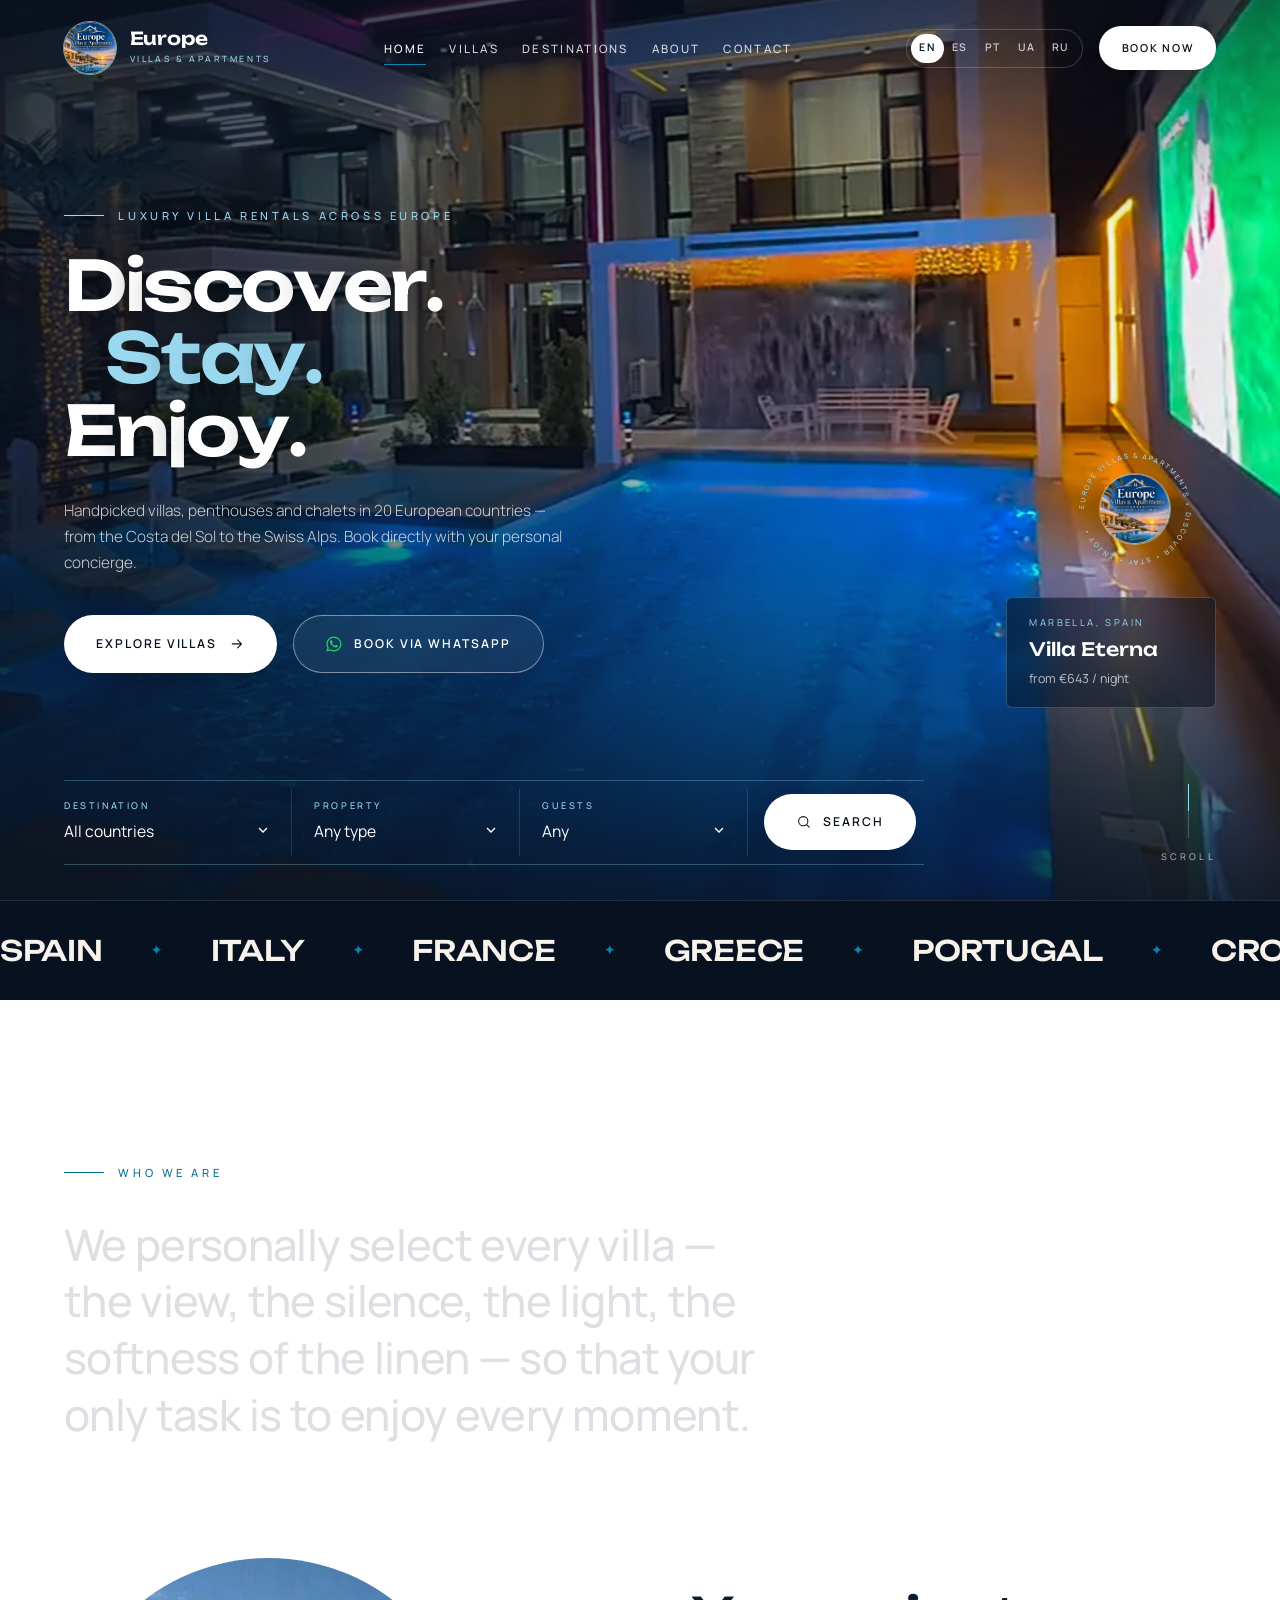
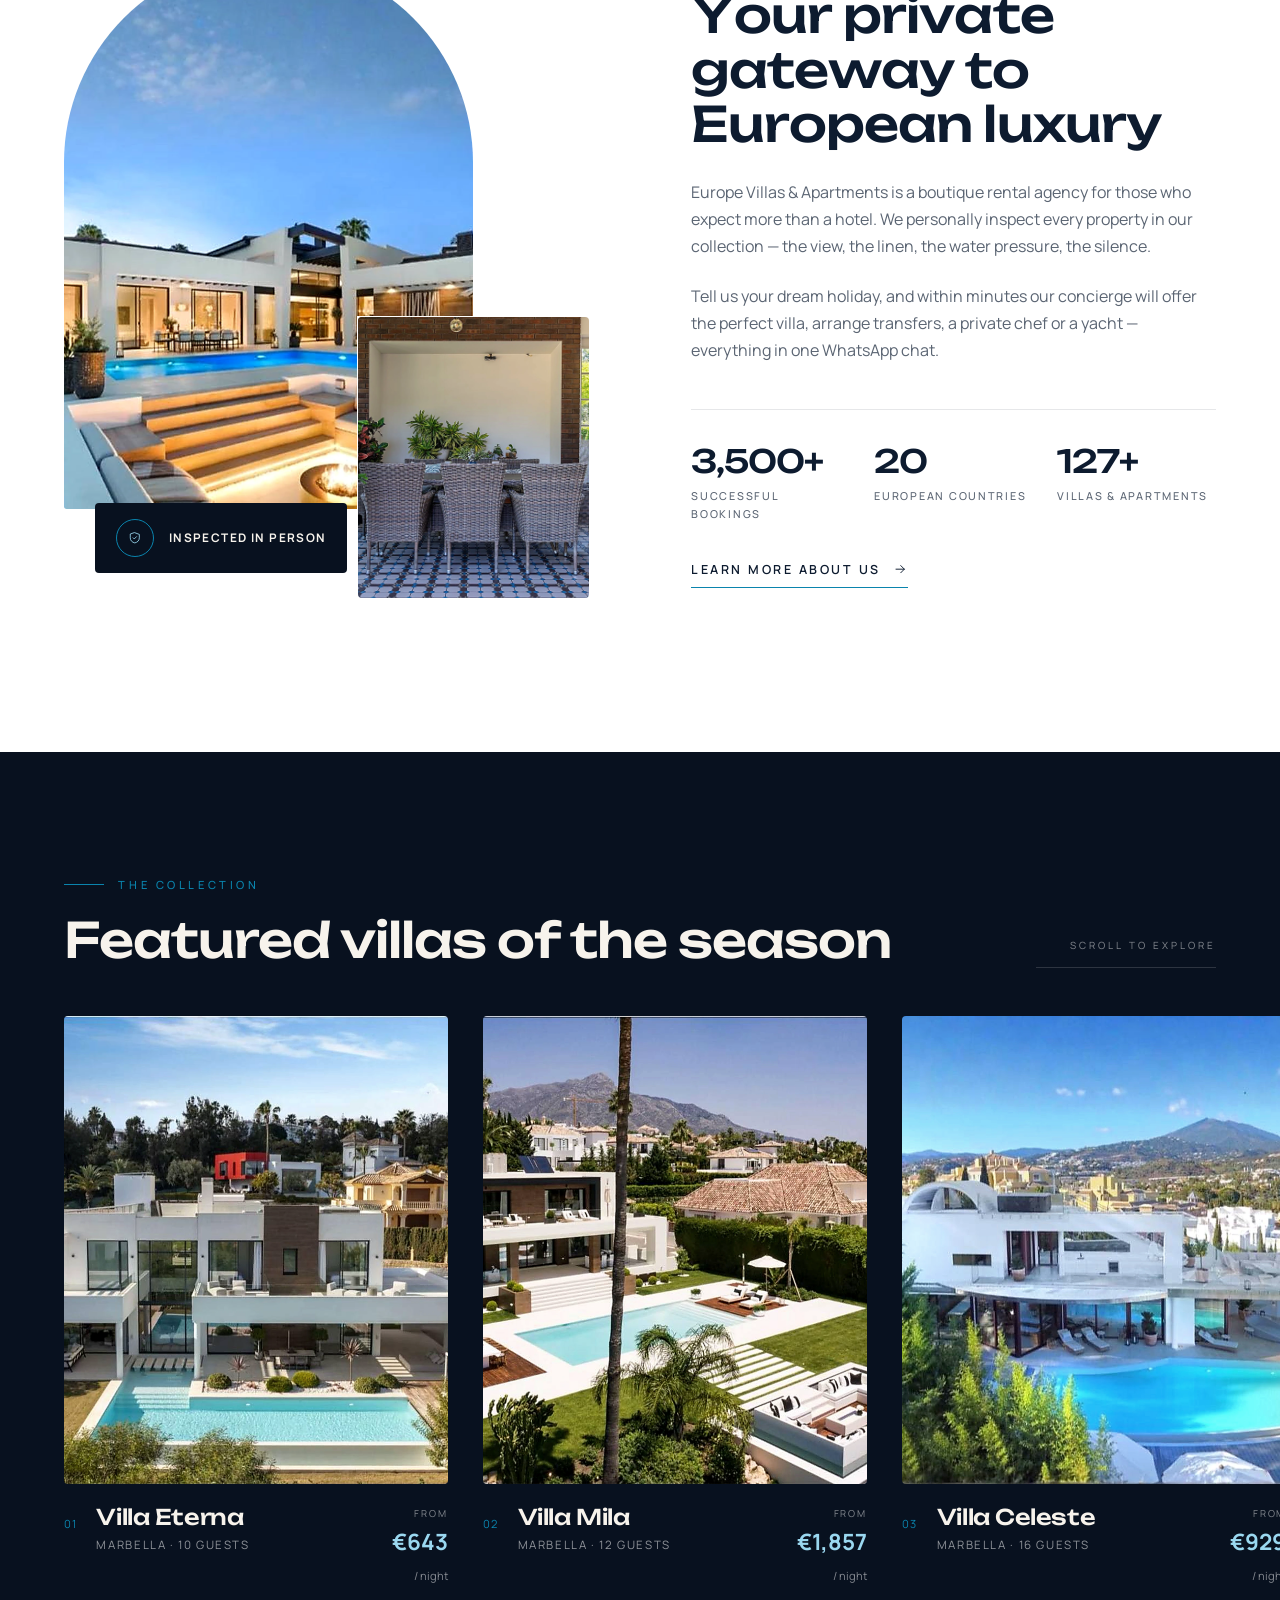
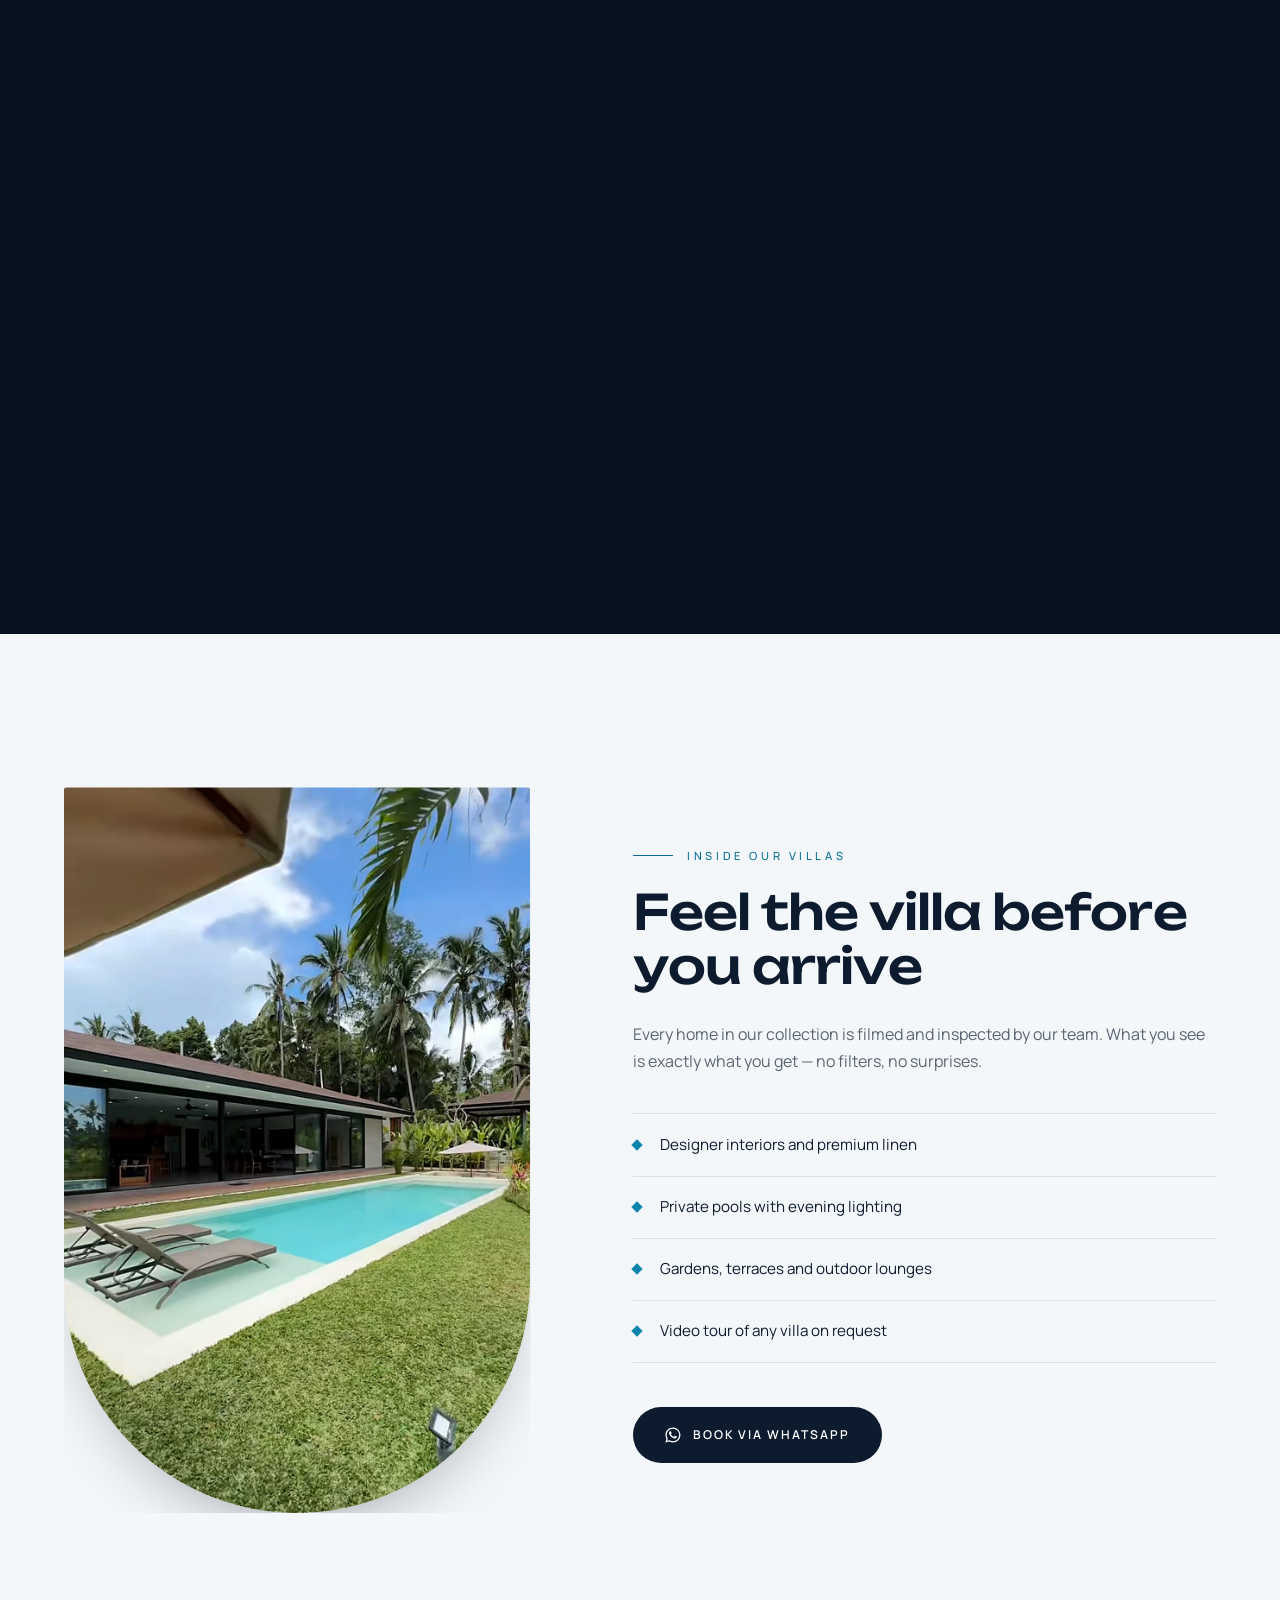
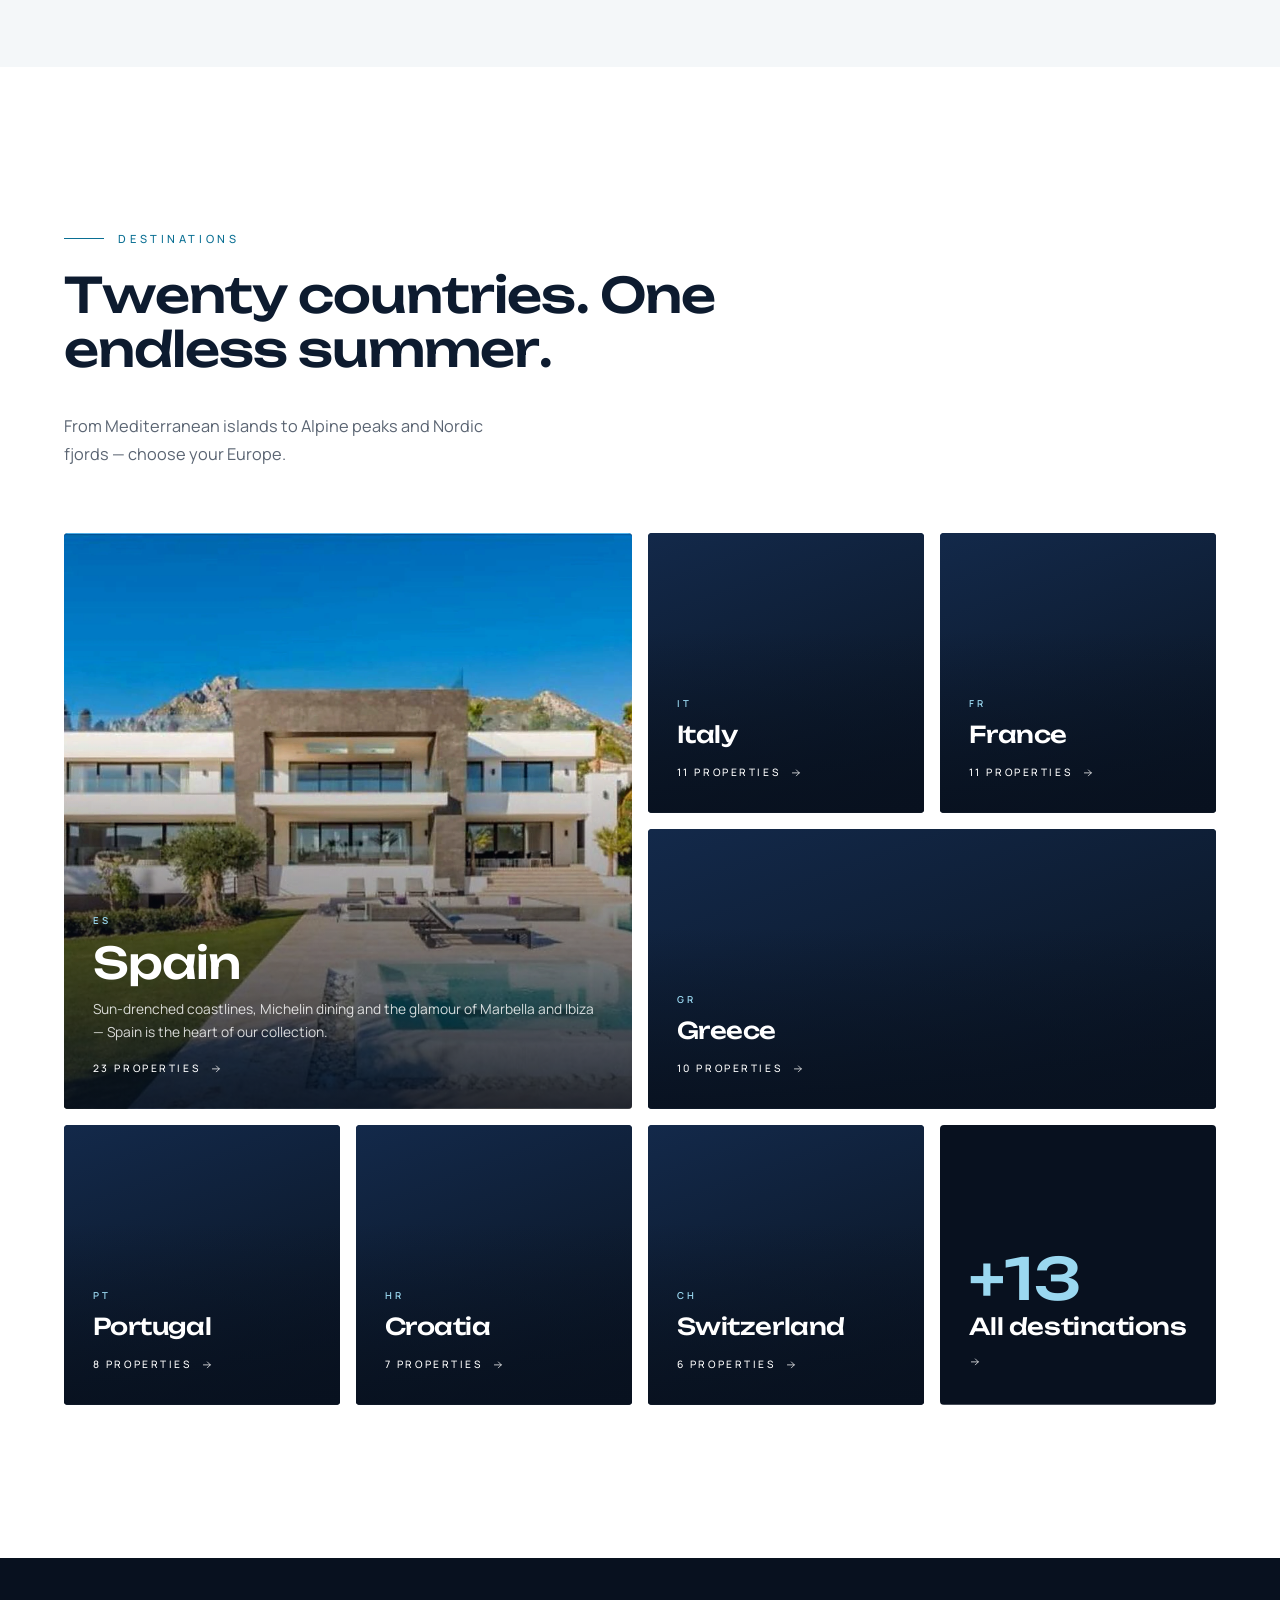
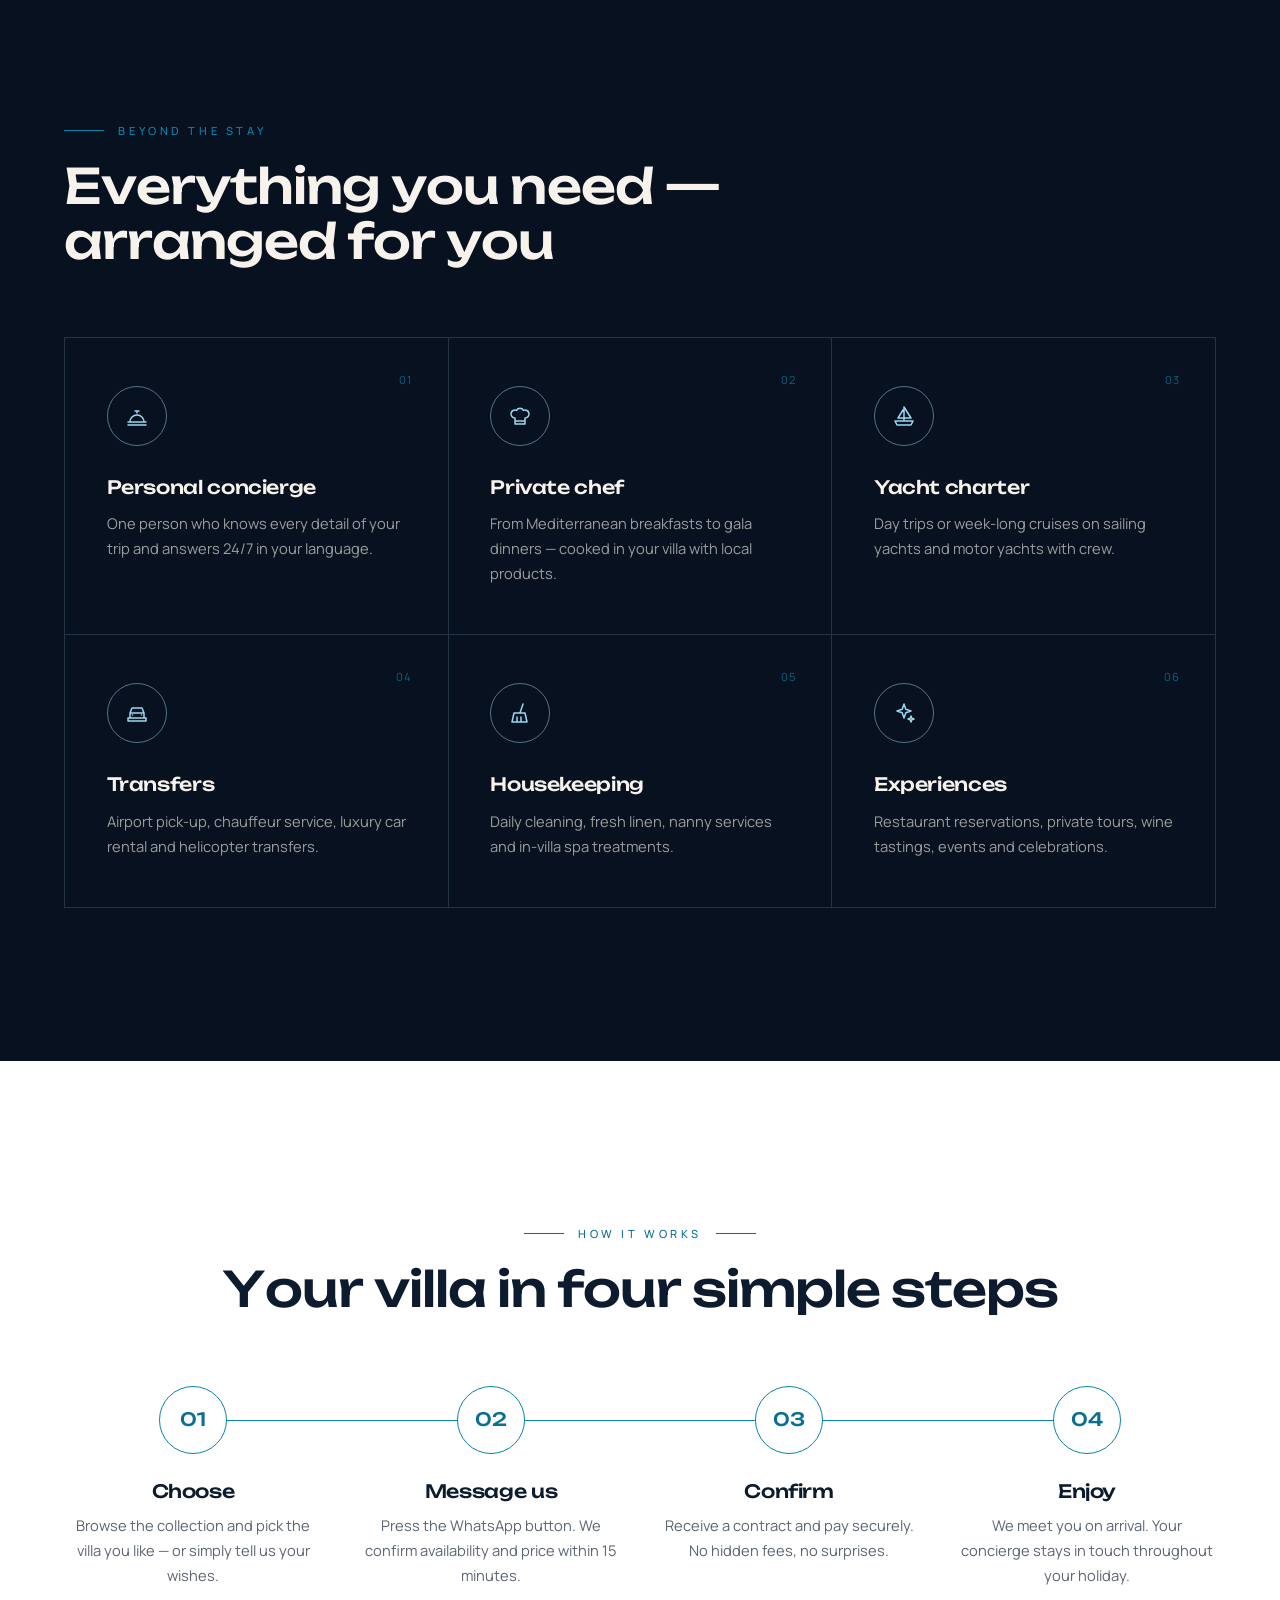
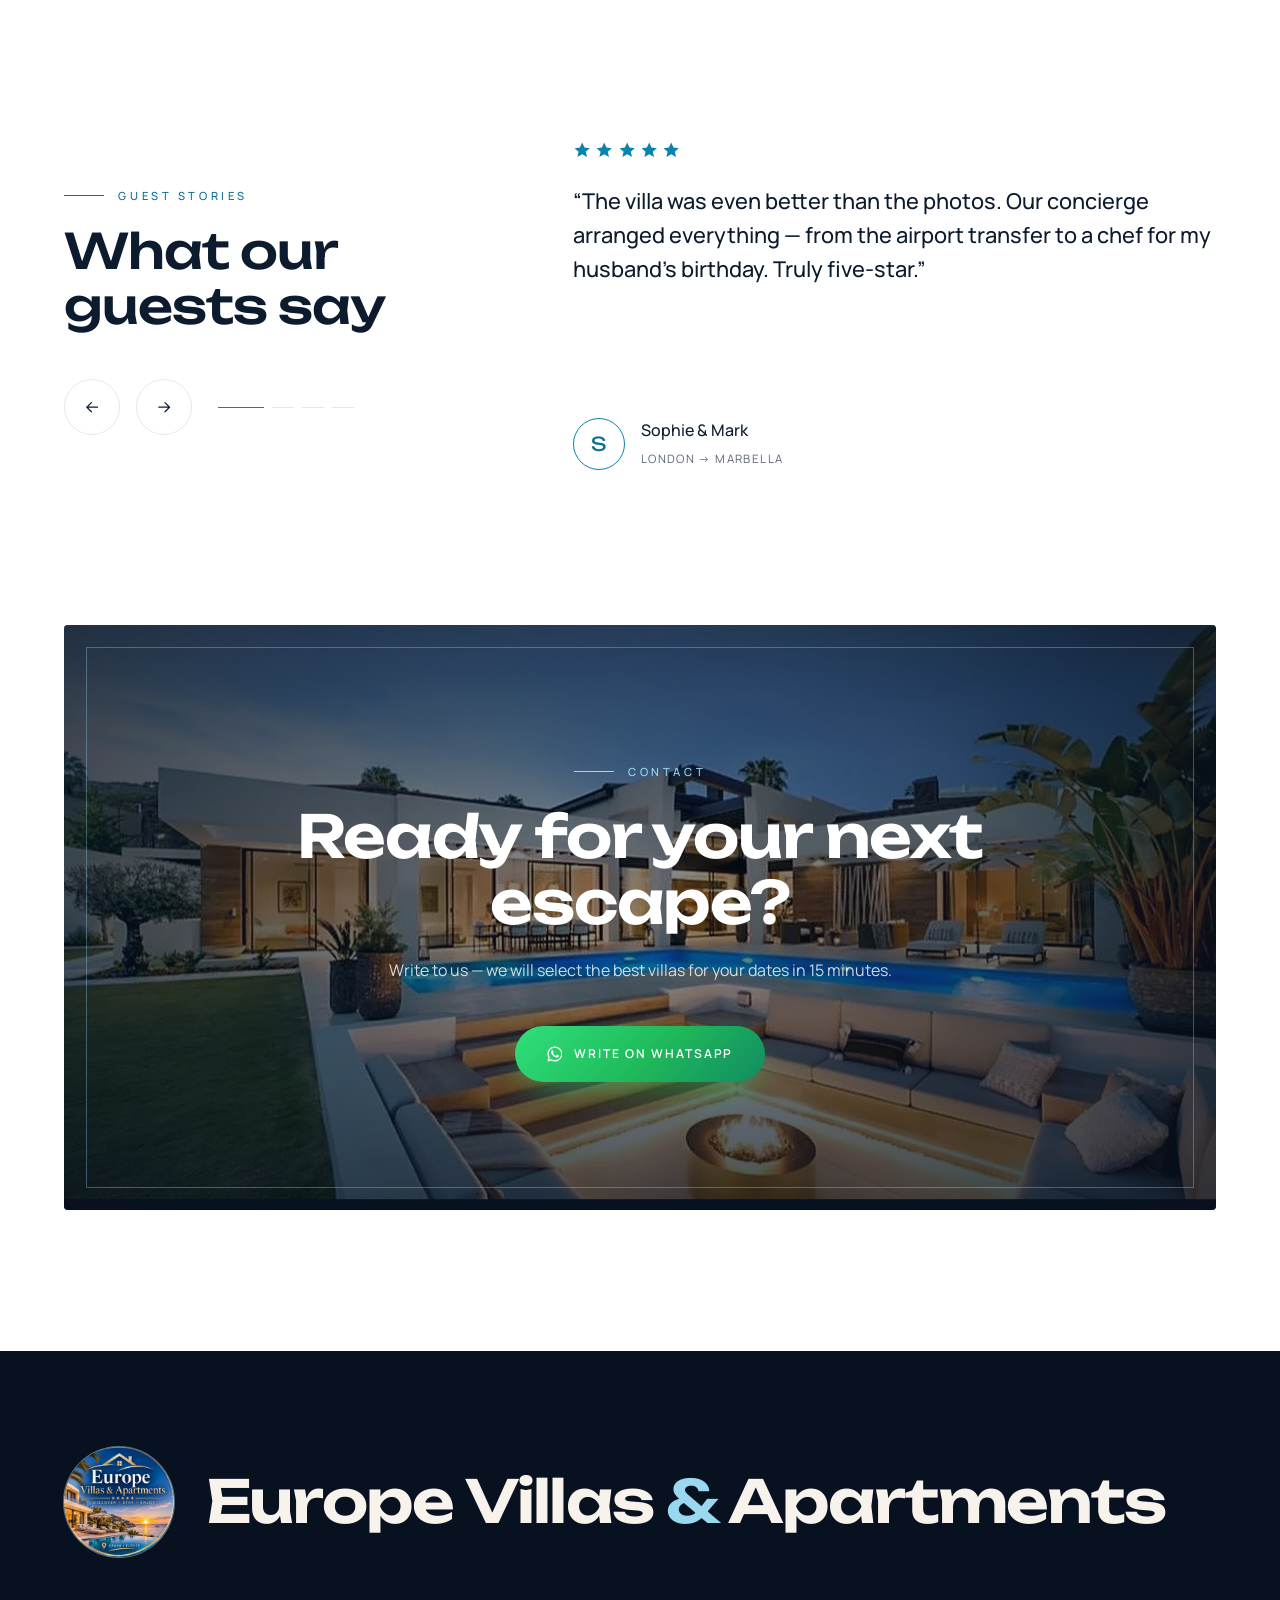
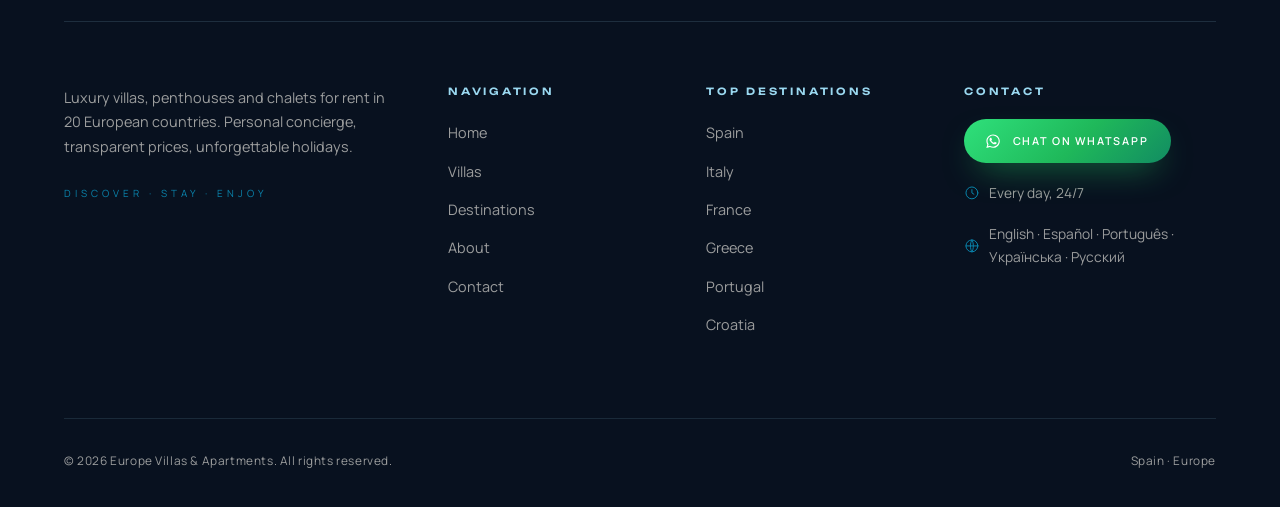
==== index.html @ a8a1c47b "Europe Villas & Apartments website Multi-page luxury villa rental site: 5 languages (EN/ES/PT/UA/RU)" ====
<!DOCTYPE html>
<html lang="en">
<head>
  <meta charset="UTF-8">
  <meta name="viewport" content="width=device-width, initial-scale=1">
  <title>Europe Villas & Apartments</title>
  <meta name="description" content="Luxury villa, penthouse and chalet rentals in 20 European countries. Personal concierge. Discover · Stay · Enjoy.">
  <meta name="theme-color" content="#08111f">
  <meta property="og:title" content="Europe Villas & Apartments">
  <meta property="og:image" content="assets/img/villas/salvia.jpg">
  <link rel="icon" href="assets/img/logo.jpg">
  <link rel="preconnect" href="https://fonts.googleapis.com">
  <link rel="preconnect" href="https://fonts.gstatic.com" crossorigin>
  <link href="https://fonts.googleapis.com/css2?family=Manrope:wght@300;400;500;600;700;800&family=Unbounded:wght@400;500;600;700&display=swap" rel="stylesheet">
  <link rel="stylesheet" href="assets/css/style.css">
</head>
<body data-page="home" data-title="meta.home">
  <div id="preloader">
    <div class="pl-panel top"></div><div class="pl-panel bottom"></div>
    <div class="pl-inner">
      <img class="pl-logo" src="assets/img/logo.jpg" alt="">
      <div class="pl-count"><span class="pl-num">0</span><small>%</small></div>
      <div class="pl-line"><i></i></div>
      <div class="pl-text" data-i18n="loader.text"></div>
    </div>
  </div>
  <div id="site-header"></div>

  <main>
    <!-- ============ HERO ============ -->
    <section class="hero">
      <div class="hero-bg">
        <video class="hero-bg-video" autoplay muted loop playsinline preload="auto" data-fallback="assets/video/hero-poster.webp" poster="assets/video/hero-poster.webp">
          <source src="assets/video/hero.mp4" type="video/mp4">
        </video>
      </div>
      <div class="hero-overlay"></div>
      <div class="film-grain" aria-hidden="true"></div>

      <div class="container hero-grid">
        <div class="hero-content">
          <span class="eyebrow" data-i18n="hero.eyebrow"></span>
          <h1 class="hero-title">
            <span class="split-line"><span class="split" data-i18n="hero.t1"></span></span>
            <span class="split-line serif"><span class="split" data-i18n="hero.t2"></span></span>
            <span class="split-line"><span class="split" data-i18n="hero.t3"></span></span>
          </h1>
          <p class="hero-sub" data-i18n="hero.sub"></p>
          <div class="hero-ctas">
            <a href="villas.html" class="btn btn-light magnetic"><span data-i18n="hero.cta1"></span><svg class="ic" viewBox="0 0 24 24" fill="none" stroke="currentColor" stroke-width="1.6" stroke-linecap="round"><path d="M5 12h14M13 6l6 6-6 6"/></svg></a>
            <button class="btn btn-ghost magnetic" data-wa><span class="wa-inline"></span><span data-i18n="hero.cta2"></span></button>
          </div>
        </div>

        <div class="hero-visual">
          <a class="hero-chip" id="hero-chip" href="villa.html?id=1"></a>
          <div class="hero-badge" aria-hidden="true">
            <svg viewBox="0 0 200 200"><defs><path id="circ" d="M100,100 m-78,0 a78,78 0 1,1 156,0 a78,78 0 1,1 -156,0"/></defs><text><textPath href="#circ" data-i18n="hero.badge"></textPath></text></svg>
            <img src="assets/img/logo.jpg" alt="">
          </div>
        </div>
      </div>

      <div class="container hero-bottom">
        <form class="hero-search" id="hero-search">
          <div class="hs-field"><label for="hs-country" data-i18n="search.where"></label><select id="hs-country"></select></div>
          <div class="hs-field"><label for="hs-type" data-i18n="search.type"></label><select id="hs-type"></select></div>
          <div class="hs-field"><label for="hs-guests" data-i18n="search.guests"></label><select id="hs-guests"></select></div>
          <button class="btn btn-light" type="submit"><svg class="ic" viewBox="0 0 24 24" fill="none" stroke="currentColor" stroke-width="1.6" stroke-linecap="round"><circle cx="11" cy="11" r="7"/><path d="M20 20l-4-4"/></svg><span data-i18n="search.btn"></span></button>
        </form>
        <div class="hero-scroll"><i></i><span data-i18n="hero.scroll"></span></div>
      </div>
    </section>

    <!-- ============ MARQUEE ============ -->
    <div class="marquee"><div class="marquee-track"></div></div>

    <!-- ============ STATEMENT + INTRO ============ -->
    <section class="section statement-sec">
      <div class="container">
        <span class="eyebrow reveal" data-i18n="intro.eyebrow"></span>
        <p class="statement hl" data-i18n="statement"></p>
      </div>
      <div class="container intro">
        <div class="intro-visual">
          <div class="iv-main reveal-clip"><div data-parallax="-0.06" style="background-image:url('assets/img/villas/salvia.webp')"></div></div>
          <div class="iv-small reveal-clip" data-delay="250"><div data-parallax="0.05" style="background-image:url('assets/img/villas/interior-garden.webp')"></div></div>
          <div class="iv-card reveal" data-delay="500"><span><svg class="ic" viewBox="0 0 24 24" fill="none" stroke="currentColor" stroke-width="1.5" stroke-linecap="round" stroke-linejoin="round"><path d="M12 3l8 3v6c0 5-3.5 8-8 9-4.5-1-8-4-8-9V6zM9 12l2 2 4-4"/></svg></span><b data-i18n="intro.card1"></b></div>
        </div>
        <div class="intro-text">
          <h2 class="section-title split-reveal"><span class="split" data-i18n="intro.title"></span></h2>
          <p class="reveal" data-i18n="intro.p1"></p>
          <p class="reveal" data-delay="100" data-i18n="intro.p2"></p>
          <div class="stats-inline reveal" data-delay="200">
            <div><b><span class="counter" id="stat-deals" data-to="0">0</span>+</b><span data-i18n="stats.deals"></span></div>
            <div><b><span class="counter" id="stat-countries" data-to="0">0</span></b><span data-i18n="stats.countries"></span></div>
            <div><b><span class="counter" id="stat-villas" data-to="0">0</span>+</b><span data-i18n="stats.villas"></span></div>
          </div>
          <a href="about.html" class="link-arrow reveal" data-delay="300"><span data-i18n="intro.cta"></span><svg class="ic" viewBox="0 0 24 24" fill="none" stroke="currentColor" stroke-width="1.6" stroke-linecap="round"><path d="M5 12h14M13 6l6 6-6 6"/></svg></a>
        </div>
      </div>
    </section>

    <!-- ============ HORIZONTAL SHOWCASE ============ -->
    <section class="hscroll">
      <div class="hs-sticky">
        <div class="container hs-head">
          <div>
            <span class="eyebrow" data-i18n="featured.eyebrow"></span>
            <h2 class="section-title" data-i18n="featured.title"></h2>
          </div>
          <div class="hs-hint"><span data-i18n="featured.hint"></span><div class="hs-bar"><i></i></div></div>
        </div>
        <div class="hs-track" id="hs-track"></div>
      </div>
    </section>

    <!-- ============ EXPERIENCE (VIDEO) ============ -->
    <section class="section experience">
      <div class="container exp-grid">
        <div class="exp-visual reveal-clip">
          <video autoplay muted loop playsinline preload="metadata" data-fallback="assets/video/villa-poster.webp" poster="assets/video/villa-poster.webp">
            <source src="assets/video/villa.mp4" type="video/mp4">
          </video>
          <div class="film-grain" aria-hidden="true"></div>
        </div>
        <div class="exp-text">
          <span class="eyebrow reveal" data-i18n="exp.eyebrow"></span>
          <h2 class="section-title split-reveal"><span class="split" data-i18n="exp.title"></span></h2>
          <p class="reveal" data-i18n="exp.text"></p>
          <ul class="exp-list">
            <li class="reveal" data-delay="0"><i></i><span data-i18n="exp.l1"></span></li>
            <li class="reveal" data-delay="100"><i></i><span data-i18n="exp.l2"></span></li>
            <li class="reveal" data-delay="200"><i></i><span data-i18n="exp.l3"></span></li>
            <li class="reveal" data-delay="300"><i></i><span data-i18n="exp.l4"></span></li>
          </ul>
          <button class="btn btn-dark magnetic reveal" data-delay="400" data-wa><span class="wa-inline"></span><span data-i18n="hero.cta2"></span></button>
        </div>
      </div>
    </section>

    <!-- ============ DESTINATIONS ============ -->
    <section class="section">
      <div class="container">
        <div class="section-head">
          <div>
            <span class="eyebrow reveal" data-i18n="dest.eyebrow"></span>
            <h2 class="section-title split-reveal"><span class="split" data-i18n="dest.title"></span></h2>
          </div>
          <p class="section-sub reveal" data-i18n="dest.sub"></p>
        </div>
        <div class="bento" id="dest-bento"></div>
      </div>
    </section>

    <!-- ============ SERVICES ============ -->
    <section class="section services">
      <div class="container">
        <div class="section-head">
          <div>
            <span class="eyebrow reveal" data-i18n="services.eyebrow"></span>
            <h2 class="section-title split-reveal"><span class="split" data-i18n="services.title"></span></h2>
          </div>
        </div>
        <div class="svc-grid" id="svc-grid"></div>
      </div>
    </section>

    <!-- ============ STEPS ============ -->
    <section class="section">
      <div class="container">
        <div class="section-head center">
          <div>
            <span class="eyebrow reveal" data-i18n="steps.eyebrow"></span>
            <h2 class="section-title split-reveal"><span class="split" data-i18n="steps.title"></span></h2>
          </div>
        </div>
        <div class="steps line-reveal">
          <div class="steps-line"></div>
          <div class="step"><div class="step-num">01</div><h3 data-i18n="st1.t"></h3><p data-i18n="st1.d"></p></div>
          <div class="step"><div class="step-num">02</div><h3 data-i18n="st2.t"></h3><p data-i18n="st2.d"></p></div>
          <div class="step"><div class="step-num">03</div><h3 data-i18n="st3.t"></h3><p data-i18n="st3.d"></p></div>
          <div class="step"><div class="step-num">04</div><h3 data-i18n="st4.t"></h3><p data-i18n="st4.d"></p></div>
        </div>
      </div>
    </section>

    <!-- ============ TESTIMONIALS ============ -->
    <section class="section" style="padding-top:0">
      <div class="container testi-wrap">
        <div>
          <span class="eyebrow reveal" data-i18n="testi.eyebrow"></span>
          <h2 class="section-title split-reveal"><span class="split" data-i18n="testi.title"></span></h2>
          <div class="testi-nav reveal">
            <button class="arrow" id="testi-prev" aria-label="Previous"><svg class="ic" viewBox="0 0 24 24" fill="none" stroke="currentColor" stroke-width="1.6" stroke-linecap="round"><path d="M19 12H5M11 6l-6 6 6 6"/></svg></button>
            <button class="arrow" id="testi-next" aria-label="Next"><svg class="ic" viewBox="0 0 24 24" fill="none" stroke="currentColor" stroke-width="1.6" stroke-linecap="round"><path d="M5 12h14M13 6l6 6-6 6"/></svg></button>
            <div id="testi-dots"></div>
          </div>
        </div>
        <div class="testi-track reveal" id="testi-track"></div>
      </div>
    </section>

    <!-- ============ CTA ============ -->
    <section class="container">
      <div class="cta-band reveal-clip">
        <div class="cta-bg" data-parallax="0.12" style="background-image:url('assets/img/villas/salvia.webp')"></div>
        <span class="eyebrow" data-i18n="footer.contact"></span>
        <h2 data-i18n="cta.title"></h2>
        <p data-i18n="cta.text"></p>
        <button class="btn btn-wa magnetic" data-wa><span class="wa-inline"></span><span data-i18n="cta.btn"></span></button>
      </div>
    </section>
  </main>

  <div id="site-footer"></div>

  <script src="assets/js/i18n.js"></script>
  <script src="assets/js/data.js"></script>
  <script src="assets/js/i18n-pt-uk.js"></script>
  <script src="assets/js/main.js"></script>
  <script src="assets/js/pages.js"></script>
</body>
</html>
---- assets/css/style.css ----
/* =========================================================
   Europe Villas & Apartments — "Midnight Riviera"
   Ночной синий · шампанское золото · слоновая кость
   ========================================================= */
:root {
  --night: #08111f;
  --navy: #0d1b2f;
  --navy-2: #13294a;
  --ivory: #f7f3ec;
  --ivory-2: #efe8dc;
  --paper: #ffffff;
  --aqua-1: #c6efeb;
  --aqua-2: #8fd8d3;
  --aqua-3: #5cc1bf;
  --glass: #ffffff;
  --glass-b: #ffffff;
  --ink: #0d1b2f;
  --muted: #5b6573;
  --line: rgba(13, 27, 47, .1);
  --gold: #0a84ad;
  --gold-2: #9ad8f0;
  --gold-3: #0a6f93;
  --wa: #25d366;

  --grad-gold: linear-gradient(120deg, #0a6f93 0%, #3fb6dc 100%);
  --grad-deep: linear-gradient(160deg, #13294a 0%, #0d1b2f 60%, #08111f 100%);
  --grad-wa: linear-gradient(135deg, #2fe07b 0%, #1fb85a 55%, #128c62 100%);

  --serif: "Unbounded", "Manrope", sans-serif;
  --sans: "Manrope", system-ui, -apple-system, "Segoe UI", sans-serif;
  --ease: cubic-bezier(.22, .8, .2, 1);
  --ease-io: cubic-bezier(.76, 0, .24, 1);
  --radius: 4px;
  --shadow: 0 30px 70px -35px rgba(8, 17, 31, .45);
}

*, *::before, *::after { box-sizing: border-box; margin: 0; padding: 0; }
html { -webkit-text-size-adjust: 100%; }
body { font-family: var(--sans); font-weight: 400; background: var(--paper); color: var(--ink); line-height: 1.7; overflow-x: hidden; -webkit-font-smoothing: antialiased; }
body.loading, body.menu-open { overflow: hidden; }
img { max-width: 100%; display: block; }
a { color: inherit; text-decoration: none; }
button, input, select { font: inherit; color: inherit; }
button { cursor: pointer; border: 0; background: none; }
::selection { background: var(--gold); color: var(--night); }
.container { width: min(1320px, 90vw); margin: 0 auto; }
h1, h2, h3, h4 { font-weight: 300; line-height: 1.12; letter-spacing: -.01em; }
.ic { width: 1.15em; height: 1.15em; flex: none; vertical-align: -.2em; }
main { position: relative; z-index: 1; }
body.lang-switching main, body.lang-switching .site-footer { opacity: .25; transition: opacity .25s; }
main, .site-footer { transition: opacity .35s; }

body { background: #fff; }

/* ---------- Preloader: counter + curtain ---------- */
#preloader { position: fixed; inset: 0; z-index: 1000; display: grid; place-items: center; color: var(--ivory); pointer-events: none; }
.pl-panel { position: absolute; left: 0; right: 0; height: 50.5%; background: var(--night); transition: transform 1.2s var(--ease-io) .25s; }
.pl-panel.top { top: 0; } .pl-panel.bottom { bottom: 0; }
#preloader.hide .pl-panel.top { transform: translateY(-100%); }
#preloader.hide .pl-panel.bottom { transform: translateY(100%); }
.pl-inner { position: relative; z-index: 2; text-align: center; transition: opacity .5s, transform .8s var(--ease-io); }
#preloader.hide .pl-inner { opacity: 0; transform: scale(.94); }
.pl-logo { width: 96px; height: 96px; margin: 0 auto 1.8rem; border-radius: 50%; object-fit: cover; box-shadow: 0 0 0 1px rgba(154, 216, 240, .5), 0 0 60px rgba(10, 132, 173, .25); }
.pl-count { font-weight: 200; font-size: clamp(3.5rem, 8vw, 6rem); line-height: 1; letter-spacing: -.03em; }
.pl-count small { font-size: .35em; color: var(--gold); margin-left: .2rem; vertical-align: top; }
.pl-line { width: 220px; height: 1px; margin: 1.6rem auto 1.2rem; background: rgba(255,255,255,.12); }
.pl-line i { display: block; height: 100%; background: var(--grad-gold); transform-origin: 0 50%; transform: scaleX(var(--p, 0)); }
.pl-text { font-size: .66rem; letter-spacing: .5em; text-transform: uppercase; color: var(--gold-2); opacity: .8; }

/* ---------- Cursor ---------- */
.cursor-dot, .cursor-ring { position: fixed; top: 0; left: 0; z-index: 999; pointer-events: none; border-radius: 50%; opacity: 0; transition: opacity .3s; }
.cursor-on .cursor-dot, .cursor-on .cursor-ring { opacity: 1; }
.cursor-dot { width: 6px; height: 6px; margin: -3px 0 0 -3px; background: var(--gold); mix-blend-mode: difference; }
.cursor-ring { display: grid; place-items: center; width: 38px; height: 38px; margin: -19px 0 0 -19px; border: 1px solid rgba(10, 132, 173, .7); transition: width .45s var(--ease), height .45s var(--ease), margin .45s var(--ease), background .4s, border-color .4s, opacity .3s; }
.cursor-ring span { font-size: .62rem; font-weight: 600; letter-spacing: .2em; text-transform: uppercase; color: var(--night); opacity: 0; transition: opacity .3s; }
.cursor-ring.hover { width: 60px; height: 60px; margin: -30px 0 0 -30px; border-color: var(--gold); }
.cursor-ring.label { width: 96px; height: 96px; margin: -48px 0 0 -48px; background: var(--gold-2); border-color: transparent; }
.cursor-ring.label span { opacity: 1; }
.cursor-on .cursor-ring.label + .cursor-dot, .cursor-ring.label ~ .cursor-dot { opacity: 0; }

/* ---------- Scroll progress ---------- */
.scroll-progress { position: fixed; top: 0; left: 0; right: 0; height: 2px; z-index: 200; pointer-events: none; }
.scroll-progress span { display: block; height: 100%; background: var(--grad-gold); transform-origin: 0 50%; transform: scaleX(0); }

/* ---------- Typography helpers ---------- */
.eyebrow { display: inline-flex; align-items: center; gap: .9rem; font-size: .7rem; font-weight: 500; letter-spacing: .32em; text-transform: uppercase; color: var(--gold-3); }
.eyebrow::before { content: ""; width: 40px; height: 1px; background: currentColor; }
.section { position: relative; padding: clamp(90px, 12vw, 170px) 0; }
.section-head { display: flex; justify-content: space-between; align-items: flex-end; gap: 2rem; margin-bottom: clamp(3rem, 5vw, 4.5rem); flex-wrap: wrap; }
.section-head.center { justify-content: center; text-align: center; }
.section-head.center .eyebrow::after { content: ""; width: 40px; height: 1px; background: currentColor; }
.section-title { margin-top: 1.2rem; font-size: clamp(2.1rem, 4.4vw, 3.9rem); font-weight: 300; max-width: 20ch; }
.section-head.center .section-title { margin-inline: auto; }
.section-sub { max-width: 44ch; color: var(--muted); font-size: 1.02rem; }
.link-arrow { display: inline-flex; align-items: center; gap: .8rem; margin-top: 2.2rem; padding-bottom: .4rem; font-size: .78rem; font-weight: 600; letter-spacing: .2em; text-transform: uppercase; border-bottom: 1px solid var(--gold); transition: gap .4s var(--ease), color .3s; }
.link-arrow:hover { gap: 1.4rem; color: var(--gold-3); }

/* ---------- Buttons ---------- */
.btn { position: relative; display: inline-flex; align-items: center; justify-content: center; gap: .75rem; padding: 1.1rem 2rem; border-radius: 999px; font-size: .76rem; font-weight: 600; letter-spacing: .16em; text-transform: uppercase; white-space: nowrap; overflow: hidden; isolation: isolate; transition: transform .4s var(--ease), box-shadow .4s, color .4s, background-color .4s, border-color .4s; }
.btn svg { width: 1.3em; height: 1.3em; }
.btn::before { content: ""; position: absolute; inset: 0; z-index: -1; border-radius: inherit; transform: translateY(101%); transition: transform .55s var(--ease); }
.btn:hover::before { transform: none; }
.btn:active { transform: scale(.97); }
.btn-sm { padding: .8rem 1.4rem; font-size: .68rem; }
.btn-block { width: 100%; }
.btn-light { color: var(--night); background: #fff; box-shadow: 0 14px 34px -16px rgba(0, 0, 0, .45); }
.btn-light::before { background: #e4e9f0; }
.btn-ghost { color: #fff; border: 1px solid rgba(255,255,255,.45); backdrop-filter: blur(10px); -webkit-backdrop-filter: blur(10px); background: rgba(255,255,255,.06); }
.btn-ghost::before { background: #fff; }
.btn-ghost:hover { color: var(--night); }
.btn-ghost svg { color: var(--wa); }
.btn-dark { color: #fff; background: var(--navy); }
.btn-dark::before { background: var(--navy-2); }
.btn-dark:hover { color: #fff; }
.btn-outline { color: var(--ink); border: 1px solid var(--ink); }
.btn-outline::before { background: var(--ink); }
.btn-outline:hover { color: #fff; }
.btn-wa { color: #fff; background: var(--grad-wa); box-shadow: 0 14px 34px -14px rgba(37, 211, 102, .7); }
.btn-wa::before { background: #128c62; }

/* ---------- Header ---------- */
.site-header { position: fixed; inset: 0 0 auto; z-index: 100; padding: 1.4rem 0; transition: padding .5s var(--ease), background .5s, box-shadow .5s, transform .5s; }
.site-header.scrolled { padding: .7rem 0; background: rgba(8, 17, 31, .95); backdrop-filter: blur(18px) saturate(1.3); -webkit-backdrop-filter: blur(18px) saturate(1.3); box-shadow: 0 1px 0 rgba(154, 216, 240, .12); }
.nav { display: flex; align-items: center; justify-content: space-between; gap: 1.2rem; }
.brand { display: flex; align-items: center; gap: .85rem; color: #fff; }
.brand img { width: 52px; height: 52px; border-radius: 50%; object-fit: cover; box-shadow: 0 0 0 1px rgba(154, 216, 240, .7); transition: transform .8s var(--ease), width .5s, height .5s; }
.brand:hover img { transform: rotate(-12deg); }
.scrolled .brand img { width: 42px; height: 42px; }
.brand-text b { display: block; font-family: var(--serif); font-weight: 500; font-size: 1.45rem; line-height: 1; letter-spacing: .02em; }
.brand-text small { display: block; margin-top: .3rem; font-size: .54rem; font-weight: 500; letter-spacing: .3em; text-transform: uppercase; color: var(--gold-2); }
.nav-links { display: flex; gap: clamp(1rem, 1.8vw, 2.2rem); }
.nav-links a { position: relative; padding: .4rem 0; color: rgba(255,255,255,.82); font-size: .72rem; font-weight: 500; letter-spacing: .2em; text-transform: uppercase; overflow: hidden; transition: color .3s; }
.nav-links a::after { content: ""; position: absolute; left: 0; right: 0; bottom: 0; height: 1px; background: var(--gold); transform: scaleX(0); transform-origin: right; transition: transform .5s var(--ease); }
.nav-links a:hover, .nav-links a.active { color: #fff; }
.nav-links a:hover::after, .nav-links a.active::after { transform: scaleX(1); transform-origin: left; }
.nav-actions { display: flex; align-items: center; gap: 1rem; }
.lang { position: relative; display: flex; padding: 4px; border-radius: 999px; border: 1px solid rgba(255,255,255,.2); }
.lang button { position: relative; z-index: 1; padding: .35rem .55rem; font-size: .66rem; font-weight: 600; letter-spacing: .1em; color: rgba(255,255,255,.75); transition: color .3s; }
.lang button.active { color: var(--night); }
.lang-pill { position: absolute; top: 4px; bottom: 4px; left: 4px; border-radius: 999px; background: #fff; transition: transform .6s var(--ease-io), width .6s var(--ease-io); }
.burger { display: none; position: relative; z-index: 120; width: 48px; height: 48px; border-radius: 50%; border: 1px solid rgba(255,255,255,.3); }
.burger span { position: absolute; left: 14px; right: 14px; height: 1px; background: #fff; transition: transform .5s var(--ease-io), top .5s var(--ease-io); }
.burger span:first-child { top: 20px; } .burger span:last-child { top: 27px; }
.burger.open span:first-child { top: 23.5px; transform: rotate(45deg); }
.burger.open span:last-child { top: 23.5px; transform: rotate(-45deg); }
.mobile-menu { position: fixed; inset: 0; z-index: 110; display: flex; flex-direction: column; justify-content: center; padding: 6rem 8vw 3rem; background: var(--night); color: #fff; clip-path: inset(0 0 100% 0); transition: clip-path .9s var(--ease-io); }
.mobile-menu.open { clip-path: inset(0 0 0 0); }
.mobile-menu nav { display: flex; flex-direction: column; gap: .3rem; }
.mobile-menu nav a { display: flex; align-items: baseline; gap: 1.2rem; font-family: var(--serif); font-size: clamp(2.4rem, 9vw, 3.6rem); line-height: 1.2; opacity: 0; transform: translateY(40px); transition: opacity .6s, transform .8s var(--ease); }
.mobile-menu nav a small { font-family: var(--sans); font-size: .7rem; letter-spacing: .2em; color: var(--gold); }
.mobile-menu.open nav a { opacity: 1; transform: none; transition-delay: calc(.35s + var(--d) * .07s); }
.mm-foot { display: flex; flex-wrap: wrap; gap: 1rem; align-items: center; margin-top: 3rem; }

/* ---------- Floating WhatsApp ---------- */
.wa-float { position: fixed; right: 28px; bottom: 28px; z-index: 95; width: 62px; height: 62px; border-radius: 50%; display: grid; place-items: center; color: #fff; background: var(--grad-wa); box-shadow: 0 18px 40px -12px rgba(18, 140, 98, .8); transform: scale(0); transition: transform .8s var(--ease), box-shadow .3s; }
.wa-float.show { transform: scale(1); }
.wa-icon { position: relative; z-index: 2; width: 30px; height: 30px; }
.wa-icon svg { width: 100%; height: 100%; }
.wa-ring { position: absolute; inset: 0; border-radius: 50%; border: 1px solid var(--wa); animation: waRing 2.8s ease-out infinite; }
.wa-ring.r2 { animation-delay: 1.4s; }
.wa-label { position: absolute; right: calc(100% + 14px); top: 50%; padding: .7rem 1.2rem; border-radius: 999px; background: var(--night); color: var(--ivory); font-size: .72rem; font-weight: 500; letter-spacing: .12em; text-transform: uppercase; white-space: nowrap; opacity: 0; transform: translate(10px, -50%); pointer-events: none; transition: opacity .4s, transform .4s var(--ease); }
.wa-float:hover .wa-label { opacity: 1; transform: translate(0, -50%); }
@keyframes waRing { from { transform: scale(1); opacity: .8; } to { transform: scale(1.8); opacity: 0; } }

/* ---------- Reveal animations ---------- */
.reveal, .reveal-left, .reveal-right { opacity: 0; transition: opacity 1.2s var(--ease), transform 1.2s var(--ease); }
.reveal { transform: translateY(40px); }
.reveal-left { transform: translateX(-60px); }
.reveal-right { transform: translateX(60px); }
.in.reveal, .in.reveal-left, .in.reveal-right { opacity: 1; transform: none; }
.reveal-clip { clip-path: inset(100% 0 0 0); transition: clip-path 1.5s var(--ease-io); }
.reveal-clip.in { clip-path: inset(0 0 0 0); }
.reveal-clip > div, .reveal-clip .dc-img, .reveal-clip .dr-img, .reveal-clip video { transition: scale 2s var(--ease); scale: 1.25; }
.reveal-clip.in > div, .reveal-clip.in .dc-img, .reveal-clip.in .dr-img, .reveal-clip.in video { scale: 1; }

.split .word { display: inline-block; white-space: nowrap; }
.split .char { display: inline-block; transform: translateY(110%); opacity: 0; transition: transform 1.1s var(--ease), opacity 1.1s var(--ease); transition-delay: calc(var(--i) * 22ms + var(--base, 0ms)); }
.loaded .hero .split .char, .split-reveal.in .char { transform: none; opacity: 1; }
.split-reveal { overflow: hidden; padding-bottom: .1em; }
.split-line { display: block; overflow: hidden; padding-bottom: .06em; }

/* word highlight on scroll */
.hl .w { color: rgba(13, 27, 47, .14); transition: color .5s; }
.hl .w.on { color: var(--ink); }

/* ---------- HERO ---------- */
.hero { --hp: 0; --mx: 0; --my: 0; position: relative; min-height: 100svh; display: flex; flex-direction: column; color: #fff; overflow: hidden; isolation: isolate; background: var(--night); }
.hero-bg { position: absolute; inset: 0; z-index: -2; overflow: hidden; }
/* Film grain: masks compression blocks when a phone video is stretched to a big screen */
.film-grain { position: absolute; inset: -50%; z-index: 0; pointer-events: none; opacity: .09; mix-blend-mode: overlay;
  background-image: url("data:image/svg+xml,%3Csvg xmlns='http://www.w3.org/2000/svg' width='220' height='220'%3E%3Cfilter id='n'%3E%3CfeTurbulence type='fractalNoise' baseFrequency='.85' numOctaves='3' stitchTiles='stitch'/%3E%3CfeColorMatrix values='0 0 0 0 .5 0 0 0 0 .5 0 0 0 0 .5 0 0 0 1.4 -.2'/%3E%3C/filter%3E%3Crect width='100%25' height='100%25' filter='url(%23n)'/%3E%3C/svg%3E");
  }
.hero > .film-grain { z-index: -1; }
.exp-visual .film-grain { opacity: .06; }
@keyframes grain { 0% { transform: translate(0, 0); } 20% { transform: translate(-3%, 2%); } 40% { transform: translate(2%, -3%); } 60% { transform: translate(-2%, -1%); } 80% { transform: translate(3%, 3%); } 100% { transform: translate(0, 0); } }
.hero-bg-video, .hero-bg .vfallback { position: absolute; inset: 0; width: 100%; height: 100%; object-fit: cover; object-position: center 60%; background-size: cover; background-position: center; background-color: var(--night); filter: saturate(1.12) contrast(1.06); transform: scale(calc(1.04 + var(--hp) * .12)); animation: heroZoom 2.8s var(--ease) both; }
@keyframes heroZoom { from { scale: 1.15; opacity: 0; } to { scale: 1; opacity: 1; } }
.hero-overlay { position: absolute; inset: 0; z-index: -1; background:
  linear-gradient(90deg, rgba(8,17,31,.78) 0%, rgba(8,17,31,.45) 40%, rgba(8,17,31,.05) 75%),
  linear-gradient(180deg, rgba(8,17,31,.55) 0%, transparent 25%, transparent 60%, rgba(8,17,31,.85) 100%); }
.hero-grid { position: relative; flex: 1; display: grid; grid-template-columns: 1fr; align-items: center; padding-top: 130px; transform: translateY(calc(var(--hp) * 120px)); opacity: calc(1 - var(--hp) * 1.3); }
.hero-grid > *, .hero-bottom > * { min-width: 0; }
.hero-content { max-width: 920px; }
.hero .eyebrow { color: var(--gold-2); opacity: 0; transform: translateY(15px); transition: 1.2s var(--ease) .2s; }
.loaded .hero .eyebrow { opacity: 1; transform: none; }
.hero-title { margin: 1.6rem 0 1.8rem; font-size: clamp(2.6rem, 5.6vw, 6.2rem); text-shadow: 0 4px 30px rgba(0,0,0,.35); font-weight: 200; line-height: 1; letter-spacing: -.03em; text-transform: uppercase; }
.hero-title .split-line:nth-child(2) .split { --base: 300ms; }
.hero-title .split-line:nth-child(3) .split { --base: 600ms; }
.hero-title .serif { font-family: var(--serif); font-style: italic; font-weight: 400; text-transform: none; font-size: 1.12em; letter-spacing: 0; color: var(--gold-2); padding-left: .6em; line-height: .95; }
.hero-sub { max-width: 500px; font-size: clamp(.95rem, 1.2vw, 1.06rem); font-weight: 300; color: rgba(255,255,255,.78); opacity: 0; transform: translateY(20px); transition: 1.2s var(--ease) 1.2s; }
.hero-ctas { display: flex; flex-wrap: wrap; gap: 1rem; margin-top: 2.4rem; opacity: 0; transform: translateY(20px); transition: 1.2s var(--ease) 1.4s; }
.loaded .hero-sub, .loaded .hero-ctas { opacity: 1; transform: none; }

.hero-visual { position: absolute; right: 0; bottom: 2rem; display: flex; flex-direction: column; align-items: flex-end; gap: 1.4rem; transform: translate3d(calc(var(--mx) * -14px), calc(var(--my) * -14px), 0); transition: transform .4s ease-out; }
.hero-visual .hero-chip { position: static; }
.hero-visual .hero-badge { position: relative; inset: auto; order: -1; margin-right: 1rem; }
.hero-frame { position: absolute; inset: 0; border-radius: 999px 999px 6px 6px; overflow: hidden; box-shadow: 0 60px 120px -40px rgba(0,0,0,.8); clip-path: inset(100% 0 0 0 round 999px 999px 6px 6px); transition: clip-path 1.8s var(--ease-io) .5s; }
.loaded .hero-frame { clip-path: inset(0 0 0 0 round 999px 999px 6px 6px); }
.hero-frame video, .hero-frame .vfallback { width: 100%; height: 100%; object-fit: cover; background-size: cover; background-position: center; scale: 1.25; transition: scale 2.6s var(--ease) .5s; }
.loaded .hero-frame video, .loaded .hero-frame .vfallback { scale: 1; }
.hero-frame-line { position: absolute; inset: -16px; border: 1px solid rgba(154, 216, 240, .45); border-radius: 999px 999px 10px 10px; transform: translate3d(calc(var(--mx) * 14px), calc(var(--my) * 14px), 0); opacity: 0; transition: opacity 1.5s 1.6s, transform .4s ease-out; }
.loaded .hero-frame-line { opacity: 1; }
.hero-chip { position: absolute; left: -22%; bottom: 14%; display: flex; flex-direction: column; gap: .15rem; padding: 1.1rem 1.4rem; min-width: 210px; border-radius: 6px; background: rgba(8, 17, 31, .55); border: 1px solid rgba(154, 216, 240, .25); backdrop-filter: blur(16px); -webkit-backdrop-filter: blur(16px); opacity: 0; transform: translateX(-30px); transition: opacity 1s 2s, transform 1.2s var(--ease) 2s, border-color .3s; }
.loaded .hero-chip { opacity: 1; transform: none; }
.hero-chip:hover { border-color: var(--gold); }
.hero-chip small { font-size: .6rem; letter-spacing: .25em; text-transform: uppercase; color: var(--gold-2); }
.hero-chip b { font-family: var(--serif); font-size: 1.5rem; font-weight: 500; }
.hero-chip span { font-size: .78rem; color: rgba(255,255,255,.7); }
.hero-badge { position: absolute; right: -16%; top: 6%; width: 130px; height: 130px; opacity: 0; transition: opacity 1.4s 2.2s; }
.loaded .hero-badge { opacity: 1; }
.hero-badge svg { width: 100%; height: 100%; animation: spin 26s linear infinite; }
.hero-badge text { font-size: 10.5px; font-weight: 500; letter-spacing: 3px; fill: var(--gold-2); }
.hero-badge img { position: absolute; inset: 30px; width: calc(100% - 60px); height: calc(100% - 60px); border-radius: 50%; object-fit: cover; box-shadow: 0 0 0 1px rgba(154,216,240,.6); }
@keyframes spin { to { transform: rotate(360deg); } }

.hero-bottom { position: relative; display: flex; align-items: flex-end; justify-content: space-between; gap: 2rem; padding: 2.5rem 0 2.2rem; }
.hero-search { flex: 1; max-width: 860px; display: grid; grid-template-columns: repeat(3, 1fr) auto; align-items: center; gap: 0; padding: .5rem .5rem .5rem 0; border-top: 1px solid rgba(154, 216, 240, .3); border-bottom: 1px solid rgba(154, 216, 240, .3); opacity: 0; transform: translateY(20px); transition: 1.2s var(--ease) 1.7s; }
.loaded .hero-search { opacity: 1; transform: none; }
.hs-field { display: flex; flex-direction: column; padding: .6rem 1.4rem; border-right: 1px solid rgba(255,255,255,.12); }
.hs-field:first-child { padding-left: 0; }
.hs-field label { font-size: .58rem; font-weight: 500; letter-spacing: .28em; text-transform: uppercase; color: var(--gold-2); }
.hs-field select { appearance: none; -webkit-appearance: none; border: 0; outline: 0; background: transparent; color: #fff; font-weight: 400; font-size: .98rem; padding: .25rem 1.2rem .1rem 0; cursor: pointer; background-image: url("data:image/svg+xml,%3Csvg xmlns='http://www.w3.org/2000/svg' width='10' height='6' fill='none' stroke='%23ffffff' stroke-width='1.3'%3E%3Cpath d='M1 1l4 4 4-4'/%3E%3C/svg%3E"); background-repeat: no-repeat; background-position: right center; }
.hs-field select option, .filters select option { color: var(--night); background: #fff; }
.hero-search .btn { margin-left: 1rem; }
.hero-scroll { display: flex; flex-direction: column; align-items: center; gap: .7rem; font-size: .58rem; font-weight: 500; letter-spacing: .35em; text-transform: uppercase; color: rgba(255,255,255,.6); }
.hero-scroll i { width: 1px; height: 54px; background: rgba(255,255,255,.2); position: relative; overflow: hidden; }
.hero-scroll i::after { content: ""; position: absolute; left: 0; top: 0; width: 1px; height: 50%; background: var(--gold-2); animation: scrollLine 2.2s var(--ease-io) infinite; }
@keyframes scrollLine { from { transform: translateY(-100%); } to { transform: translateY(200%); } }

/* ---------- Marquee ---------- */
.marquee { position: relative; z-index: 2; padding: 1.6rem 0; overflow: hidden; background: var(--night); border-top: 1px solid rgba(154, 216, 240, .15); }
.marquee-track { display: flex; width: max-content; gap: 3rem; align-items: center; animation: marquee 80s linear infinite; }
.marquee:hover .marquee-track { animation-play-state: paused; }
.marquee-track span { font-family: var(--serif); font-style: italic; font-size: clamp(1.4rem, 2.6vw, 2.2rem); color: var(--ivory); white-space: nowrap; }
.marquee-track i { font-style: normal; color: var(--gold); font-size: .9rem; }
@keyframes marquee { to { transform: translateX(-50%); } }

/* ---------- Statement / intro ---------- */
.statement-sec { background: transparent; }
.statement { margin: 2.2rem 0 clamp(5rem, 9vw, 8rem); font-size: clamp(1.6rem, 3.4vw, 3rem); font-weight: 300; line-height: 1.3; letter-spacing: -.01em; max-width: 26ch; }
.intro { display: grid; grid-template-columns: 1fr 1fr; gap: clamp(3rem, 8vw, 8rem); align-items: center; }
.intro-visual { position: relative; height: clamp(480px, 50vw, 680px); }
.iv-main, .iv-small { position: absolute; overflow: hidden; }
.iv-main > div, .iv-small > div { position: absolute; inset: -10% 0; background-size: cover; background-position: center; }
.iv-main { inset: 0 22% 14% 0; border-radius: 300px 300px 4px 4px; }
.iv-small { width: 44%; height: 44%; right: 0; bottom: 0; border-radius: 4px; outline: 10px solid #fff; }
.iv-card { position: absolute; left: 6%; bottom: 4%; display: flex; align-items: center; gap: .9rem; padding: 1rem 1.3rem; background: var(--night); color: var(--ivory); font-size: .74rem; font-weight: 500; letter-spacing: .12em; text-transform: uppercase; border-radius: 4px; box-shadow: var(--shadow); }
.iv-card span { display: grid; place-items: center; width: 38px; height: 38px; border-radius: 50%; border: 1px solid var(--gold); color: var(--gold-2); }
.intro-text p { margin-top: 1.4rem; color: var(--muted); font-size: 1rem; }
.stats-inline { display: grid; grid-template-columns: repeat(3, 1fr); gap: 1.5rem; margin-top: 2.8rem; padding-top: 2.2rem; border-top: 1px solid var(--line); }
.stats-inline b { display: block; font-weight: 200; font-size: clamp(2rem, 3.4vw, 3rem); line-height: 1; letter-spacing: -.03em; color: var(--ink); }
.stats-inline span { display: block; margin-top: .6rem; font-size: .68rem; font-weight: 500; letter-spacing: .16em; text-transform: uppercase; color: var(--muted); }
.stats-inline b span { display: inline; margin: 0; font-size: inherit; letter-spacing: inherit; color: inherit; text-transform: none; font-weight: inherit; }

/* ---------- Horizontal showcase ---------- */
.hscroll { position: relative; background: var(--night); color: var(--ivory); --hsp: 0; }
.hs-sticky { position: sticky; top: 0; height: 100vh; display: flex; flex-direction: column; justify-content: center; gap: 3rem; overflow: hidden; padding: 90px 0 40px; }
.hs-head { display: flex; justify-content: space-between; align-items: flex-end; gap: 2rem; }
.hscroll .eyebrow { color: var(--gold); }
.hscroll .section-title { color: var(--ivory); }
.hs-hint { display: flex; flex-direction: column; align-items: flex-end; gap: .8rem; font-size: .62rem; letter-spacing: .3em; text-transform: uppercase; color: rgba(255,255,255,.5); }
.hs-bar { width: 180px; height: 1px; background: rgba(255,255,255,.15); }
.hs-bar i { display: block; height: 100%; background: var(--gold); transform-origin: 0 50%; transform: scaleX(var(--hsp)); }
.hs-track { display: flex; gap: 2.2rem; padding-left: 5vw; width: max-content; will-change: transform; }
.hs-card { position: relative; flex: none; width: clamp(300px, 30vw, 440px); color: var(--ivory); }
.hs-img { position: relative; height: min(52vh, 480px); overflow: hidden; border-radius: 4px; }
.hs-img > div { position: absolute; inset: 0; background-size: cover; background-position: center; transition: transform 1.4s var(--ease), filter .8s; filter: saturate(.92); }
.hs-card:hover .hs-img > div { transform: scale(1.08); filter: saturate(1.1); }
.hs-img::after { content: ""; position: absolute; inset: 0; border: 1px solid rgba(154,216,240,0); transition: border-color .6s, inset .6s var(--ease); }
.hs-card:hover .hs-img::after { inset: 12px; border-color: rgba(154,216,240,.7); }
.hs-info { display: grid; grid-template-columns: auto 1fr auto; gap: 1.2rem; align-items: start; padding-top: 1.4rem; }
.hs-idx { font-size: .7rem; color: var(--gold); letter-spacing: .1em; padding-top: .5rem; }
.hs-info h3 { font-family: var(--serif); font-size: 1.9rem; font-weight: 400; line-height: 1.1; }
.hs-info p { margin-top: .3rem; font-size: .72rem; letter-spacing: .14em; text-transform: uppercase; color: rgba(255,255,255,.55); }
.hs-price { text-align: right; }
.hs-price small { display: block; font-size: .6rem; letter-spacing: .2em; text-transform: uppercase; color: rgba(255,255,255,.5); }
.hs-price b { display: block; font-weight: 300; font-size: 1.4rem; color: var(--gold-2); }
.hs-price span { font-size: .7rem; color: rgba(255,255,255,.5); }
.hs-all { display: flex; flex-direction: column; justify-content: center; align-items: flex-start; height: min(52vh, 480px); padding: 3rem; border: 1px solid rgba(154,216,240,.3); border-radius: 4px; transition: background .6s, border-color .6s; }
.hs-all:hover { background: rgba(154,216,240,.06); border-color: var(--gold); }
.hs-all-num { font-weight: 200; font-size: 5rem; line-height: 1; color: var(--gold-2); }
.hs-all-t { margin-top: 1rem; font-family: var(--serif); font-size: 2rem; font-style: italic; }
.hs-all-ic { display: grid; place-items: center; width: 64px; height: 64px; margin-top: 2rem; border: 1px solid rgba(255,255,255,.5); border-radius: 50%; color: #fff; transition: transform .6s var(--ease), background .4s, color .4s; }
.hs-all:hover .hs-all-ic { transform: rotate(-45deg); background: #fff; color: var(--night); border-color: #fff; }

/* ---------- Experience ---------- */
.experience { background: #f4f7f9; }
.exp-grid { display: grid; grid-template-columns: .8fr 1fr; gap: clamp(3rem, 8vw, 8rem); align-items: center; }
.exp-visual { position: relative; aspect-ratio: 9 / 14; max-height: 760px; border-radius: 4px 4px 300px 300px; overflow: hidden; box-shadow: var(--shadow); }
.exp-visual video, .exp-visual .vfallback { width: 100%; height: 100%; object-fit: cover; background-size: cover; background-position: center; }
.exp-text p { margin-top: 1.4rem; color: var(--muted); }
.exp-list { list-style: none; margin: 2.4rem 0 2.8rem; border-top: 1px solid var(--line); }
.exp-list li { display: flex; align-items: center; gap: 1.2rem; padding: 1.1rem 0; border-bottom: 1px solid var(--line); font-size: .95rem; }
.exp-list i { width: 8px; height: 8px; flex: none; transform: rotate(45deg); background: var(--gold); }

/* ---------- Villa cards (grid) ---------- */
.villa-grid { display: grid; grid-template-columns: repeat(auto-fill, minmax(min(100%, 340px), 1fr)); gap: 3rem 2.2rem; }
.villa-card > a { display: block; }
.vc-media { position: relative; aspect-ratio: 4 / 3.2; overflow: hidden; border-radius: 4px; background: var(--grad-deep); }
.vc-img { position: absolute; inset: 0; background-size: cover; background-position: center; transition: transform 1.4s var(--ease); }
.villa-card:hover .vc-img { transform: scale(1.07); }
.vc-media::after { content: ""; position: absolute; inset: 0; border: 1px solid rgba(154,216,240,0); transition: inset .6s var(--ease), border-color .6s; }
.villa-card:hover .vc-media::after { inset: 12px; border-color: rgba(154,216,240,.8); }
.vc-badge, .vc-rating { position: absolute; top: 18px; z-index: 2; display: inline-flex; align-items: center; gap: .35rem; padding: .45rem .9rem; border-radius: 999px; font-size: .6rem; font-weight: 600; letter-spacing: .2em; text-transform: uppercase; }
.vc-badge { left: 18px; color: #fff; background: rgba(8, 17, 31, .55); backdrop-filter: blur(8px); -webkit-backdrop-filter: blur(8px); }
.vc-rating { right: 18px; background: #fff; color: var(--night); letter-spacing: .05em; }
.vc-rating svg { color: var(--gold); }
.vc-body { padding: 1.4rem .2rem 0; }
.vc-loc { font-size: .64rem; font-weight: 500; letter-spacing: .26em; text-transform: uppercase; color: var(--gold-3); }
.vc-body h3 { margin: .5rem 0 .8rem; font-family: var(--serif); font-size: 1.85rem; font-weight: 500; line-height: 1.1; }
.vc-specs { display: flex; flex-wrap: wrap; gap: .4rem 1.3rem; font-size: .82rem; color: var(--muted); }
.vc-specs span { display: inline-flex; align-items: center; gap: .4rem; }
.vc-specs .ic { color: var(--gold-3); }
.vc-foot { display: flex; justify-content: space-between; align-items: center; margin-top: 1.2rem; padding-top: 1.2rem; border-top: 1px solid var(--line); }
.vc-price small { margin-right: .35rem; font-size: .7rem; color: var(--muted); }
.vc-price b { font-weight: 500; font-size: 1.2rem; }
.vc-price span { margin-left: .3rem; font-size: .78rem; color: var(--muted); }
.vc-arrow { display: grid; place-items: center; width: 44px; height: 44px; border-radius: 50%; border: 1px solid var(--line); transition: background .4s, color .4s, border-color .4s, transform .6s var(--ease); }
.villa-card:hover .vc-arrow { background: var(--ink); color: #fff; border-color: var(--ink); transform: rotate(-45deg); }

/* ---------- Destinations bento ---------- */
.bento { display: grid; grid-template-columns: repeat(4, 1fr); grid-auto-rows: 280px; gap: 1rem; }
.dest-card { position: relative; overflow: hidden; border-radius: 4px; color: #fff; isolation: isolate; background: var(--grad-deep); }
.dest-card.big { grid-column: span 2; grid-row: span 2; }
.dest-card.wide { grid-column: span 2; }
.dc-img { position: absolute; inset: 0; z-index: -2; background-size: cover; background-position: center; transition: transform 1.6s var(--ease), scale 2s var(--ease) !important; }
.dest-card:hover .dc-img { transform: scale(1.08); }
.dest-card::after { content: ""; position: absolute; inset: 0; z-index: -1; background: linear-gradient(180deg, rgba(8,17,31,0) 35%, rgba(8,17,31,.88)); transition: background .6s; }
.dest-card:hover::after { background: linear-gradient(180deg, rgba(8,17,31,.25) 0%, rgba(8,17,31,.92)); }
.dest-card::before { content: ""; position: absolute; inset: 14px; z-index: 1; border: 1px solid rgba(154,216,240,0); pointer-events: none; transition: border-color .6s, inset .6s var(--ease); }
.dest-card:hover::before { inset: 18px; border-color: rgba(154,216,240,.6); }
.dc-body { position: absolute; inset: auto 0 0 0; padding: 1.8rem; }
.dc-code { font-size: .6rem; font-weight: 600; letter-spacing: .35em; color: var(--gold-2); }
.dc-body h3 { margin-top: .4rem; font-family: var(--serif); font-size: 2rem; font-weight: 500; }
.dest-card.big .dc-body h3 { font-size: clamp(2.6rem, 4.4vw, 4rem); }
.dc-body p { max-height: 0; overflow: hidden; opacity: 0; font-size: .86rem; color: rgba(255,255,255,.82); transition: max-height .8s var(--ease), opacity .6s, margin .6s; }
.dest-card:hover .dc-body p, .dest-card.big .dc-body p { max-height: 140px; opacity: 1; margin-top: .6rem; }
.dc-count { display: inline-flex; align-items: center; gap: .6rem; margin-top: 1rem; font-size: .64rem; font-weight: 500; letter-spacing: .25em; text-transform: uppercase; }
.dc-count svg { transition: transform .5s var(--ease); }
.dest-card:hover .dc-count svg { transform: translateX(6px); }
.dest-more { background: var(--night); display: flex; }
.dest-more::after { display: none; }
.dc-plus { display: block; font-weight: 200; font-size: 3.6rem; line-height: 1; color: var(--gold-2); }

/* ---------- Services ---------- */
.services { background: var(--night); color: var(--ivory); }
.services .eyebrow { color: var(--gold); }
.svc-grid { display: grid; grid-template-columns: repeat(3, 1fr); border-top: 1px solid rgba(154,216,240,.18); border-left: 1px solid rgba(154,216,240,.18); }
.svc { position: relative; padding: 3rem 2.6rem; border-right: 1px solid rgba(154,216,240,.18); border-bottom: 1px solid rgba(154,216,240,.18); overflow: hidden; isolation: isolate; transition: color .5s; }
.svc::before { content: ""; position: absolute; inset: 0; z-index: -1; background: linear-gradient(160deg, rgba(154,216,240,.12), rgba(154,216,240,0)); opacity: 0; transition: opacity .6s; }
.svc:hover::before { opacity: 1; }
.svc-num { position: absolute; top: 2rem; right: 2.2rem; font-size: .7rem; letter-spacing: .1em; color: var(--gold); opacity: .7; }
.svc-ic { display: grid; place-items: center; width: 60px; height: 60px; margin-bottom: 2rem; border: 1px solid rgba(154,216,240,.5); border-radius: 50%; color: var(--gold-2); transition: background .5s, color .5s, transform .8s var(--ease); }
.svc-ic .ic { width: 24px; height: 24px; }
.svc:hover .svc-ic { background: var(--gold); color: var(--night); transform: rotate(360deg); }
.svc h3 { font-family: var(--serif); font-size: 1.7rem; font-weight: 500; }
.svc p { margin-top: .8rem; font-size: .92rem; color: rgba(247,243,236,.62); }

/* ---------- Steps ---------- */
.steps { position: relative; display: grid; grid-template-columns: repeat(4, 1fr); gap: 2.5rem; }
.steps-line { position: absolute; top: 34px; left: 12.5%; right: 12.5%; height: 1px; background: var(--line); }
.steps-line::after { content: ""; position: absolute; inset: 0; background: var(--gold); transform: scaleX(0); transform-origin: left; transition: transform 2.4s var(--ease-io) .3s; }
.steps.in .steps-line::after { transform: scaleX(1); }
.step { position: relative; text-align: center; opacity: 0; transform: translateY(30px); transition: opacity 1s var(--ease), transform 1s var(--ease); }
.steps.in .step { opacity: 1; transform: none; }
.steps.in .step:nth-child(3) { transition-delay: .5s; } .steps.in .step:nth-child(4) { transition-delay: 1s; } .steps.in .step:nth-child(5) { transition-delay: 1.5s; }
.step-num { position: relative; display: grid; place-items: center; width: 68px; height: 68px; margin: 0 auto 1.8rem; border-radius: 50%; background: #fff; border: 1px solid var(--gold); font-family: var(--serif); font-size: 1.5rem; font-style: italic; color: var(--gold-3); }
.step h3 { font-family: var(--serif); font-size: 1.6rem; font-weight: 500; }
.step p { margin-top: .6rem; color: var(--muted); font-size: .92rem; }

/* ---------- Testimonials ---------- */
.testi-wrap { display: grid; grid-template-columns: 1fr 1.5fr; gap: 5rem; align-items: center; }
.testi-track { position: relative; min-height: 330px; }
.testi { position: absolute; inset: 0; display: flex; flex-direction: column; opacity: 0; transform: translateY(20px); transition: opacity 1s var(--ease), transform 1s var(--ease); pointer-events: none; }
.testi.active { opacity: 1; transform: none; pointer-events: auto; }
.testi-stars { display: flex; gap: .25rem; color: var(--gold); }
.testi blockquote { flex: 1; margin: 1.6rem 0 2rem; font-family: var(--serif); font-size: clamp(1.4rem, 2.3vw, 2.1rem); font-style: italic; line-height: 1.35; }
.testi figcaption { display: flex; align-items: center; gap: 1rem; }
.testi-ava { display: grid; place-items: center; width: 52px; height: 52px; border-radius: 50%; border: 1px solid var(--gold); font-family: var(--serif); font-size: 1.4rem; color: var(--gold-3); }
.testi figcaption b { display: block; font-weight: 500; }
.testi figcaption small { font-size: .72rem; letter-spacing: .12em; text-transform: uppercase; color: var(--muted); }
.testi-nav { display: flex; align-items: center; gap: 1rem; margin-top: 2.6rem; }
.testi-nav .arrow { display: grid; place-items: center; width: 56px; height: 56px; border-radius: 50%; border: 1px solid var(--line); transition: background .4s, color .4s, border-color .4s; }
.testi-nav .arrow:hover { background: var(--ink); color: #fff; border-color: var(--ink); }
#testi-dots { display: flex; gap: .5rem; margin-left: .6rem; }
#testi-dots button { width: 22px; height: 1px; background: var(--line); transition: width .6s var(--ease), background .4s; }
#testi-dots button.active { width: 46px; background: var(--gold); }

/* ---------- CTA ---------- */
.cta-band { position: relative; padding: clamp(5rem, 10vw, 9rem) 2rem; border-radius: 4px; overflow: hidden; color: #fff; text-align: center; isolation: isolate; background: var(--night); }
.cta-bg { position: absolute; inset: -15% 0; z-index: -2; background-size: cover; background-position: center; }
.cta-band::before { content: ""; position: absolute; inset: 0; z-index: -1; background: radial-gradient(ellipse at center, rgba(8,17,31,.45), rgba(8,17,31,.85)); }
.cta-band::after { content: ""; position: absolute; inset: 22px; border: 1px solid rgba(154,216,240,.35); pointer-events: none; }
.cta-band .eyebrow { color: var(--gold-2); }
.cta-band h2 { margin: 1.4rem auto 0; max-width: 18ch; font-size: clamp(2.4rem, 5.6vw, 5rem); font-weight: 200; }
.cta-band p { max-width: 520px; margin: 1.4rem auto 2.6rem; color: rgba(255,255,255,.8); }

/* ---------- Page hero (inner pages) ---------- */
.page-hero { position: relative; min-height: 72vh; display: flex; align-items: flex-end; color: #fff; overflow: hidden; isolation: isolate; background: var(--night); }
.ph-bg { position: absolute; inset: -12% 0; z-index: -2; background-size: cover; background-position: center; }
.ph-overlay { position: absolute; inset: 0; z-index: -1; background: linear-gradient(180deg, rgba(8,17,31,.65) 0%, rgba(8,17,31,.15) 40%, rgba(8,17,31,.9) 100%); }
.ph-content { padding: 170px 0 80px; }
.page-hero .eyebrow { color: var(--gold-2); }
.ph-title { margin: 1.2rem 0 1.2rem; font-size: clamp(2.6rem, 6.4vw, 6rem); font-weight: 200; letter-spacing: -.03em; max-width: 18ch; }
.ph-sub { display: flex; align-items: center; gap: .5rem; max-width: 600px; font-weight: 300; color: rgba(255,255,255,.8); }
.ph-wave { display: none; }
.back-link { display: inline-flex; align-items: center; gap: .6rem; margin-bottom: 1.4rem; font-size: .66rem; font-weight: 500; letter-spacing: .25em; text-transform: uppercase; color: var(--gold-2); transition: gap .4s var(--ease); }
.back-link:hover { gap: 1rem; }
.vh-tags { display: flex; flex-wrap: wrap; gap: .5rem; }
.tag-glass { display: inline-flex; align-items: center; gap: .4rem; padding: .45rem 1rem; border-radius: 999px; font-size: .6rem; font-weight: 500; letter-spacing: .2em; text-transform: uppercase; border: 1px solid rgba(154,216,240,.4); backdrop-filter: blur(10px); }
.tag-glass svg { color: var(--gold-2); }

/* ---------- Catalog ---------- */
.catalog { padding-top: 3.5rem; }
.filters { position: sticky; top: 74px; z-index: 50; padding: 1.2rem 1.4rem; margin-bottom: 1.6rem; background: rgba(255,255,255,.95); border: 1px solid var(--line); border-radius: 4px; -webkit-backdrop-filter: blur(18px); box-shadow: 0 20px 50px -35px rgba(8,17,31,.45); }
.f-row { display: grid; grid-template-columns: 1.6fr repeat(4, 1fr) 1.3fr; gap: .8rem; align-items: end; }
.f-row + .f-row { grid-template-columns: 1.6fr auto auto 1fr auto; margin-top: 1rem; align-items: center; }
.f-field { display: flex; flex-direction: column; gap: .35rem; }
.f-field label, .f-label { font-size: .58rem; font-weight: 600; letter-spacing: .24em; text-transform: uppercase; color: var(--muted); }
.f-input { position: relative; }
.f-input .ic { position: absolute; left: 1rem; top: 50%; transform: translateY(-50%); color: var(--muted); }
.filters input[type="text"], .filters select { width: 100%; height: 48px; padding: 0 1rem; border-radius: 2px; border: 1px solid var(--line); background-color: #fff; color: var(--ink); outline: 0; font-size: .86rem; transition: border-color .3s; appearance: none; -webkit-appearance: none; }
.filters input[type="text"] { padding-left: 2.7rem; }
.filters select { padding-right: 2.2rem; cursor: pointer; background-image: url("data:image/svg+xml,%3Csvg xmlns='http://www.w3.org/2000/svg' width='10' height='6' fill='none' stroke='%230d1b2f' stroke-width='1.3'%3E%3Cpath d='M1 1l4 4 4-4'/%3E%3C/svg%3E"); background-repeat: no-repeat; background-position: right 1rem center; }
.filters input:focus, .filters select:focus { border-color: var(--gold); }
.price-box { display: flex; align-items: center; gap: 1rem; }
.price-box output { min-width: 84px; font-weight: 500; font-size: .9rem; }
input[type="range"] { -webkit-appearance: none; appearance: none; width: 100%; height: 2px; background: linear-gradient(var(--gold), var(--gold)) 0 0 / var(--p, 100%) 100% no-repeat, var(--line); outline: 0; cursor: pointer; }
input[type="range"]::-webkit-slider-thumb { -webkit-appearance: none; width: 18px; height: 18px; border-radius: 50%; background: #fff; border: 1px solid var(--gold); box-shadow: 0 0 0 4px rgba(10,132,173,.15); }
input[type="range"]::-moz-range-thumb { width: 16px; height: 16px; border-radius: 50%; background: var(--paper); border: 1px solid var(--gold); }
.switch { display: inline-flex; align-items: center; gap: .7rem; font-size: .8rem; cursor: pointer; user-select: none; white-space: nowrap; }
.switch input { display: none; }
.switch i { position: relative; width: 40px; height: 22px; border-radius: 999px; border: 1px solid var(--line); background: var(--glass-b); transition: background .4s, border-color .4s; }
.switch i::after { content: ""; position: absolute; top: 3px; left: 3px; width: 14px; height: 14px; border-radius: 50%; background: var(--muted); transition: transform .45s var(--ease), background .4s; }
.switch input:checked + i { background: var(--navy); border-color: var(--navy); }
.switch input:checked + i::after { transform: translateX(18px); background: #fff; }
.f-reset { justify-self: end; display: inline-flex; align-items: center; gap: .4rem; font-size: .66rem; font-weight: 600; letter-spacing: .2em; text-transform: uppercase; color: var(--gold-3); padding: .6rem 0; }
.f-toggle { display: none; }
#f-regions { display: none; flex-wrap: wrap; gap: .5rem; margin-bottom: 1.6rem; }
#f-regions.show { display: flex; }
.chip { display: inline-flex; align-items: center; padding: .55rem 1.1rem; border-radius: 999px; font-size: .74rem; letter-spacing: .05em; border: 1px solid var(--line); background: #fff; transition: background .3s, color .3s, border-color .3s; }
.chip:hover { border-color: var(--gold); }
.chip.active { color: #fff; background: var(--navy); border-color: var(--navy); }
.v-meta { margin-bottom: 2rem; font-size: .7rem; letter-spacing: .22em; text-transform: uppercase; color: var(--muted); }
.v-meta b { color: var(--ink); font-weight: 600; }
.more-wrap { text-align: center; margin-top: 4.5rem; }
.empty { grid-column: 1 / -1; text-align: center; padding: 5rem 1rem; color: var(--muted); }
.empty .ic { width: 46px; height: 46px; color: var(--gold); margin-bottom: 1rem; }
.empty p { margin-bottom: 1.6rem; }

/* ---------- Villa page ---------- */
.villa-page .page-hero { min-height: 78vh; }
.gallery { position: relative; z-index: 3; display: grid; gap: .8rem; height: clamp(340px, 46vw, 600px); margin-top: -60px; }
.gallery.n1 { grid-template-columns: 1fr; }
.gallery.n2 { grid-template-columns: 2fr 1fr; }
.gallery.n3 { grid-template-columns: 2fr 1fr; grid-template-rows: 1fr 1fr; }
.gallery.n4, .gallery.n5 { grid-template-columns: 2fr 1fr 1fr; grid-template-rows: 1fr 1fr; }
.gallery.n3 .g0, .gallery.n4 .g0, .gallery.n5 .g0 { grid-row: span 2; }
.gallery.n4 .g3 { grid-column: span 2; }
.g-item { border-radius: 4px; background-size: cover; background-position: center; transition: filter .5s; }
.g-item:hover { filter: brightness(1.08); }
.g-all { position: absolute; right: 1.4rem; bottom: 1.4rem; background: rgba(8,17,31,.55); }
.villa-layout { display: grid; grid-template-columns: 1fr 380px; gap: clamp(2rem, 6vw, 6rem); margin-top: 4rem; align-items: start; }
.spec-row { display: grid; grid-template-columns: repeat(4, 1fr); border-top: 1px solid var(--line); border-bottom: 1px solid var(--line); }
.spec-row.s3 { grid-template-columns: repeat(3, 1fr); }
.spec { padding: 1.6rem 1rem; text-align: center; border-right: 1px solid var(--line); }
.spec:last-child { border-right: 0; }
.spec .ic { width: 24px; height: 24px; color: var(--gold-3); }
.spec b { display: block; margin-top: .5rem; font-weight: 200; font-size: 2.2rem; line-height: 1; }
.spec span { font-size: .62rem; font-weight: 500; letter-spacing: .2em; text-transform: uppercase; color: var(--muted); }
.v-sec { margin-top: 3.6rem; }
.v-sec h2 { display: flex; align-items: center; gap: .6rem; font-family: var(--serif); font-size: 2.1rem; font-weight: 500; margin-bottom: 1.2rem; }
.v-sec h2 .ic { color: var(--gold); }
.v-sec p { color: var(--muted); margin-bottom: 1rem; }
.amenities { display: grid; grid-template-columns: repeat(auto-fill, minmax(210px, 1fr)); border-top: 1px solid var(--line); }
.amenity { display: flex; align-items: center; gap: .9rem; padding: 1.1rem .2rem; border-bottom: 1px solid var(--line); font-size: .9rem; }
.amenity .ic { width: 22px; height: 22px; color: var(--gold-3); }
.included { list-style: none; display: grid; grid-template-columns: 1fr 1fr; gap: 1rem; }
.included li { display: flex; align-items: center; gap: .7rem; font-size: .92rem; }
.included .ic { width: 20px; height: 20px; color: var(--gold-3); }
.book-card { position: sticky; top: 100px; padding: 2.4rem 2.2rem; background: var(--night); color: var(--ivory); border-radius: 4px; box-shadow: 0 50px 90px -45px rgba(8,17,31,.8); }
.book-card::before { content: ""; position: absolute; inset: 10px; border: 1px solid rgba(154,216,240,.25); pointer-events: none; }
.bc-price small { display: block; font-size: .62rem; letter-spacing: .25em; text-transform: uppercase; color: var(--gold); }
.bc-price b { font-weight: 200; font-size: 3rem; letter-spacing: -.02em; }
.bc-price span { margin-left: .3rem; color: rgba(255,255,255,.6); font-size: .85rem; }
.bc-list { list-style: none; display: grid; gap: .7rem; padding: 1.4rem 0; margin: 1.2rem 0 1.6rem; border-top: 1px solid rgba(154,216,240,.2); border-bottom: 1px solid rgba(154,216,240,.2); }
.bc-list li { display: flex; align-items: center; gap: .7rem; font-size: .9rem; }
.bc-list .ic { color: var(--gold-2); }
.bc-note { display: flex; gap: .6rem; margin-top: 1.2rem; font-size: .76rem; color: rgba(255,255,255,.55); }
.bc-note .ic { flex: none; margin-top: .15rem; color: var(--gold-2); }
.similar { margin-top: 8rem; }

.lightbox { position: fixed; inset: 0; z-index: 500; display: grid; place-items: center; background: rgba(8, 17, 31, .96); opacity: 0; pointer-events: none; transition: opacity .5s; }
.lightbox.open { opacity: 1; pointer-events: auto; }
.lb-img { width: min(1200px, 88vw); height: min(800px, 80vh); background-size: contain; background-repeat: no-repeat; background-position: center; }
.lb-btn { position: absolute; display: grid; place-items: center; width: 56px; height: 56px; border-radius: 50%; color: #fff; border: 1px solid rgba(154,216,240,.4); transition: background .3s, color .3s; }
.lb-btn:hover { background: #fff; color: var(--night); }
.lb-close { top: 24px; right: 24px; }
.lb-prev { left: 24px; top: 50%; margin-top: -28px; }
.lb-next { right: 24px; top: 50%; margin-top: -28px; }
.lb-count { position: absolute; bottom: 28px; left: 50%; transform: translateX(-50%); color: var(--gold-2); font-size: .8rem; letter-spacing: .2em; }

/* ---------- Destinations page ---------- */
.dest-index { display: flex; flex-wrap: wrap; justify-content: center; gap: .4rem 1.6rem; margin: 4rem auto 1rem; max-width: 1000px; }
.dest-index a { font-family: var(--serif); font-size: 1.25rem; font-style: italic; color: var(--muted); transition: color .3s; }
.dest-index a:hover { color: var(--gold-3); }
.dest-row { display: grid; grid-template-columns: 1.15fr 1fr; gap: clamp(2rem, 7vw, 7rem); align-items: center; padding: clamp(3rem, 6vw, 5.5rem) 0; border-bottom: 1px solid var(--line); }
.dest-row:last-child { border-bottom: 0; }
.dest-row.rev .dr-media { order: 2; }
.dr-media { position: relative; display: block; height: clamp(320px, 38vw, 520px); border-radius: 4px; overflow: hidden; background: var(--grad-deep); }
.dr-img { position: absolute; inset: -10% 0; background-size: cover; background-position: center; }
.dr-num { position: absolute; left: 1.8rem; bottom: 1.2rem; z-index: 2; font-weight: 200; font-size: clamp(3.5rem, 7vw, 6rem); line-height: 1; color: #fff; text-shadow: 0 10px 30px rgba(0,0,0,.4); }
.dr-body h2 { margin: 1rem 0 1rem; font-family: var(--serif); font-weight: 500; font-size: clamp(2.8rem, 5vw, 4.4rem); }
.dr-body > p { color: var(--muted); }
.dr-body h4 { margin: 2rem 0 .9rem; font-size: .6rem; font-weight: 600; letter-spacing: .26em; text-transform: uppercase; color: var(--muted); }
.chips { display: flex; flex-wrap: wrap; gap: .5rem; margin-bottom: 2.2rem; }

/* ---------- About ---------- */
.about-grid { display: grid; grid-template-columns: 1fr 1fr; gap: clamp(3rem, 8vw, 8rem); align-items: center; }
.about-img { position: relative; height: clamp(440px, 48vw, 640px); border-radius: 300px 300px 4px 4px; overflow: hidden; }
.about-img > div { position: absolute; inset: -10% 0; background-size: cover; background-position: center; }
.about-text p { margin-top: 1.3rem; color: var(--muted); }
.stats { display: grid; grid-template-columns: repeat(4, 1fr); border-top: 1px solid var(--line); border-bottom: 1px solid var(--line); }
.stat { padding: 2.6rem 1.6rem; border-right: 1px solid var(--line); }
.stat:last-child { border-right: 0; }
.stat-num { font-weight: 200; font-size: clamp(2.4rem, 4vw, 3.6rem); line-height: 1; letter-spacing: -.03em; }
.stat-num sup { font-size: .45em; color: var(--gold-3); }
.stat p { margin-top: .8rem; font-size: .64rem; font-weight: 500; letter-spacing: .2em; text-transform: uppercase; color: var(--muted); }
.values { display: grid; grid-template-columns: repeat(4, 1fr); gap: 1.4rem; }
.value { position: relative; padding: 2.6rem 2rem; background: #fff; border: 1px solid var(--line); border-radius: 4px; transition: transform .6s var(--ease), box-shadow .6s; }
.value:hover { transform: translateY(-8px); box-shadow: var(--shadow); }
.value .svc-num { color: var(--gold-3); }
.value .svc-ic { border-color: var(--gold); color: var(--gold-3); }
.value:hover .svc-ic { background: var(--gold); color: var(--night); transform: rotate(360deg); }
.value h3 { font-family: var(--serif); font-size: 1.6rem; font-weight: 500; }
.value p { margin-top: .6rem; color: var(--muted); font-size: .9rem; }

/* ---------- Contact ---------- */
.contact-grid { display: grid; grid-template-columns: 1.2fr 1fr; gap: 1.4rem; align-items: stretch; }
.wa-card { position: relative; padding: clamp(2.6rem, 5vw, 4.4rem); border-radius: 4px; color: var(--ivory); overflow: hidden; isolation: isolate; background: var(--night); }
.wa-card::before { content: ""; position: absolute; inset: 12px; border: 1px solid rgba(154,216,240,.25); pointer-events: none; }
.wa-card::after { content: ""; position: absolute; z-index: -1; width: 500px; height: 500px; right: -200px; top: -200px; border-radius: 50%; background: radial-gradient(circle, rgba(37,211,102,.22), transparent 65%); }
.wa-big { width: 74px; height: 74px; padding: 18px; margin-bottom: 2rem; border-radius: 50%; color: #fff; background: var(--grad-wa); }
.wa-big svg { width: 100%; height: 100%; }
.wa-card h2 { font-family: var(--serif); font-weight: 500; font-size: clamp(2.2rem, 4vw, 3.4rem); }
.wa-card p { margin: 1.2rem 0 2.4rem; color: rgba(247,243,236,.7); max-width: 46ch; }
.ct-facts { display: grid; grid-template-columns: 1fr 1fr; gap: 1.4rem; }
.ct-fact { position: relative; padding: 2rem; background: #fff; border: 1px solid var(--line); border-radius: 4px; transition: transform .6s var(--ease), box-shadow .6s; }
.ct-fact:hover { transform: translateY(-6px); box-shadow: var(--shadow); }
.ct-fact .svc-num { color: var(--gold-3); top: 1.4rem; right: 1.6rem; }
.ct-fact .svc-ic { width: 52px; height: 52px; margin-bottom: 1.4rem; border-color: var(--gold); color: var(--gold-3); }
.ct-fact h3 { font-size: .68rem; font-weight: 600; letter-spacing: .22em; text-transform: uppercase; }
.ct-fact p { margin-top: .5rem; font-family: var(--serif); font-size: 1.35rem; }

/* ---------- Footer ---------- */
.site-footer { position: relative; z-index: 1; margin-top: clamp(90px, 11vw, 160px); padding: 6rem 0 2.2rem; color: rgba(247,243,236,.62); background: var(--night); overflow: hidden; }
.footer-top { display: flex; align-items: center; gap: 2rem; padding-bottom: 4rem; margin-bottom: 4rem; border-bottom: 1px solid rgba(154,216,240,.15); }
.footer-logo { width: 110px; height: 110px; flex: none; border-radius: 50%; object-fit: cover; box-shadow: 0 0 0 1px rgba(154,216,240,.5); }
.footer-big { font-family: var(--serif); font-size: clamp(2.4rem, 6.4vw, 6rem); line-height: 1; color: var(--ivory); }
.footer-big em { color: var(--gold); }
.footer-grid { display: grid; grid-template-columns: 1.6fr 1fr 1fr 1.2fr; gap: 3rem; }
.footer-brand p { max-width: 36ch; font-size: .9rem; }
.footer-tag { margin-top: 1.6rem; font-size: .62rem; letter-spacing: .4em; color: var(--gold); }
.site-footer h4 { margin-bottom: 1.4rem; font-size: .62rem; font-weight: 600; letter-spacing: .28em; text-transform: uppercase; color: var(--gold-2); }
.site-footer ul { list-style: none; display: grid; gap: .7rem; }
.site-footer ul a { font-size: .9rem; transition: color .3s, padding .4s var(--ease); }
.site-footer ul a:hover { color: var(--ivory); padding-left: .5rem; }
.footer-meta { display: flex; align-items: center; gap: .6rem; margin-top: 1.1rem; font-size: .86rem; }
.footer-meta .ic { color: var(--gold); }
.footer-bottom { display: flex; justify-content: space-between; gap: 1rem; flex-wrap: wrap; margin-top: 5rem; padding-top: 2rem; border-top: 1px solid rgba(154,216,240,.12); font-size: .74rem; letter-spacing: .05em; }

/* ---------- Responsive ---------- */
@media (max-width: 1180px) {
  .nav-links, .nav-book, .site-header .lang { display: none; }
  .burger { display: block; }
  .svc-grid { grid-template-columns: repeat(2, 1fr); }
  .values { grid-template-columns: repeat(2, 1fr); }
  .stats { grid-template-columns: repeat(2, 1fr); }
  .stat:nth-child(2) { border-right: 0; }
  .stat:nth-child(-n+2) { border-bottom: 1px solid var(--line); }
  .f-row { grid-template-columns: repeat(3, 1fr); }
  .f-row .f-field:first-child { grid-column: 1 / -1; }
  .f-row + .f-row { grid-template-columns: 1fr auto auto; }
  .f-row + .f-row .f-reset { grid-column: 1 / -1; justify-self: start; }
  .hero-chip { left: -12%; }
  .hero-badge { right: -10%; }
}
@media (max-width: 900px) {
  .hero-grid { grid-template-columns: 1fr; padding-top: 110px; }
  .hero-visual { display: none; }
  .hero-bg-video, .hero-bg .vfallback { filter: brightness(.6); inset: 0; width: 100%; height: 100%; }
  .hero-overlay { background: linear-gradient(180deg, rgba(8,17,31,.55) 0%, rgba(8,17,31,.2) 35%, rgba(8,17,31,.9) 100%); }
  .hero-bottom { flex-direction: column; align-items: stretch; }
  .hero-scroll { display: none; }
  .hero-search { grid-template-columns: 1fr 1fr; padding: .5rem 0 1rem; }
  .hs-field { padding: .6rem 1.2rem .6rem 0; border-right: 0; }
  .hs-field:nth-child(3) { grid-column: 1 / -1; }
  .hero-search .btn { grid-column: 1 / -1; margin: .6rem 0 0; }
  .intro, .exp-grid, .testi-wrap, .about-grid, .contact-grid, .villa-layout, .dest-row { grid-template-columns: 1fr; }
  .dest-row.rev .dr-media { order: 0; }
  .exp-visual { max-width: 420px; width: 100%; margin: 0 auto; }
  .hscroll { height: auto !important; }
  .hs-sticky { position: relative; height: auto; padding: 90px 0; }
  .hs-head { flex-direction: column; align-items: flex-start; }
  .hs-hint { align-items: flex-start; }
  .hs-track { width: auto; overflow-x: auto; scroll-snap-type: x mandatory; padding: 0 5vw 1rem; transform: none !important; scrollbar-width: none; }
  .hs-track::-webkit-scrollbar { display: none; }
  .hs-card { width: 78vw; scroll-snap-align: start; }
  .hs-img, .hs-all { height: 56vh; max-height: 460px; }
  .bento { grid-template-columns: repeat(2, 1fr); grid-auto-rows: 230px; }
  .steps { grid-template-columns: repeat(2, 1fr); gap: 3rem 2rem; }
  .steps-line { display: none; }
  .steps.in .step { transition-delay: 0s !important; }
  .footer-grid { grid-template-columns: 1fr 1fr; }
  .book-card { position: relative; top: 0; }
  .filters { position: relative; top: 0; padding: .8rem; }
  .f-toggle { display: inline-flex; }
  .filters .f-body { display: none; margin-top: 1rem; }
  .filters.open .f-body { display: block; }
}
@media (max-width: 620px) {
  .brand-text small { display: none; }
  .brand img { width: 44px; height: 44px; }
  .hero-title { font-size: 8.2vw; }
  .hero-title .serif { padding-left: .3em; }
  .hero-ctas { flex-direction: column; }
  .hero-ctas .btn { width: 100%; }
  .bento { grid-template-columns: 1fr; }
  .dest-card.big, .dest-card.wide { grid-column: auto; grid-row: auto; }
  .dest-card.big { height: 400px; }
  .svc-grid, .values, .ct-facts, .steps { grid-template-columns: 1fr; }
  .svc { padding: 2.4rem 1.8rem; }
  .stats-inline { grid-template-columns: 1fr 1fr 1fr; gap: 1rem; }
  .stats-inline span { font-size: .56rem; letter-spacing: .1em; }
  .spec-row, .spec-row.s3 { grid-template-columns: 1fr 1fr; }
  .spec:nth-child(2) { border-right: 0; }
  .gallery.n4, .gallery.n5, .gallery.n3 { grid-template-columns: 1fr 1fr; grid-template-rows: 2fr 1fr; }
  .gallery .g0 { grid-column: 1 / -1; grid-row: auto !important; }
  .gallery .g3, .gallery .g4 { display: none; }
  .included { grid-template-columns: 1fr; }
  .footer-grid { grid-template-columns: 1fr; }
  .footer-top { flex-direction: column; align-items: flex-start; }
  .f-row { grid-template-columns: 1fr 1fr; }
  .f-row + .f-row { grid-template-columns: 1fr; }
  .wa-float { right: 18px; bottom: 18px; width: 58px; height: 58px; }
  .iv-card { display: none; }
  .testi-track { min-height: 420px; }
  .cta-band::after { inset: 12px; }
}

@media (prefers-reduced-motion: reduce) {
  *, *::before, *::after { animation-duration: .01ms !important; animation-iteration-count: 1 !important; transition-duration: .01ms !important; }
}

/* =========================================================
   TYPOGRAPHY — как в первой версии: Unbounded + Manrope
   ========================================================= */
h1, h2, h3, h4 { font-family: var(--serif); font-weight: 500; letter-spacing: -.02em; }
.section-title { font-family: var(--serif); font-weight: 500; font-size: clamp(1.9rem, 3.8vw, 3.3rem); }
.hero-title { font-family: var(--serif); font-weight: 600; text-transform: none; letter-spacing: -.035em; font-size: clamp(2.4rem, 5.4vw, 5.8rem); line-height: 1.02; }
.hero-title .serif { font-family: var(--serif); font-style: normal; font-weight: 600; font-size: 1em; letter-spacing: -.035em; color: var(--gold-2); }
.ph-title { font-family: var(--serif); font-weight: 600; font-size: clamp(2.2rem, 5.4vw, 4.8rem); }
.statement { font-weight: 500; letter-spacing: -.015em; }
.brand-text b { font-family: var(--serif); font-weight: 600; font-size: 1.12rem; letter-spacing: -.01em; }
.mobile-menu nav a { font-family: var(--serif); font-weight: 500; font-size: clamp(1.8rem, 7vw, 2.6rem); }
.marquee-track span { font-family: var(--serif); font-style: normal; font-weight: 500; text-transform: uppercase; font-size: clamp(1.1rem, 2.2vw, 1.8rem); letter-spacing: -.01em; }
.vc-body h3 { font-family: var(--serif); font-weight: 500; font-size: 1.3rem; }
.hs-info h3 { font-family: var(--serif); font-weight: 500; font-size: 1.35rem; }
.hs-all-t { font-family: var(--serif); font-style: normal; font-size: 1.4rem; }
.hs-all-num, .dc-plus, .dr-num, .stat-num, .stats-inline b, .spec b, .pl-count { font-family: var(--serif); font-weight: 500; }
.hs-price b { font-weight: 700; }
.bc-price b { font-family: var(--serif); font-weight: 600; font-size: 2.3rem; }
.dc-body h3 { font-family: var(--serif); font-weight: 500; font-size: 1.45rem; }
.dest-card.big .dc-body h3 { font-size: clamp(2rem, 3.4vw, 3rem); }
.svc h3, .value h3 { font-family: var(--serif); font-weight: 500; font-size: 1.15rem; }
.step h3 { font-family: var(--serif); font-weight: 500; font-size: 1.15rem; }
.step-num { font-family: var(--serif); font-style: normal; font-weight: 500; font-size: 1.15rem; }
.v-sec h2 { font-family: var(--serif); font-weight: 500; font-size: 1.5rem; }
.dr-body h2 { font-family: var(--serif); font-weight: 600; font-size: clamp(2.2rem, 4vw, 3.2rem); }
.dest-index a { font-family: var(--sans); font-style: normal; font-weight: 600; font-size: .95rem; }
.wa-card h2 { font-family: var(--serif); font-weight: 600; font-size: clamp(1.8rem, 3.2vw, 2.5rem); }
.ct-fact p { font-family: var(--sans); font-weight: 600; font-size: 1.05rem; }
.testi blockquote { font-family: var(--sans); font-style: normal; font-weight: 500; font-size: clamp(1.1rem, 1.7vw, 1.4rem); line-height: 1.55; }
.testi-ava { font-family: var(--serif); font-size: 1.2rem; }
.hero-chip b { font-family: var(--serif); font-weight: 500; font-size: 1.15rem; }
.footer-big { font-family: var(--serif); font-weight: 600; font-size: clamp(1.8rem, 4.6vw, 4.4rem); letter-spacing: -.03em; }
.footer-big em { font-style: normal; color: var(--gold-2); }
.cta-band h2 { font-family: var(--serif); font-weight: 600; font-size: clamp(2rem, 4.6vw, 4rem); }
@media (max-width: 620px) { .hero-title { font-size: 8.4vw; } }.stats-inline b { font-size: clamp(1.5rem, 2.5vw, 2.3rem); }

/* =========================================================
   MOBILE — app-like experience
   ========================================================= */
.m-tabbar, .m-progress { display: none; }
@media (max-width: 900px) {
  /* --- app tab bar --- */
  .m-tabbar { position: fixed; left: 12px; right: 12px; bottom: calc(12px + env(safe-area-inset-bottom)); z-index: 96;
    display: grid; grid-template-columns: minmax(0,1fr) minmax(0,1fr) 76px minmax(0,1fr) minmax(0,1fr); align-items: center; height: 66px; padding: 0 6px;
    border-radius: 22px; background: rgba(8, 17, 31, .86); border: 1px solid rgba(255,255,255,.08);
    backdrop-filter: blur(18px) saturate(1.4); -webkit-backdrop-filter: blur(18px) saturate(1.4);
    box-shadow: 0 20px 40px -12px rgba(0,0,0,.55); transform: translateY(140%); transition: transform .6s var(--ease); }
  .loaded .m-tabbar { transform: none; }
  .loaded .m-tabbar.hide, body.menu-open .m-tabbar { transform: translateY(140%); }
  .m-tabbar a, .m-tab-menu { position: relative; display: flex; flex-direction: column; align-items: center; justify-content: center; gap: 4px; height: 100%;
    color: rgba(255,255,255,.55); font-size: .56rem; font-weight: 700; letter-spacing: .04em; text-transform: uppercase; transition: color .3s; -webkit-tap-highlight-color: transparent; }
  .m-tabbar a span, .m-tab-menu span { max-width: 100%; overflow: hidden; text-overflow: ellipsis; white-space: nowrap; }
  .m-tabbar .ic { width: 22px; height: 22px; transition: transform .4s var(--ease); }
  .m-tabbar a.active { color: #fff; }
  .m-tabbar a.active::before { content: ""; position: absolute; top: 6px; width: 4px; height: 4px; border-radius: 50%; background: var(--gold-2); box-shadow: 0 0 10px var(--gold-2); }
  .m-tabbar a:active .ic, .m-tab-menu:active .ic { transform: scale(.85); }
  .m-tab-wa { position: relative; justify-self: center; width: 62px; height: 62px; margin-top: -30px; border-radius: 50%; display: grid; place-items: center;
    color: #fff; background: var(--grad-wa); border: 4px solid #fff; box-shadow: 0 12px 28px -6px rgba(18,140,98,.75); -webkit-tap-highlight-color: transparent; }
  .m-tab-wa svg { width: 28px; height: 28px; position: relative; z-index: 1; }
  .m-tab-wa .wa-ring { inset: -4px; }
  .m-tab-wa:active { transform: scale(.92); }
  .wa-float { display: none; }
  .burger { display: none; }
  .site-footer { padding-bottom: 110px; }

  /* --- tighter rhythm --- */
  .section { padding: 72px 0; }
  .section-head { margin-bottom: 2rem; }

  /* --- hero: video + big title only --- */
  .hero { min-height: 100svh; }
  .hero-grid { align-items: end; padding-top: 100px; padding-bottom: 10px; }
  .hero-bottom { padding: 0 0 110px; }
  .hero-search { display: none; }
  .hero-title { font-size: 11vw; line-height: 1.02; }
  .hero-sub { font-size: .95rem; }
  .hero-overlay { background: linear-gradient(180deg, rgba(8,17,31,.55) 0%, rgba(8,17,31,0) 30%, rgba(8,17,31,.35) 55%, rgba(8,17,31,.95) 100%); }

  /* --- swipe carousels --- */
  .m-carousel { display: flex !important; gap: 14px; overflow-x: auto; overflow-y: hidden; scroll-snap-type: x mandatory; -webkit-overflow-scrolling: touch;
    margin-inline: -5vw; padding: 6px 10vw 18px; scrollbar-width: none; border: 0 !important; }
  .m-carousel::-webkit-scrollbar { display: none; }
  .m-carousel > * { flex: 0 0 80vw; scroll-snap-align: center; scale: var(--cs, 1); filter: brightness(var(--cb, 1)); transition: scale .15s linear, filter .15s linear, opacity 1s var(--ease), transform 1s var(--ease), clip-path 1.3s var(--ease-io); }
  #dest-bento > * { height: 440px; grid-column: auto !important; grid-row: auto !important; }
  #dest-bento .dc-body p { max-height: 140px; opacity: 1; margin-top: .6rem; }
  .svc-grid > .svc { border: 1px solid rgba(154,216,240,.2) !important; border-radius: 14px; min-height: 300px; }
  .values > .value { min-height: 260px; }
  .m-progress { display: block; height: 2px; margin: 6px auto 0; width: 120px; background: var(--line); border-radius: 2px; overflow: hidden; }
  .services .m-progress { background: rgba(255,255,255,.15); }
  .m-progress i { display: block; height: 100%; background: var(--gold); transform-origin: 0 50%; transform: scaleX(.12); transition: transform .2s; }

  /* --- steps as a vertical timeline --- */
  .steps { grid-template-columns: 1fr !important; gap: 0 !important; max-width: 520px; margin: 0 auto; }
  .step { display: grid; grid-template-columns: 56px 1fr; column-gap: 1.2rem; text-align: left; padding-bottom: 2.2rem; }
  .step-num { grid-row: span 2; width: 56px; height: 56px; margin: 0; position: relative; z-index: 1; }
  .step:not(:last-child)::after { content: ""; position: absolute; left: 28px; top: 60px; bottom: 4px; width: 1px; background: linear-gradient(var(--gold), var(--line)); }
  .step h3 { align-self: end; }
  .step p { margin-top: .3rem; }

  /* --- misc --- */
  .ct-facts { grid-template-columns: 1fr 1fr !important; gap: .8rem; }
  .ct-fact { padding: 1.3rem; }
  .ct-fact .svc-ic { width: 42px; height: 42px; margin-bottom: 1rem; }
  .testi-track { min-height: 380px; }
  .hs-card { width: 80vw; }
  .statement { font-size: 1.45rem; margin-bottom: 4rem; }
}
@media (max-width: 620px) {
  .footer-grid { grid-template-columns: 1fr 1fr; gap: 2.2rem 1.5rem; }
  .footer-grid > .footer-brand, .footer-grid > div:last-child { grid-column: 1 / -1; }
  .footer-top { padding-bottom: 2.5rem; margin-bottom: 2.5rem; }
  .footer-logo { width: 72px; height: 72px; }
}
.villa-layout > *, .intro > *, .exp-grid > *, .about-grid > *, .contact-grid > *, .testi-wrap > *, .dest-row > * { min-width: 0; }
.btn-block { white-space: normal; text-align: center; }
@media (max-width: 620px) { .spec-row.s3 { grid-template-columns: repeat(3, 1fr); } .spec-row.s3 .spec:nth-child(2) { border-right: 1px solid var(--line); } }
/* never let animated elements widen the page on phones */
html, body { overflow-x: hidden; }
main, .site-footer { overflow-x: clip; }
@media (max-width: 900px) {
  .dest-row { gap: 1.4rem; padding: 2.4rem 0; }
  .dr-media { height: 230px; }
  .dr-num { font-size: 3rem; }
  .dr-body h2 { font-size: 2rem; margin: .6rem 0; }
  .dr-body > p { font-size: .92rem; }
  .dr-body h4 { margin: 1.2rem 0 .6rem; }
  .chips { gap: .35rem; margin-bottom: 1.4rem; }
  .chips .chip { padding: .4rem .8rem; font-size: .68rem; }
  .dr-body .btn { padding: .8rem 1.4rem; font-size: .68rem; }
}
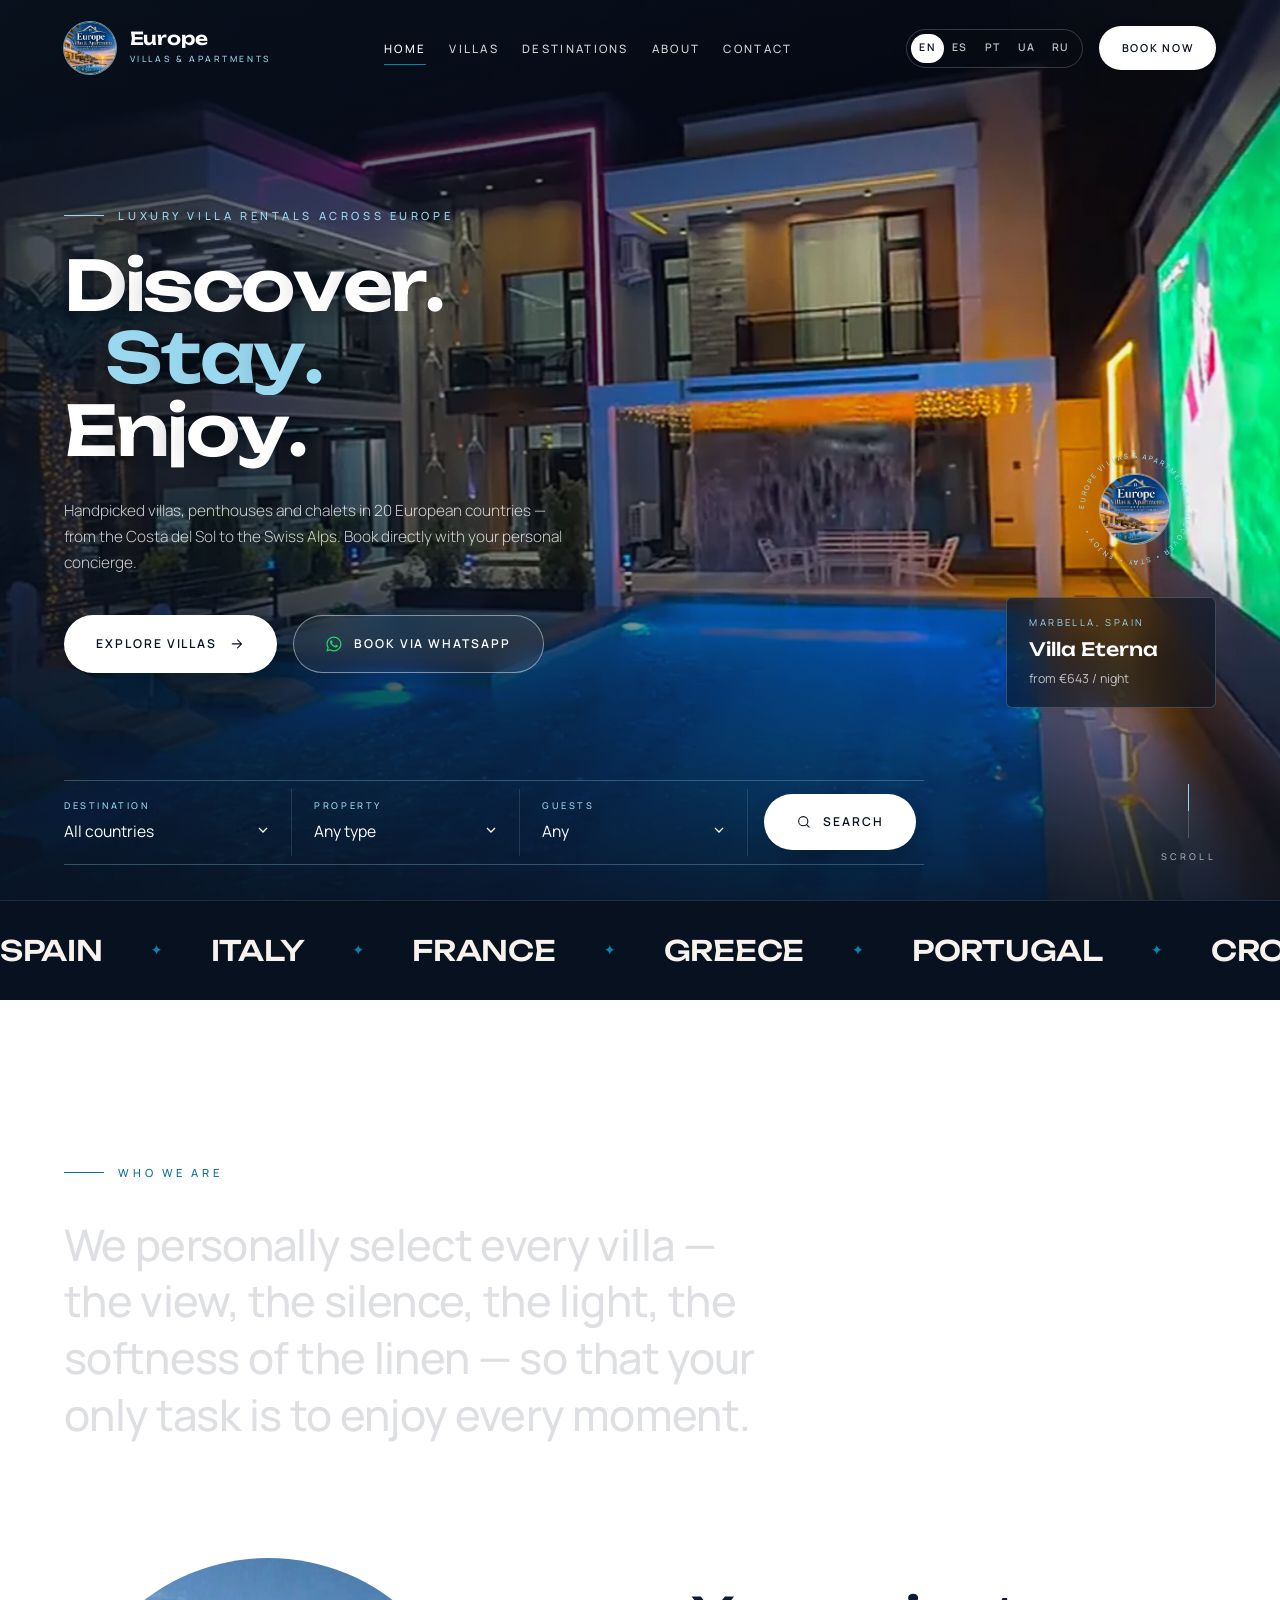
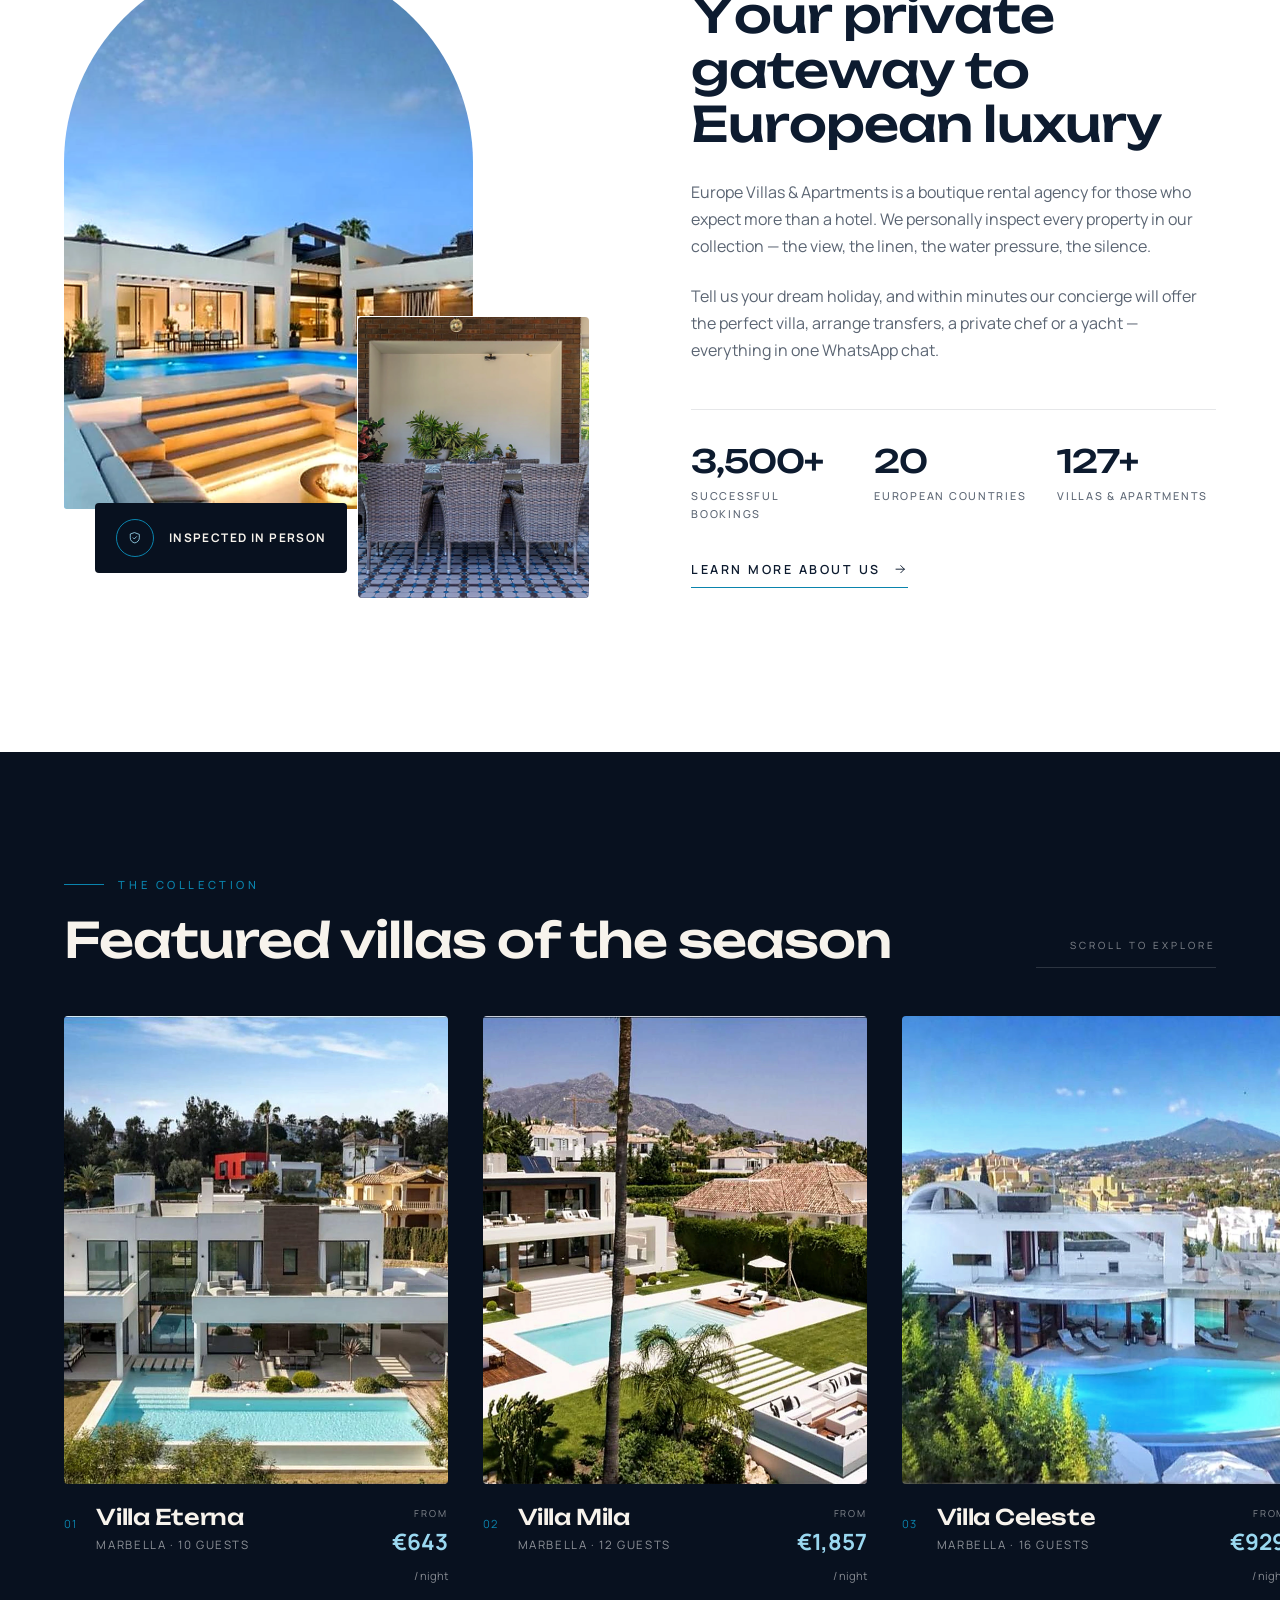
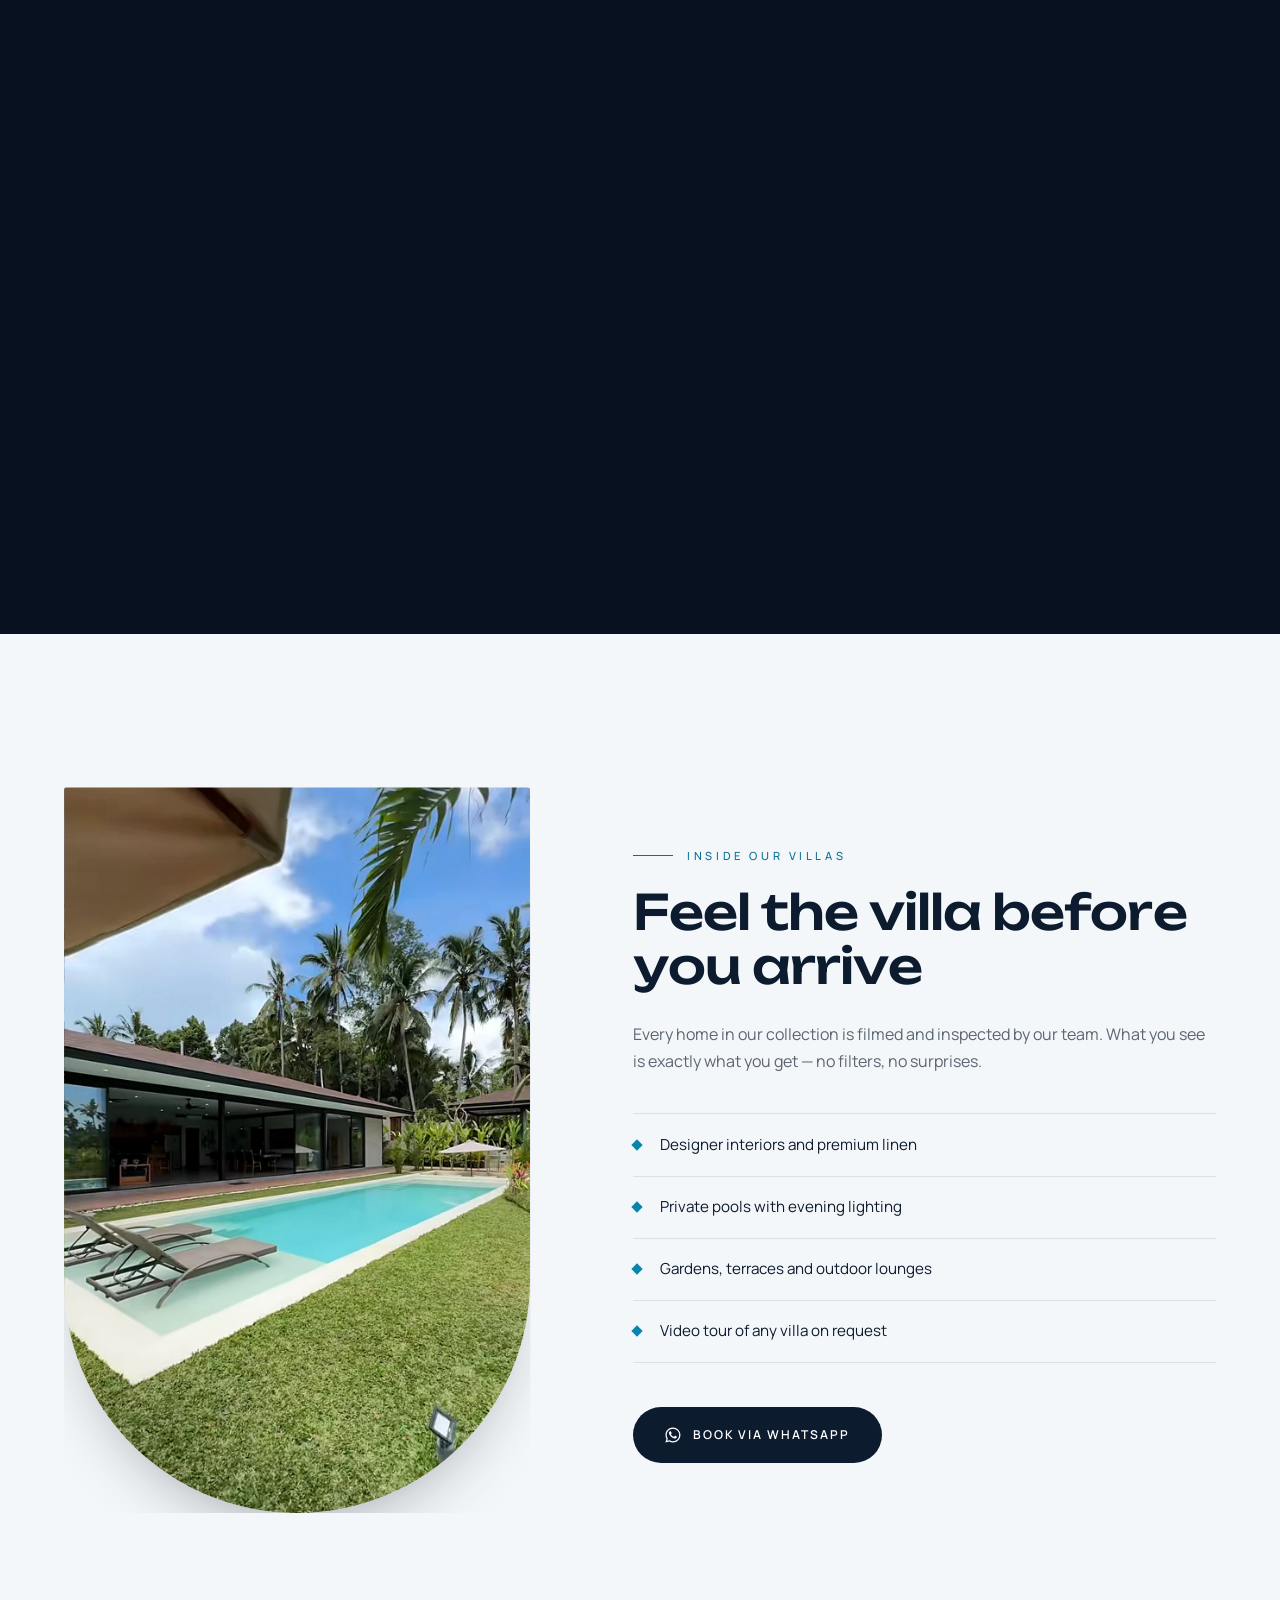
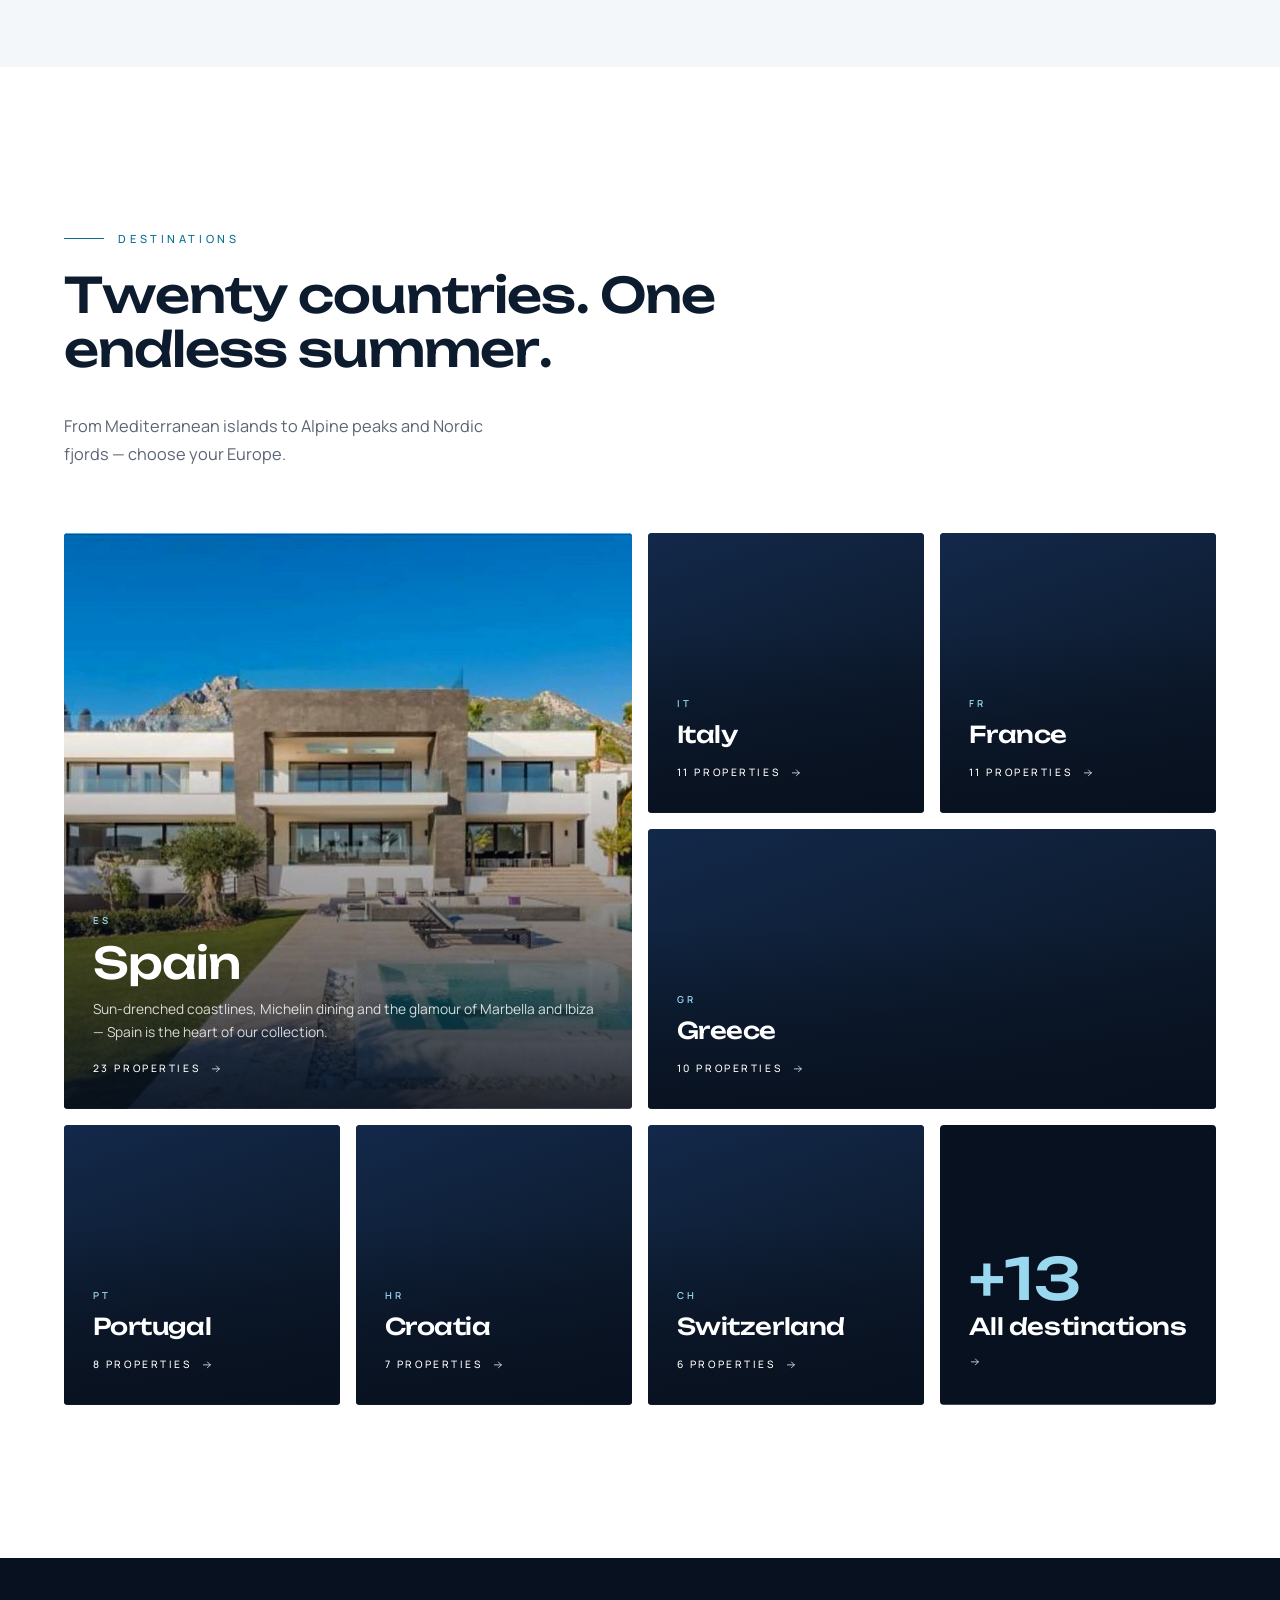
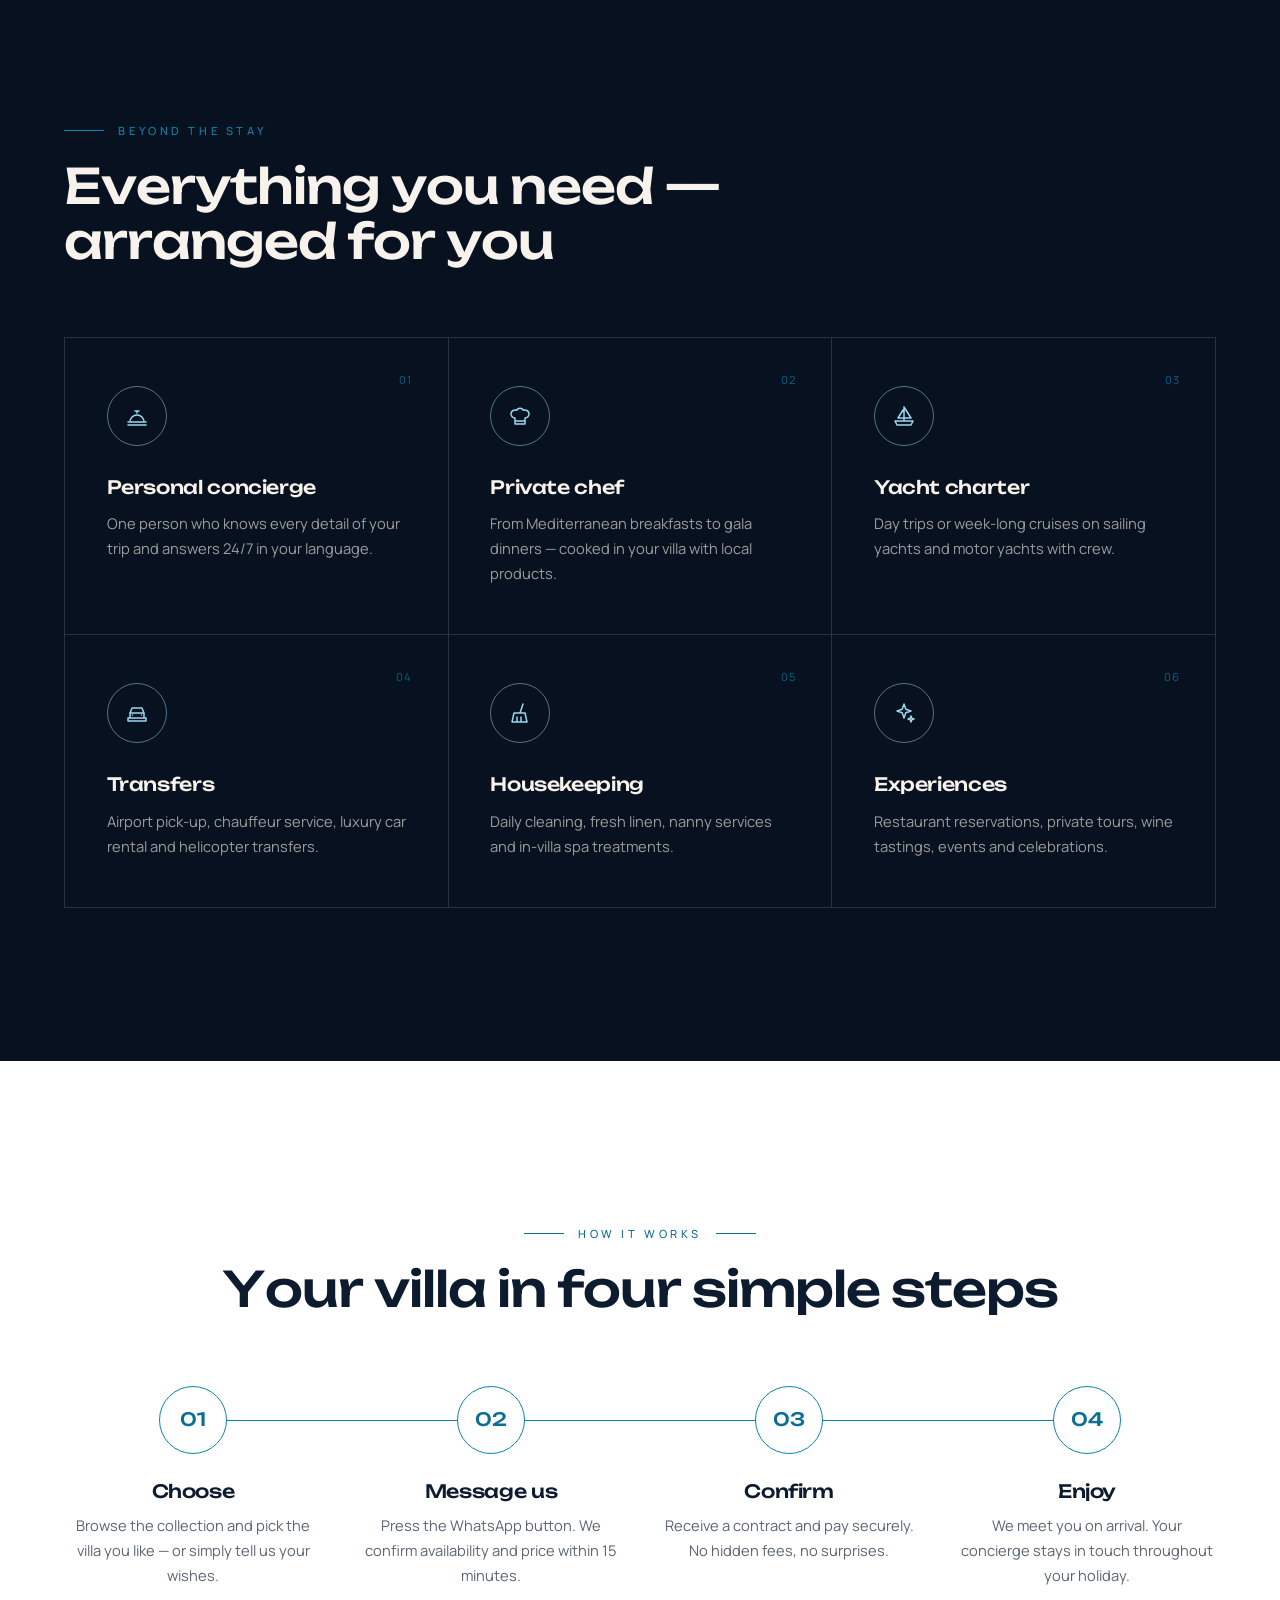
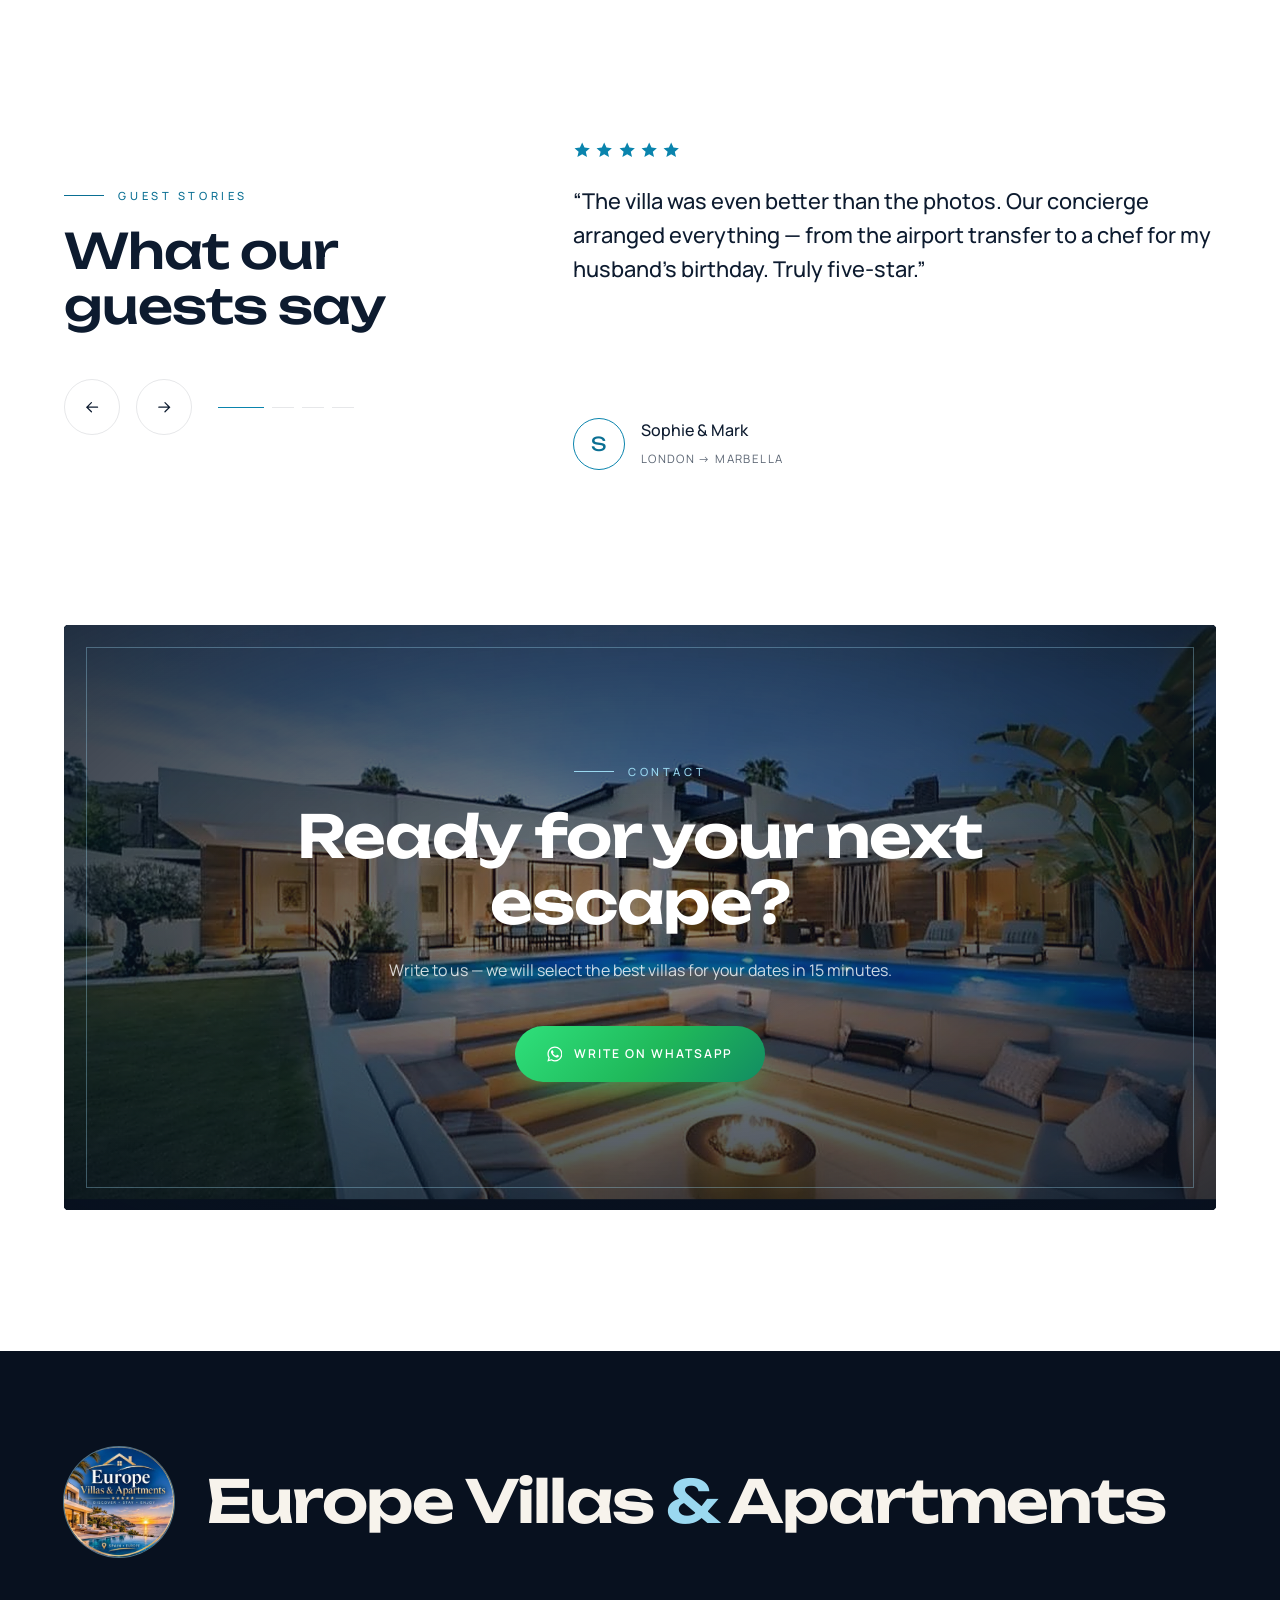
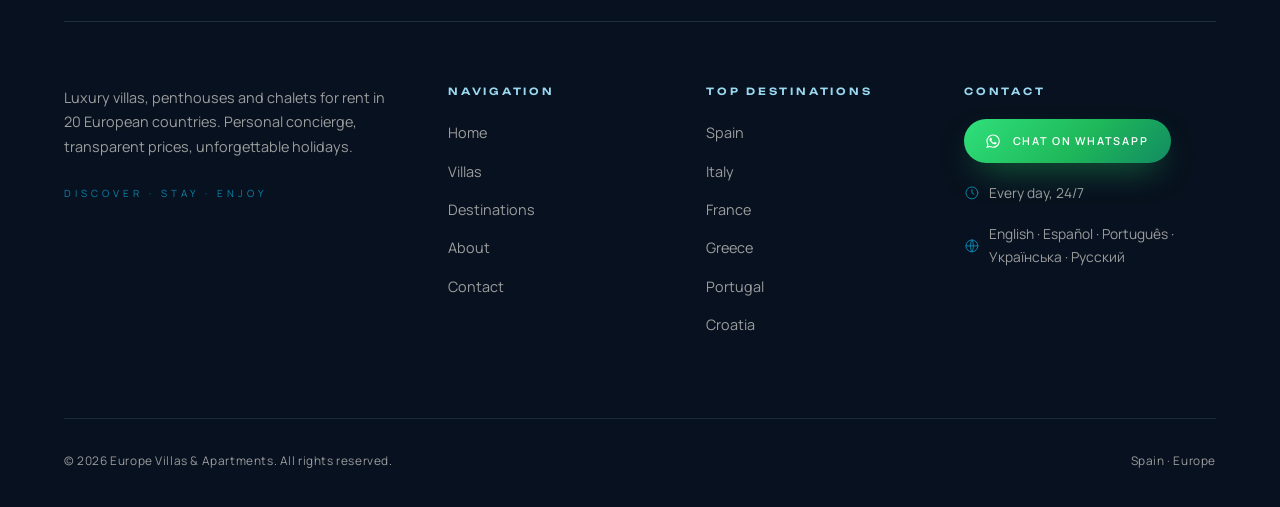
==== commit b4097889: "Add version query to CSS/JS links so browsers load updates immediately Co-Authored-By: Claude Opus 5" ====
--- a/index.html
+++ b/index.html
@@ -12,7 +12,7 @@
   <link rel="preconnect" href="https://fonts.googleapis.com">
   <link rel="preconnect" href="https://fonts.gstatic.com" crossorigin>
   <link href="https://fonts.googleapis.com/css2?family=Manrope:wght@300;400;500;600;700;800&family=Unbounded:wght@400;500;600;700&display=swap" rel="stylesheet">
-  <link rel="stylesheet" href="assets/css/style.css">
+  <link rel="stylesheet" href="assets/css/style.css?v=202611222056">
 </head>
 <body data-page="home" data-title="meta.home">
   <div id="preloader">
@@ -215,10 +215,10 @@
 
   <div id="site-footer"></div>
 
-  <script src="assets/js/i18n.js"></script>
-  <script src="assets/js/data.js"></script>
-  <script src="assets/js/i18n-pt-uk.js"></script>
-  <script src="assets/js/main.js"></script>
-  <script src="assets/js/pages.js"></script>
+  <script src="assets/js/i18n.js?v=202611222056"></script>
+  <script src="assets/js/data.js?v=202611222056"></script>
+  <script src="assets/js/i18n-pt-uk.js?v=202611222056"></script>
+  <script src="assets/js/main.js?v=202611222056"></script>
+  <script src="assets/js/pages.js?v=202611222056"></script>
 </body>
 </html>
--- a/assets/css/style.css
+++ b/assets/css/style.css
@@ -789,7 +789,7 @@
 .btn-block { white-space: normal; text-align: center; }
 @media (max-width: 620px) { .spec-row.s3 { grid-template-columns: repeat(3, 1fr); } .spec-row.s3 .spec:nth-child(2) { border-right: 1px solid var(--line); } }
 /* never let animated elements widen the page on phones */
-html, body { overflow-x: hidden; }
+html, body { overflow-x: clip; } /* clip (not hidden): keeps position:sticky working */
 main, .site-footer { overflow-x: clip; }
 @media (max-width: 900px) {
   .dest-row { gap: 1.4rem; padding: 2.4rem 0; }
@@ -802,3 +802,11 @@
   .chips .chip { padding: .4rem .8rem; font-size: .68rem; }
   .dr-body .btn { padding: .8rem 1.4rem; font-size: .68rem; }
 }
+
+/* horizontal showcase: fit short laptop screens */
+@media (min-width: 901px) and (max-height: 820px) {
+  .hs-sticky { padding: 78px 0 22px; gap: 1.6rem; }
+  .hscroll .section-title { font-size: clamp(1.6rem, 2.8vw, 2.5rem); margin-top: .6rem; }
+  .hs-img, .hs-all { height: calc(100vh - 330px); min-height: 240px; }
+  .hs-info { padding-top: 1rem; }
+}
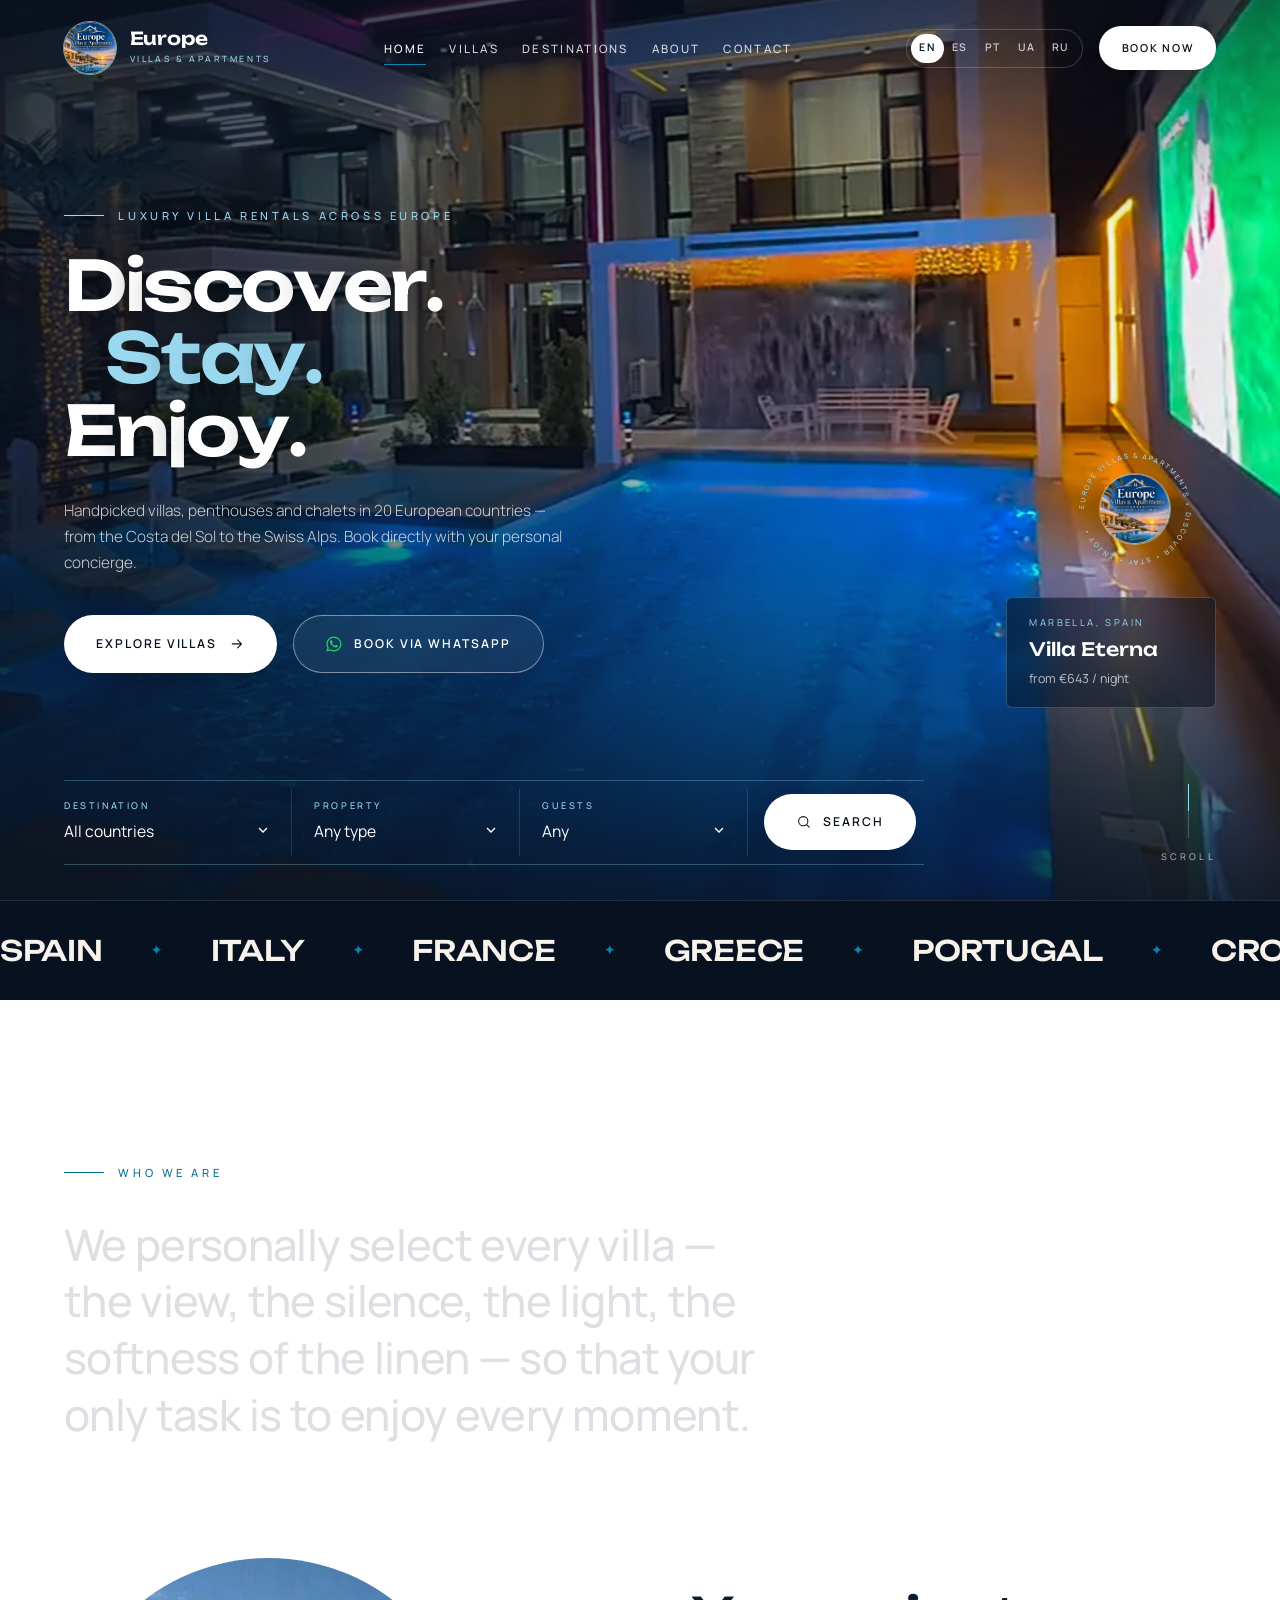
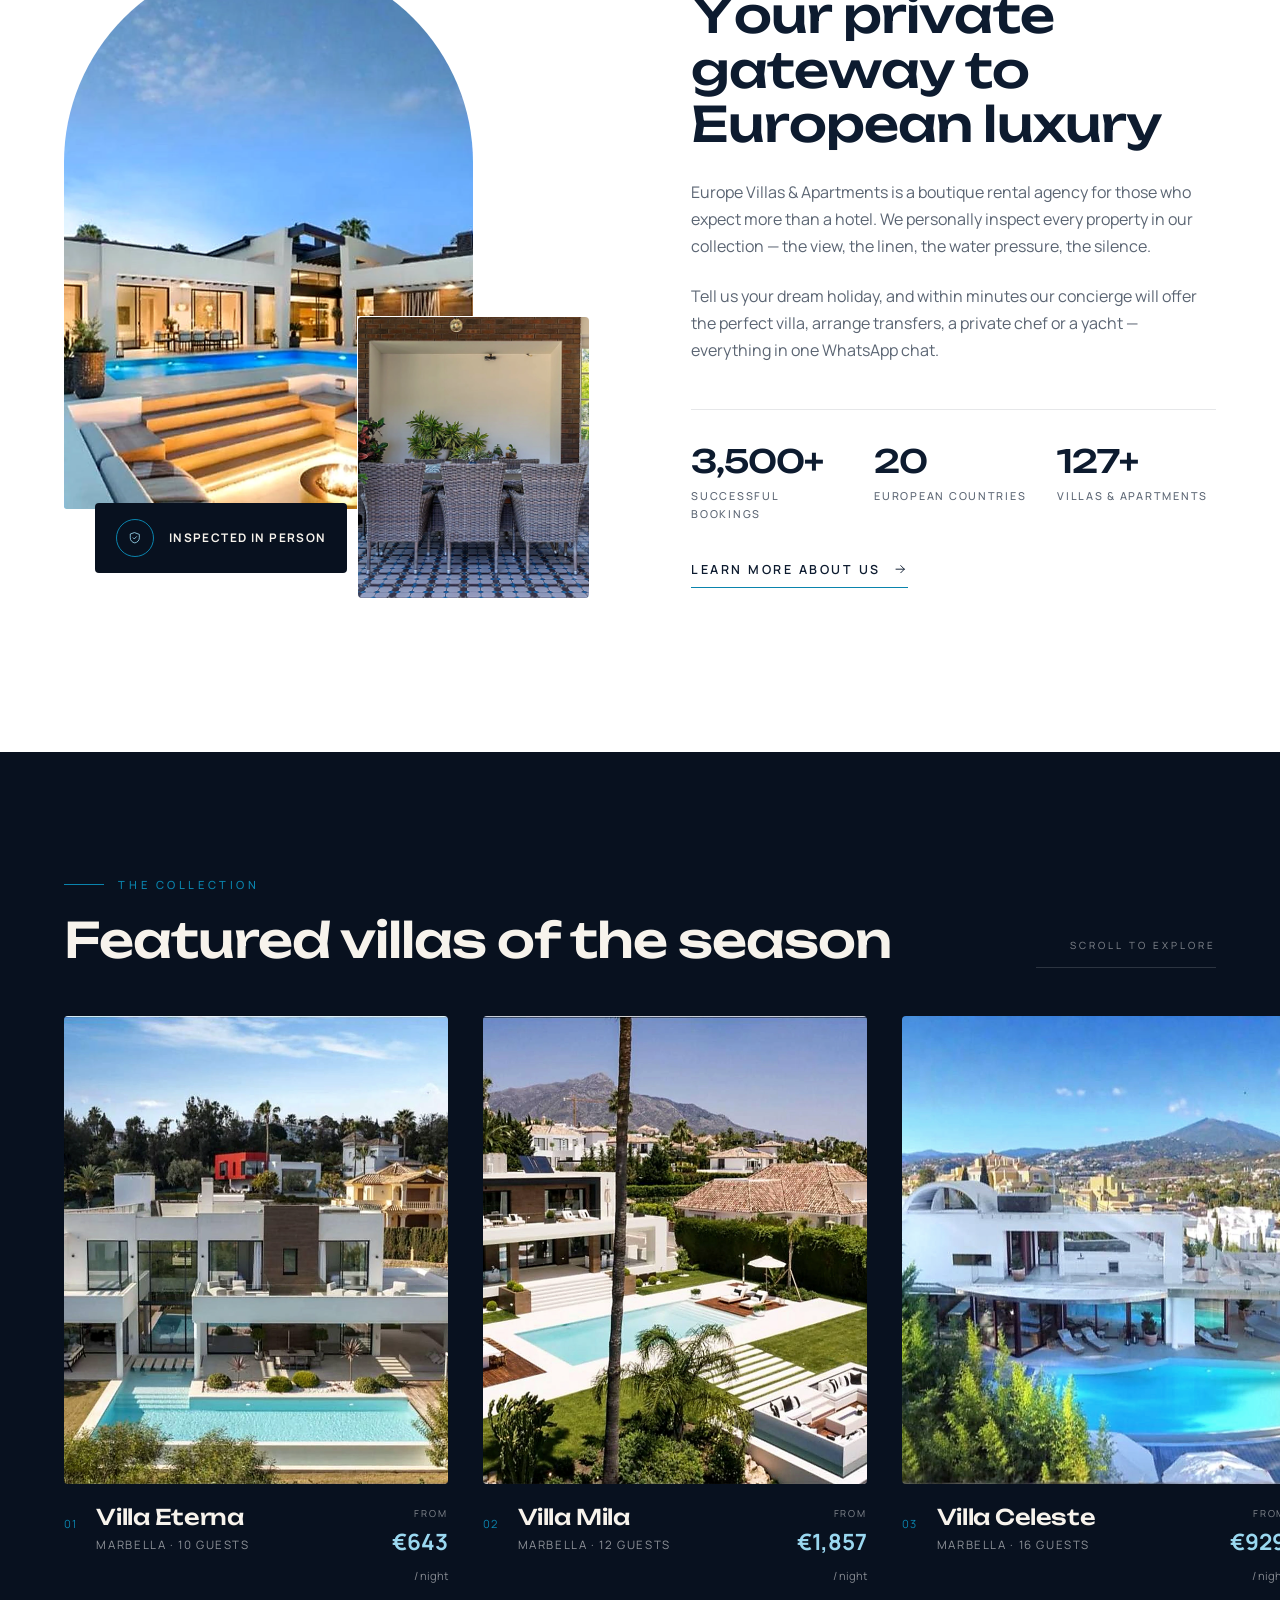
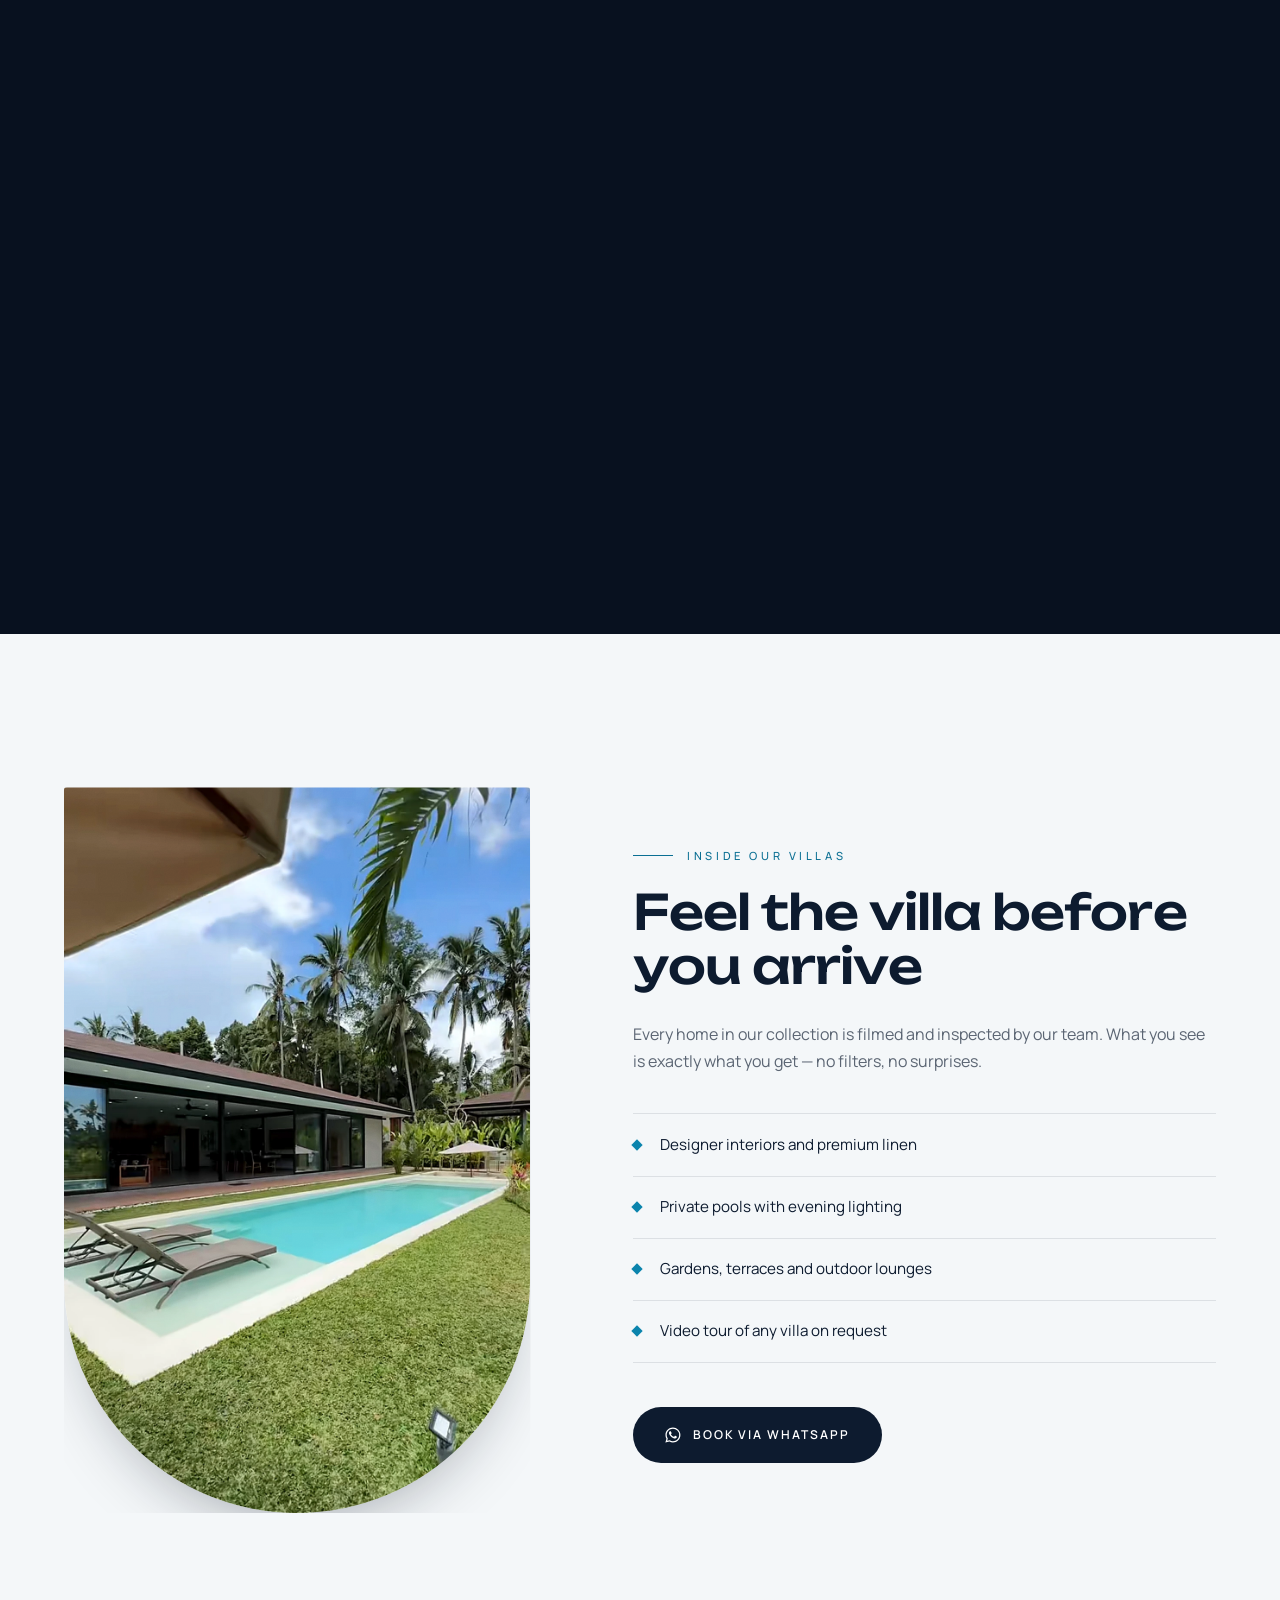
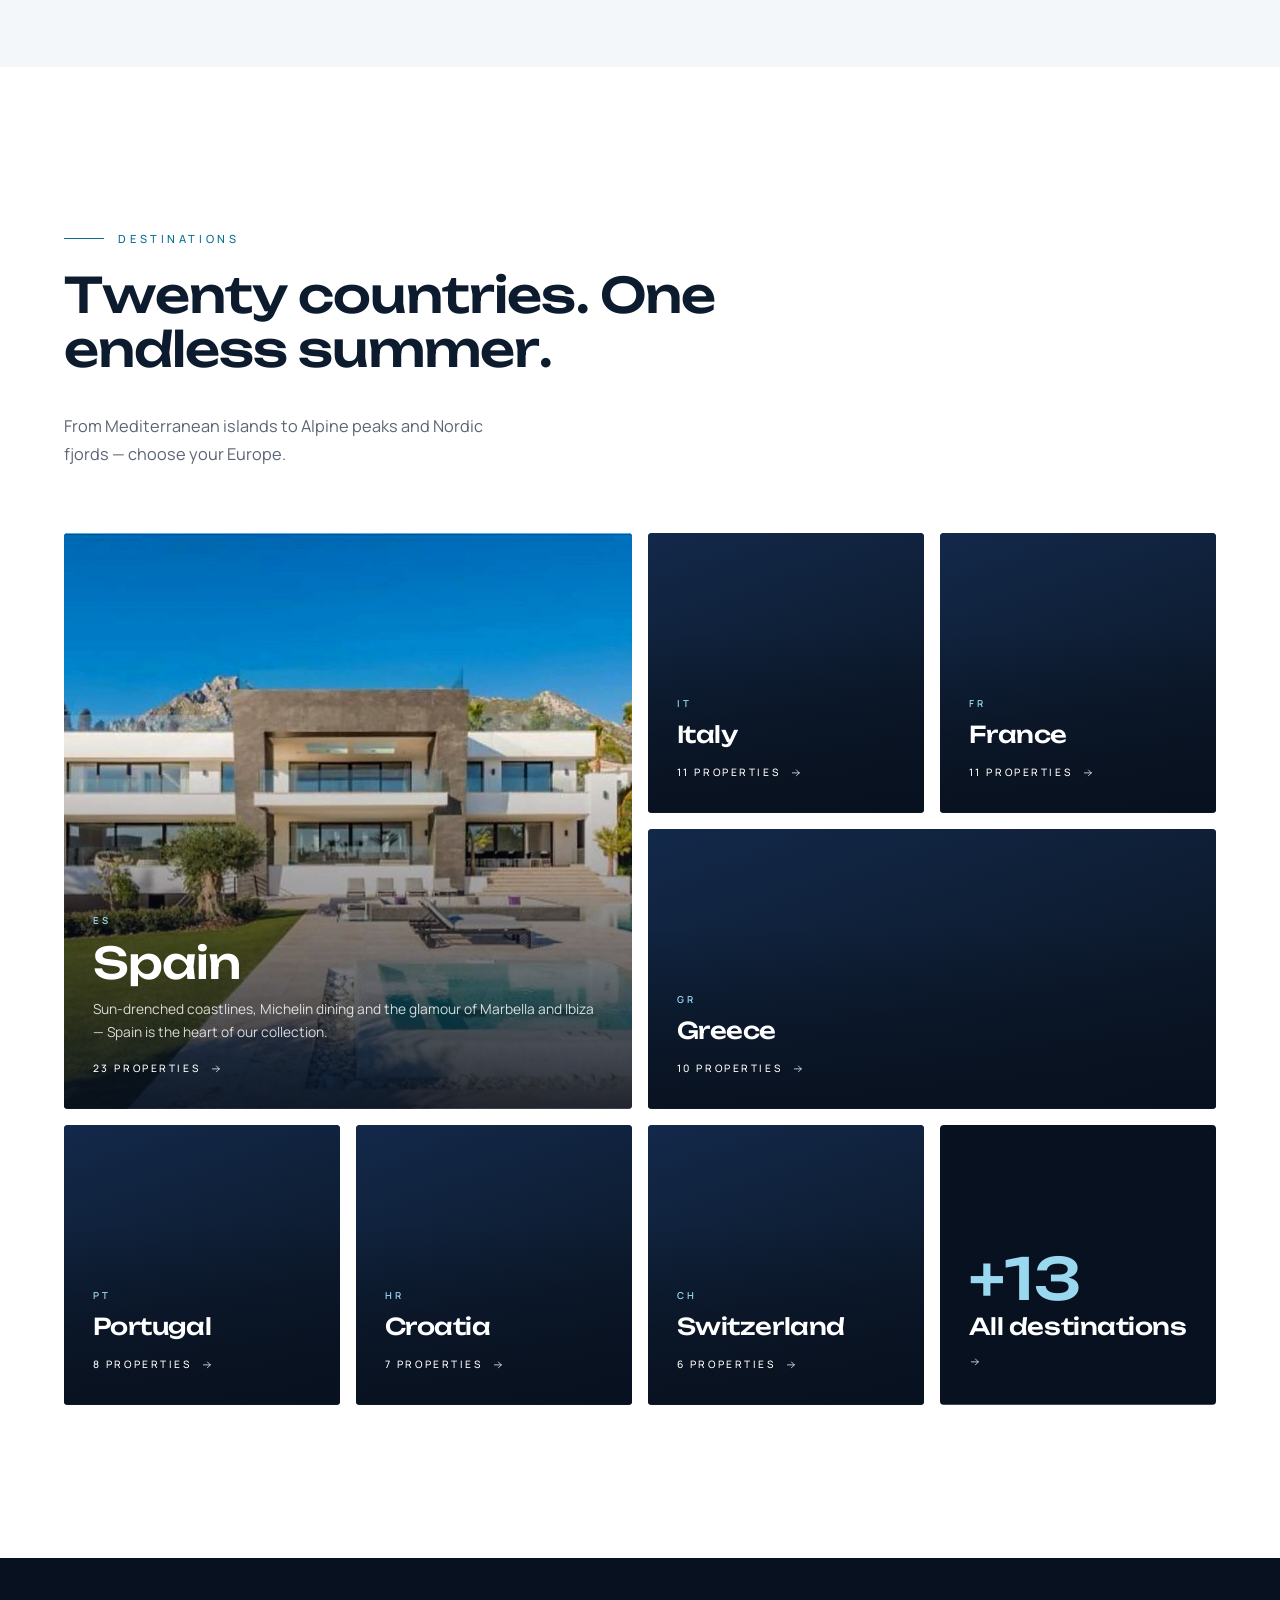
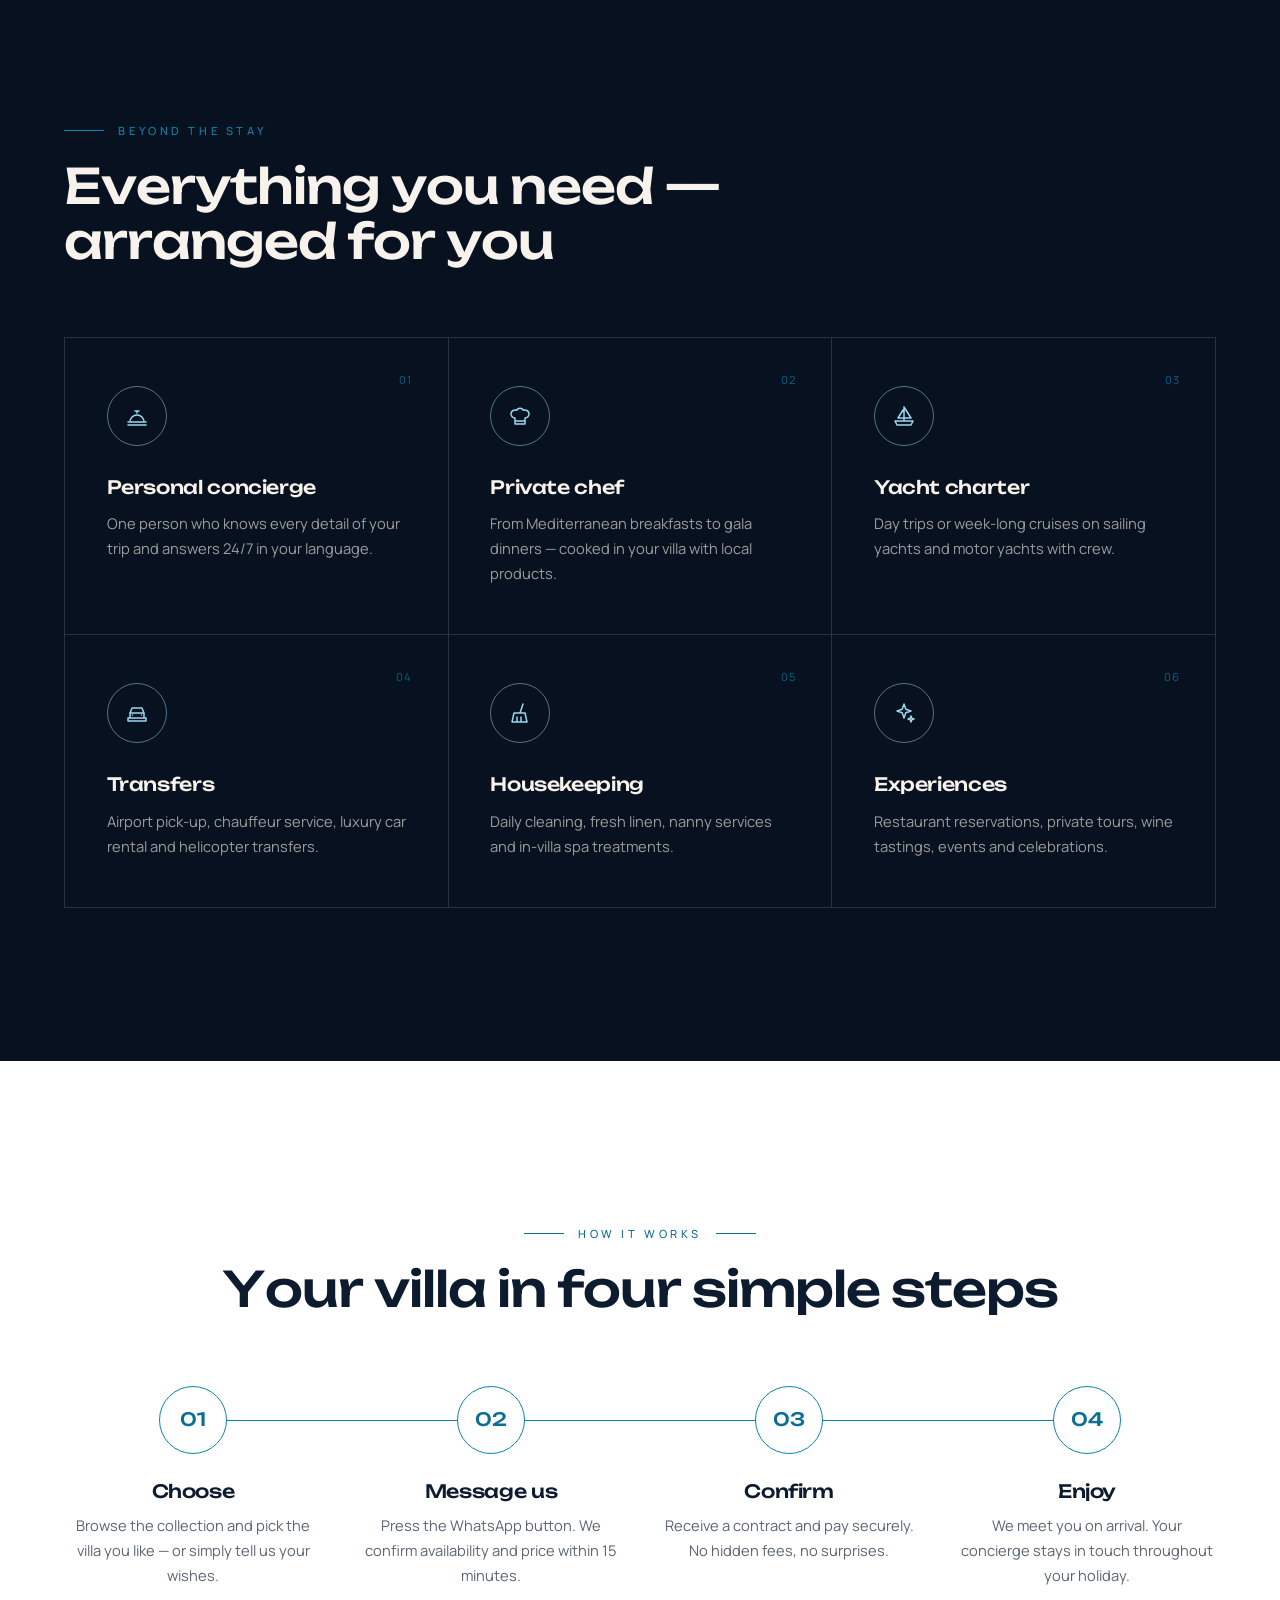
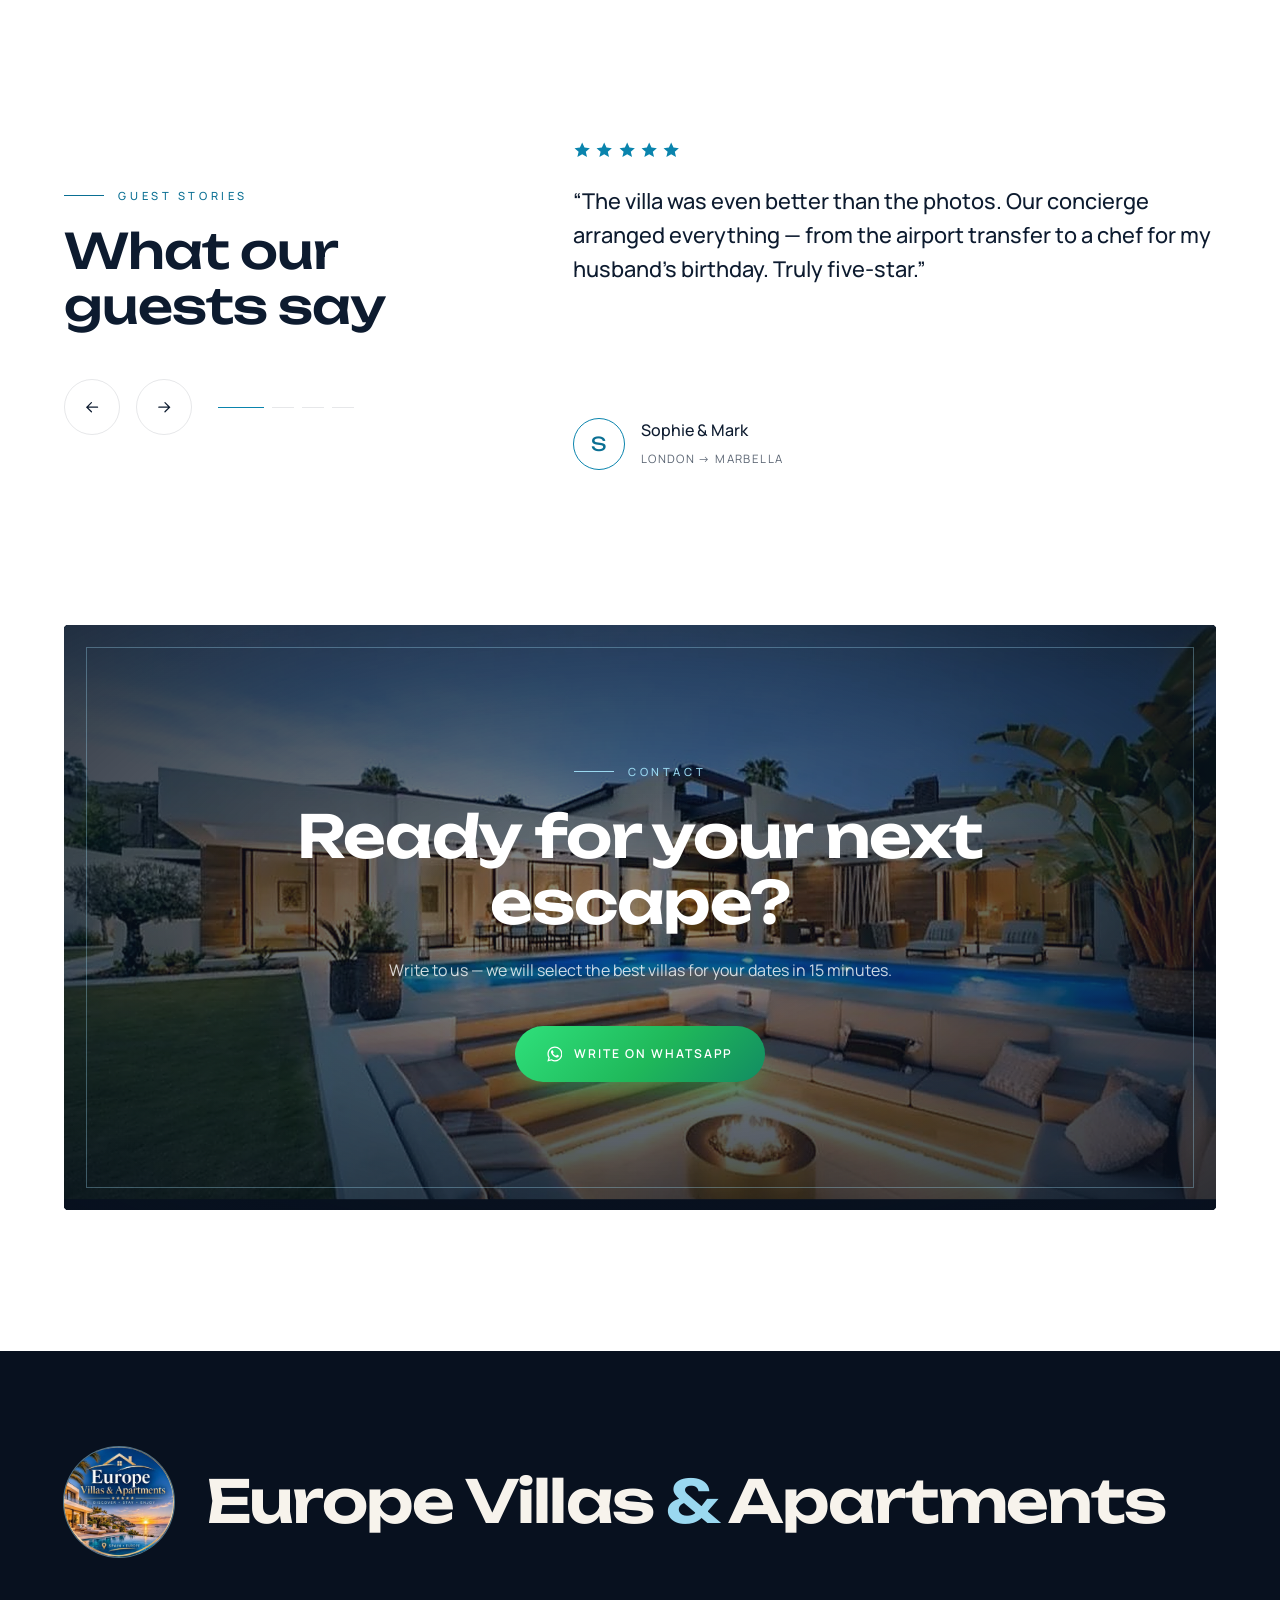
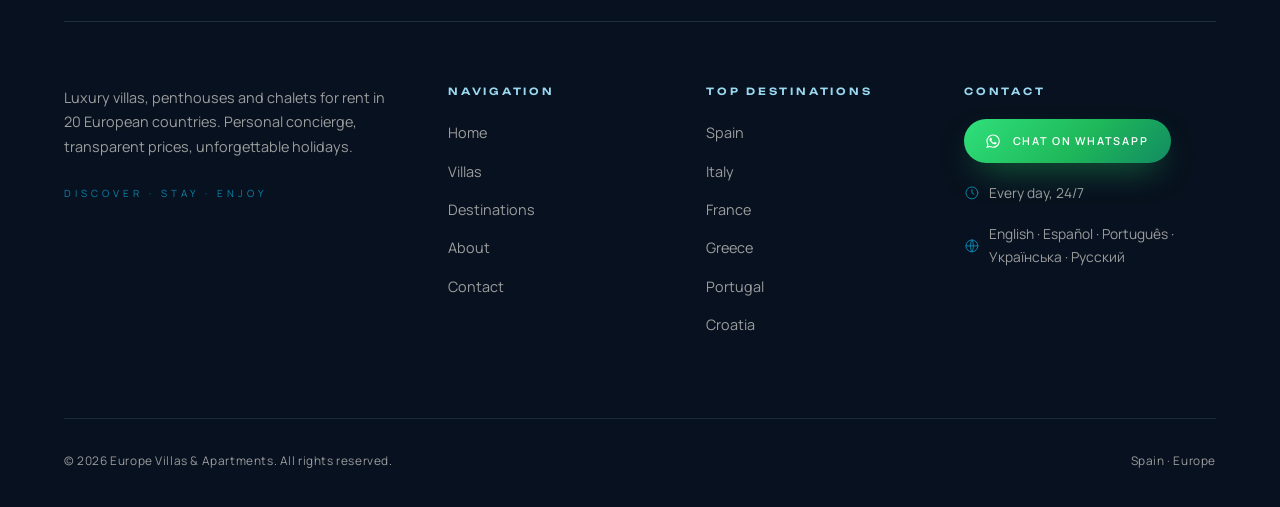
==== commit ba21c660: "Link home as site root instead of /index.html Co-Authored-By: Claude Opus 5.5 <noreply@anthropic.com" ====
--- a/index.html
+++ b/index.html
@@ -12,7 +12,7 @@
   <link rel="preconnect" href="https://fonts.googleapis.com">
   <link rel="preconnect" href="https://fonts.gstatic.com" crossorigin>
   <link href="https://fonts.googleapis.com/css2?family=Manrope:wght@300;400;500;600;700;800&family=Unbounded:wght@400;500;600;700&display=swap" rel="stylesheet">
-  <link rel="stylesheet" href="assets/css/style.css?v=202611222056">
+  <link rel="stylesheet" href="assets/css/style.css?v=202611222101">
 </head>
 <body data-page="home" data-title="meta.home">
   <div id="preloader">
@@ -215,10 +215,10 @@
 
   <div id="site-footer"></div>
 
-  <script src="assets/js/i18n.js?v=202611222056"></script>
-  <script src="assets/js/data.js?v=202611222056"></script>
-  <script src="assets/js/i18n-pt-uk.js?v=202611222056"></script>
-  <script src="assets/js/main.js?v=202611222056"></script>
-  <script src="assets/js/pages.js?v=202611222056"></script>
+  <script src="assets/js/i18n.js?v=202611222101"></script>
+  <script src="assets/js/data.js?v=202611222101"></script>
+  <script src="assets/js/i18n-pt-uk.js?v=202611222101"></script>
+  <script src="assets/js/main.js?v=202611222101"></script>
+  <script src="assets/js/pages.js?v=202611222101"></script>
 </body>
 </html>
